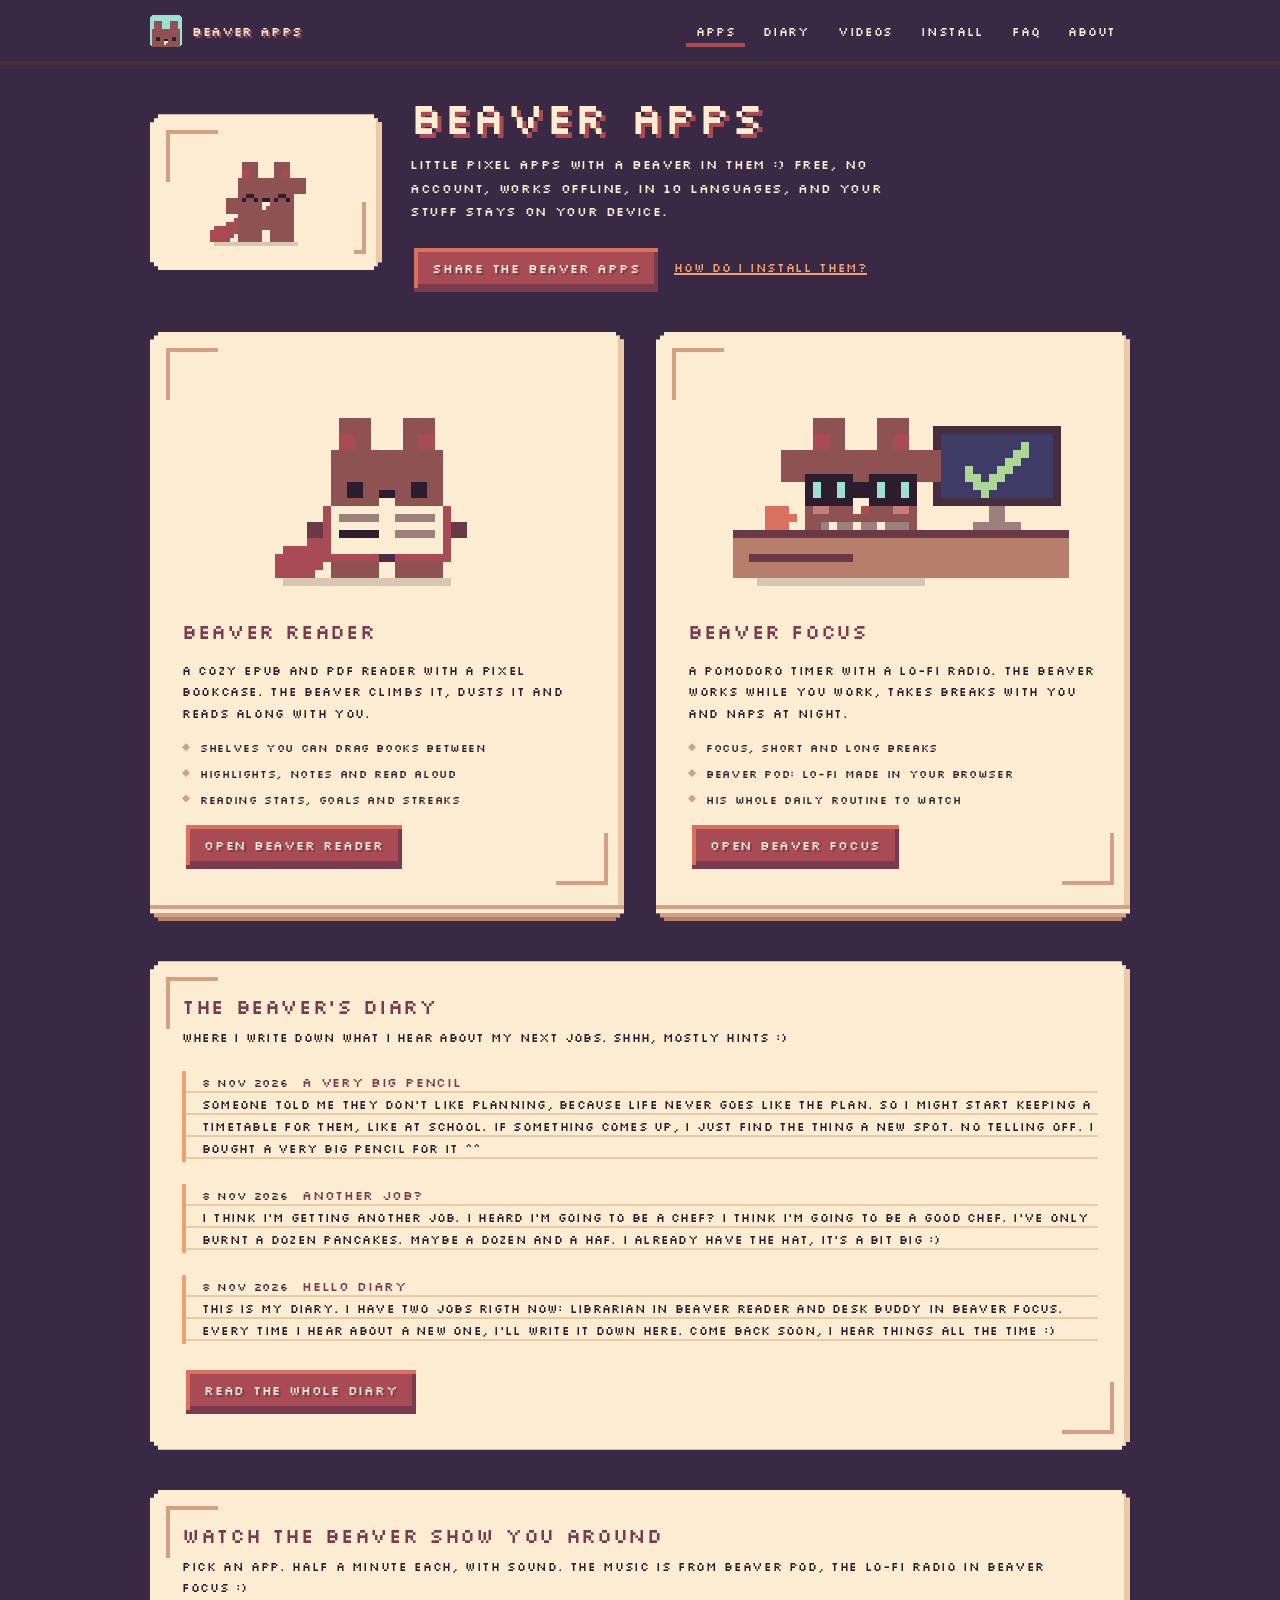
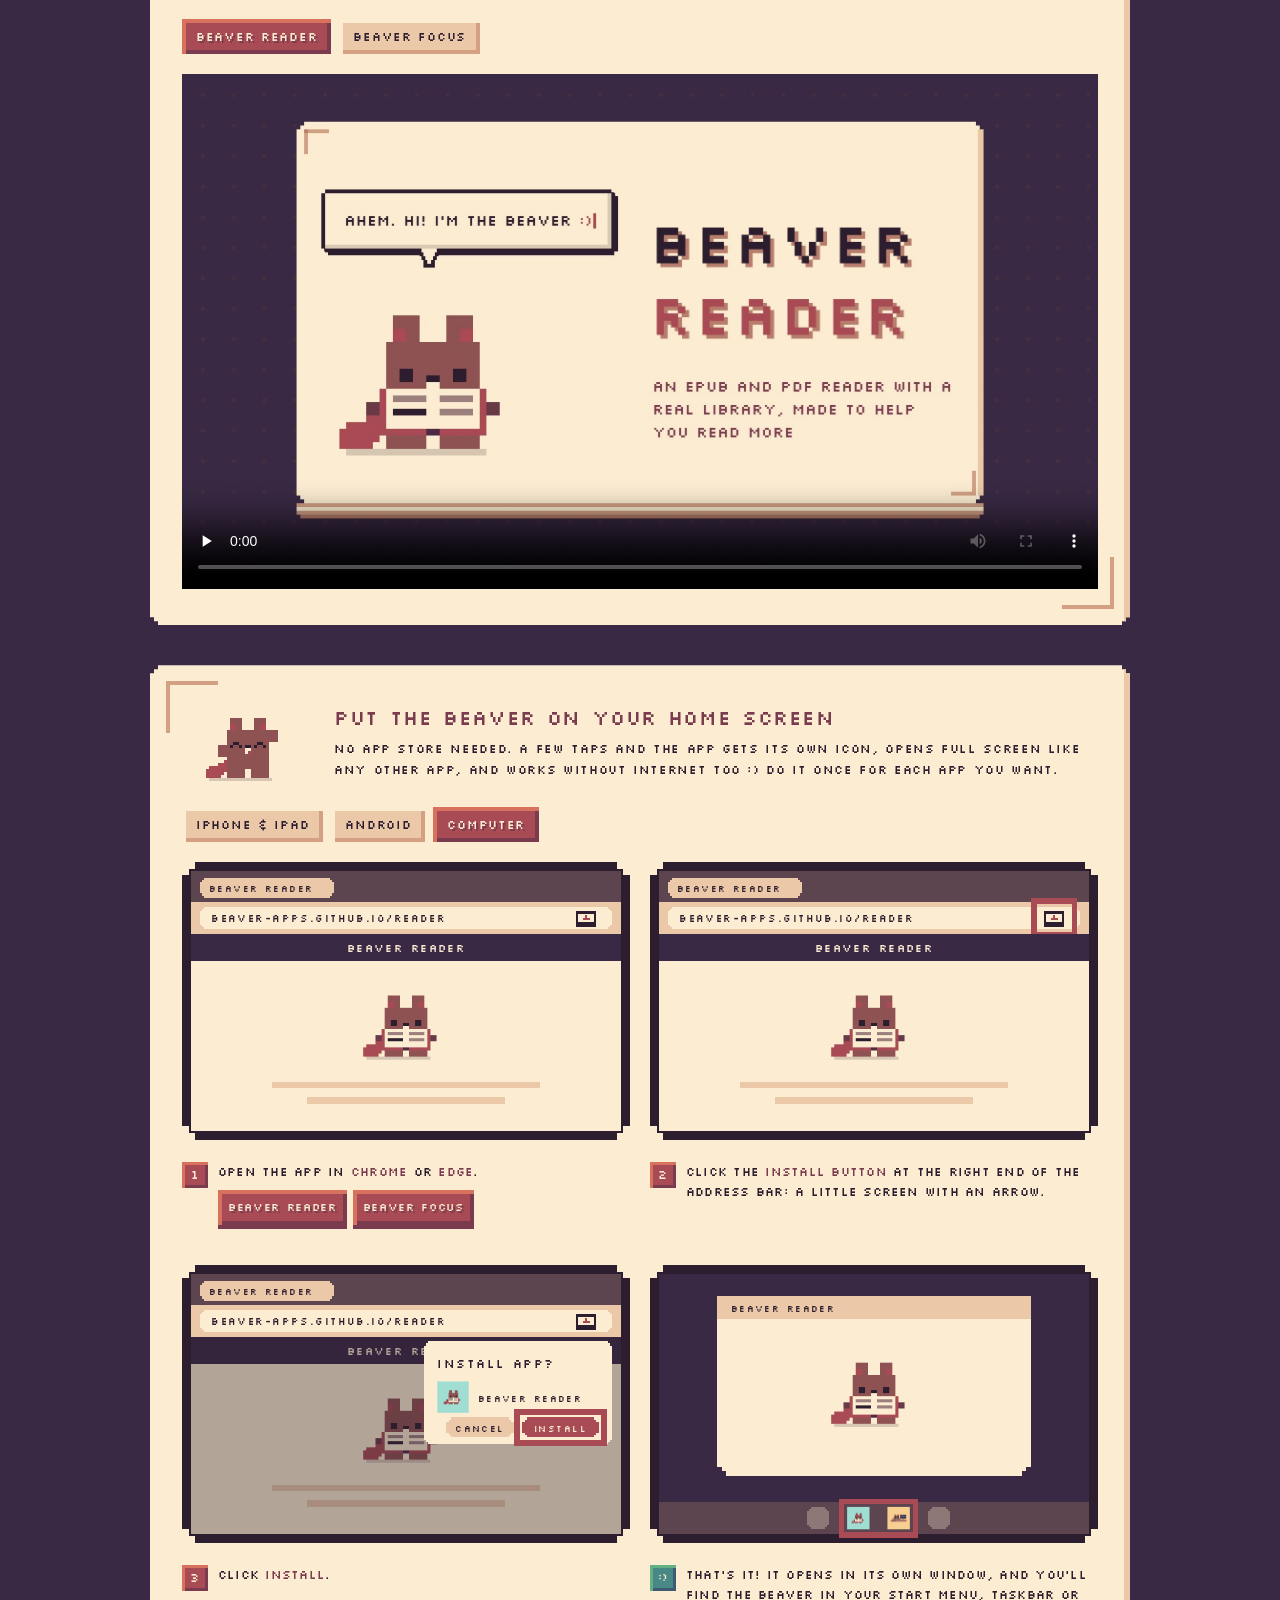
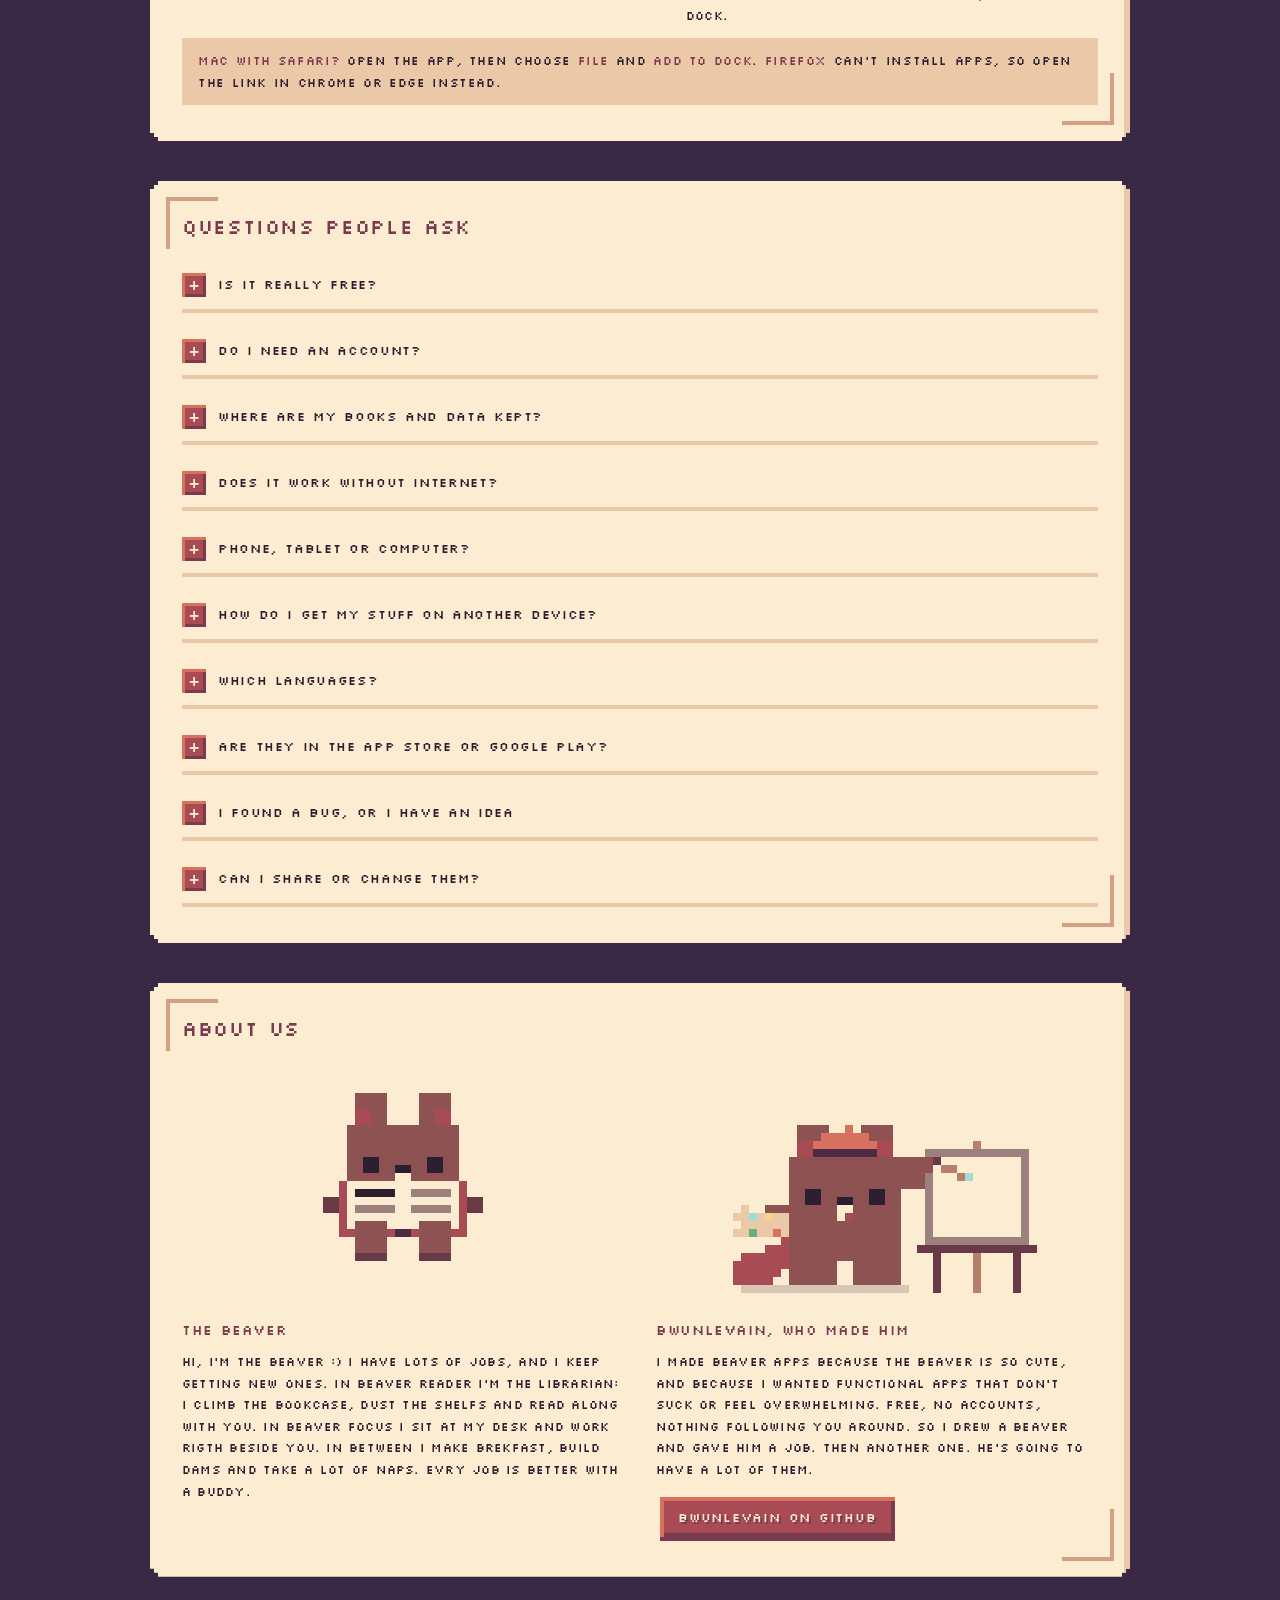
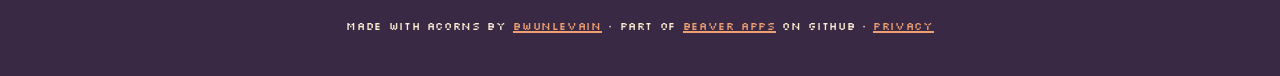
==== index.html @ 4070af56 "The beaver's diary: a Diary section on the front page and diary.html, with his first three entries T" ====
<!doctype html>
<html lang="en">
<head>
  <meta charset="utf-8">
  <meta name="viewport" content="width=device-width, initial-scale=1, viewport-fit=cover">
  <title>Beaver Apps</title>
  <meta name="description" content="Little pixel apps with a beaver in them: Beaver Reader (EPUB and PDF) and Beaver Focus (pomodoro timer and lo-fi radio). Free, no account, works offline.">
  <meta name="theme-color" content="#392945">
  <!-- the preview card when the link is shared -->
  <meta property="og:type" content="website">
  <meta property="og:url" content="https://beaver-apps.github.io/">
  <meta property="og:title" content="Beaver Apps">
  <meta property="og:description" content="Little pixel apps with a beaver in them. A cozy book reader and a focus timer. Free, no account, works offline.">
  <meta property="og:image" content="https://beaver-apps.github.io/assets/og.png">
  <meta property="og:image:width" content="1200">
  <meta property="og:image:height" content="630">
  <meta name="twitter:card" content="summary_large_image">
  <link rel="icon" href="assets/favicon.svg" type="image/svg+xml">
  <!-- installable as its own little launcher; its scope is only this page, so Beaver Reader (/reader/) and
       Beaver Focus (/focus/) stay apps of their own (a site-wide scope would swallow them: "already installed") -->
  <link rel="manifest" href="manifest.webmanifest">
  <link rel="apple-touch-icon" href="assets/apple-touch-icon.png">
  <link rel="preload" href="assets/silkscreen-latin.woff2" as="font" type="font/woff2" crossorigin>
  <link rel="stylesheet" href="assets/site.css">
</head>
<body>
  <nav class="topnav" aria-label="Sections">
    <div class="topnav-in">
      <a class="brand" href="#top"><img src="assets/favicon.svg" width="32" height="32" alt=""><span>Beaver Apps</span></a>
      <div class="navlinks">
        <a href="#apps">Apps</a><a href="#diary">Diary</a><a href="#watch">Videos</a><a href="#install">Install</a><a href="#faq">FAQ</a><a href="#about">About</a>
      </div>
    </div>
  </nav>
  <main>
    <header class="hero" id="top">
      <div class="hero-pic paper"><img src="assets/beaver-wave.gif" width="176" height="120" alt="The pixel beaver waving hello"></div>
      <div>
        <h1>Beaver Apps</h1>
        <p class="tag">Little pixel apps with a beaver in them :) Free, no account, works offline, in 10 languages, and your stuff stays on your device.</p>
        <div class="share-row">
          <button class="btn" id="share" type="button">Share the beaver apps</button>
          <a class="howto" href="#install">How do I install them?</a>
          <span class="note" id="share-note" role="status" aria-live="polite"></span>
        </div>
      </div>
    </header>

    <section class="apps" id="apps" aria-label="The apps">
      <article class="card paper">
        <div class="pic"><img src="assets/beaver-read.gif" width="352" height="240" alt="The beaver reading an open book"></div>
        <h2>Beaver Reader</h2>
        <p>A cozy EPUB and PDF reader with a pixel bookcase. The beaver climbs it, dusts it and reads along with you.</p>
        <ul>
          <li>Shelves you can drag books between</li>
          <li>Highlights, notes and read aloud</li>
          <li>Reading stats, goals and streaks</li>
        </ul>
        <a class="btn" href="https://beaver-apps.github.io/reader/">Open Beaver Reader</a>
      </article>
      <article class="card paper">
        <div class="pic"><img src="assets/beaver-code.gif" width="352" height="240" alt="The beaver typing away at a little computer"></div>
        <h2>Beaver Focus</h2>
        <p>A pomodoro timer with a lo-fi radio. The beaver works while you work, takes breaks with you and naps at night.</p>
        <ul>
          <li>Focus, short and long breaks</li>
          <li>Beaver Pod: lo-fi made in your browser</li>
          <li>His whole daily routine to watch</li>
        </ul>
        <a class="btn" href="https://beaver-apps.github.io/focus/">Open Beaver Focus</a>
      </article>
    </section>

    <section class="diary paper" id="diary" aria-labelledby="diary-title">
      <div class="diary-head">
        <h2 id="diary-title">The beaver's diary</h2>
        <p class="diary-sub">Where I write down what I hear about my next jobs. Shhh, mostly hints :)</p>
      </div>
      <!-- the newest entries, copied in from diary.html (the one place they're written) -->
      <div class="entries" id="diary-latest"></div>
      <a class="btn" href="diary.html">Read the whole diary</a>
    </section>

    <section class="watch paper" id="watch" aria-labelledby="watch-title">
      <div class="watch-head">
        <h2 id="watch-title">Watch the beaver show you around</h2>
        <p>Pick an app. Half a minute each, with sound. The music is from Beaver Pod, the lo-fi radio in Beaver Focus :)</p>
      </div>
      <div class="tabs" role="tablist" aria-label="Which app">
        <button class="tab" role="tab" id="tab-film-reader" aria-controls="film-reader" aria-selected="true" type="button">Beaver Reader</button>
        <button class="tab" role="tab" id="tab-film-focus" aria-controls="film-focus" aria-selected="false" type="button" tabindex="-1">Beaver Focus</button>
      </div>
      <div>
        <figure class="film" id="film-reader" role="tabpanel" aria-labelledby="tab-film-reader">
          <video controls preload="none" playsinline width="1920" height="1080" poster="assets/promo/beaver-reader-16x9.jpg"
            data-tall-poster="assets/promo/beaver-reader-9x16.jpg" aria-label="Beaver Reader promo video">
            <source src="assets/promo/beaver-reader-9x16.mp4" type="video/mp4" media="(max-width:620px)">
            <source src="assets/promo/beaver-reader-16x9.mp4" type="video/mp4">
          </video>
        </figure>
        <figure class="film" id="film-focus" role="tabpanel" aria-labelledby="tab-film-focus" hidden>
          <video controls preload="none" playsinline width="1920" height="1080" poster="assets/promo/beaver-focus-16x9.jpg"
            data-tall-poster="assets/promo/beaver-focus-9x16.jpg" aria-label="Beaver Focus promo video">
            <source src="assets/promo/beaver-focus-9x16.mp4" type="video/mp4" media="(max-width:620px)">
            <source src="assets/promo/beaver-focus-16x9.mp4" type="video/mp4">
          </video>
        </figure>
      </div>
    </section>

    <section class="install paper" id="install" aria-labelledby="install-title">
      <div class="install-head">
        <img src="assets/beaver-wave.gif" width="176" height="120" alt="">
        <div>
          <h2 id="install-title">Put the beaver on your home screen</h2>
          <p>No app store needed. A few taps and the app gets its own icon, opens full screen like any other app, and works without internet too :) Do it once for each app you want.</p>
        </div>
      </div>
      <div class="tabs" role="tablist" aria-label="Your device">
        <button class="tab" role="tab" id="tab-ios" aria-controls="how-ios" aria-selected="true" type="button">iPhone &amp; iPad</button>
        <button class="tab" role="tab" id="tab-android" aria-controls="how-android" aria-selected="false" type="button" tabindex="-1">Android</button>
        <button class="tab" role="tab" id="tab-computer" aria-controls="how-computer" aria-selected="false" type="button" tabindex="-1">Computer</button>
      </div>

      <div class="how" id="how-ios" role="tabpanel" aria-labelledby="tab-ios">
        <ol class="steps">
          <li><div class="shot" data-shot="ios-open"></div><p class="say"><span>Open the app in <b>Safari</b>.<span class="open"><a class="btn" href="https://beaver-apps.github.io/reader/">Beaver Reader</a><a class="btn" href="https://beaver-apps.github.io/focus/">Beaver Focus</a></span></span></p></li>
          <li><div class="shot" data-shot="ios-more"></div><p class="say"><span>Tap <b>&middot;&middot;&middot;</b> at the bottom right.<small>Don't see it? Tap the <b>Share</b> button (a square with an arrow) and skip to step 4. On an iPad it's at the top.</small></span></p></li>
          <li><div class="shot" data-shot="ios-share"></div><p class="say"><span>Tap <b>Share</b>.</span></p></li>
          <li><div class="shot" data-shot="ios-add"></div><p class="say"><span>Scroll down a bit and tap <b>Add to Home Screen</b>.</span></p></li>
          <li><div class="shot" data-shot="ios-confirm"></div><p class="say"><span>Leave <b>Open as Web App</b> on, then tap <b>Add</b>.</span></p></li>
          <li class="done"><div class="shot" data-shot="phone-home"></div><p class="say"><span>That's it! The beaver is on your home screen. Tap him to open the app.</span></p></li>
        </ol>
      </div>

      <div class="how" id="how-android" role="tabpanel" aria-labelledby="tab-android" hidden>
        <ol class="steps">
          <li><div class="shot" data-shot="android-open"></div><p class="say"><span>Open the app in <b>Chrome</b>.<span class="open"><a class="btn" href="https://beaver-apps.github.io/reader/">Beaver Reader</a><a class="btn" href="https://beaver-apps.github.io/focus/">Beaver Focus</a></span></span></p></li>
          <li><div class="shot" data-shot="android-menu"></div><p class="say"><span>Tap <b>&#8942;</b> at the top right.</span></p></li>
          <li><div class="shot" data-shot="android-add"></div><p class="say"><span>Tap <b>Add to home screen</b>.<small>On some phones it says <b>Install app</b>.</small></span></p></li>
          <li><div class="shot" data-shot="android-install"></div><p class="say"><span>Tap <b>Install</b>.</span></p></li>
          <li class="done"><div class="shot" data-shot="android-home"></div><p class="say"><span>That's it! The beaver is on your home screen. Tap him to open the app.</span></p></li>
        </ol>
        <p class="tip"><b>Samsung Internet?</b> Tap the &#9776; menu at the bottom, then <b>Add page to</b>, then <b>Home screen</b>.</p>
      </div>

      <div class="how" id="how-computer" role="tabpanel" aria-labelledby="tab-computer" hidden>
        <ol class="steps">
          <li><div class="shot" data-shot="pc-open"></div><p class="say"><span>Open the app in <b>Chrome</b> or <b>Edge</b>.<span class="open"><a class="btn" href="https://beaver-apps.github.io/reader/">Beaver Reader</a><a class="btn" href="https://beaver-apps.github.io/focus/">Beaver Focus</a></span></span></p></li>
          <li><div class="shot" data-shot="pc-icon"></div><p class="say"><span>Click the <b>install button</b> at the right end of the address bar: a little screen with an arrow.</span></p></li>
          <li><div class="shot" data-shot="pc-install"></div><p class="say"><span>Click <b>Install</b>.</span></p></li>
          <li class="done"><div class="shot" data-shot="pc-done"></div><p class="say"><span>That's it! It opens in its own window, and you'll find the beaver in your Start menu, taskbar or Dock.</span></p></li>
        </ol>
        <p class="tip"><b>Mac with Safari?</b> Open the app, then choose <b>File</b> and <b>Add to Dock</b>. <b>Firefox</b> can't install apps, so open the link in Chrome or Edge instead.</p>
      </div>
    </section>


    <section class="faq paper" id="faq" aria-labelledby="faq-title">
      <h2 id="faq-title">Questions people ask</h2>
      <details>
        <summary>Is it really free?</summary>
        <p>Yes. Every Beaver App is free: no ads, no subscription and nothing to unlock.</p>
      </details>
      <details>
        <summary>Do I need an account?</summary>
        <p>No. Open the app and start. You only sign in if you want to sync between your devices, and that's up to you.</p>
      </details>
      <details>
        <summary>Where are my books and data kept?</summary>
        <p>On your own device, inside your browser. If you turn on sync, a copy goes to your own Google Drive or GitHub, where only you can see it. There's no Beaver Apps server in between, so we never get a copy. Looking up a word in Beaver Reader sends just that word to Wiktionary for its definition. The <a href="privacy.html">privacy page</a> has all the details.</p>
      </details>
      <details>
        <summary>Does it work without internet?</summary>
        <p>Yes. Add it to your home screen or desktop (see <a href="#install">Install</a>) and it works offline. Only sync and looking up a word need a connection.</p>
      </details>
      <details>
        <summary>Phone, tablet or computer?</summary>
        <p>All of them. Each app has a layout for phones and one for computers, and it runs in any modern browser.</p>
      </details>
      <details>
        <summary>How do I get my stuff on another device?</summary>
        <p>Turn on sync in Settings. Beaver Reader keeps your books, your place, highlights, notes and reading stats in your own Google Drive (or a private GitHub repo), and they follow you to every device. Beaver Focus keeps your stats and settings in a private gist on your own GitHub. Either way, it's your account and only you can see it.</p>
      </details>
      <details>
        <summary>Which languages?</summary>
        <p>Both speak English, Svenska, Dansk, Norsk, Suomi, Deutsch, Español, Français, 中文 and 日本語. They start in your device's language, and you can switch in Settings.</p>
      </details>
      <details>
        <summary>Are they in the App Store or Google Play?</summary>
        <p>No, and they don't need to be. You add them straight from your browser in a few taps, and they get their own icon like any other app. The <a href="#install">install guide</a> shows how.</p>
      </details>
      <details>
        <summary>I found a bug, or I have an idea</summary>
        <p>Tell the beaver :) Open an issue on the app's GitHub page: <a href="https://github.com/beaver-apps/reader/issues">Beaver Reader</a> or <a href="https://github.com/beaver-apps/focus/issues">Beaver Focus</a>. You'll need a free GitHub account.</p>
      </details>
      <details>
        <summary>Can I share or change them?</summary>
        <p>Share them all you like: send the links, post screenshots and videos of you using them. But the apps, the beaver and the art belong to BwunLevain, so please don't copy, re-upload, change or sell them. Got an idea for a change? Tell the beaver (see above) :)</p>
      </details>
    </section>

    <section class="about paper" id="about" aria-labelledby="about-title">
      <h2 id="about-title">About us</h2>
      <div class="about-grid">
        <div class="who">
          <img src="assets/beaver-sitread.gif" width="352" height="240" alt="The beaver sitting on a shelf edge, reading a book">
          <h3>The beaver</h3>
          <p>Hi, I'm the beaver :) I have lots of jobs, and I keep getting new ones. In Beaver Reader I'm the librarian: I climb the bookcase, dust the shelfs and read along with you. In Beaver Focus I sit at my desk and work rigth beside you. In between I make brekfast, build dams and take a lot of naps. Evry job is better with a buddy.</p>
        </div>
        <div class="who">
          <img src="assets/beaver-paint.gif" width="352" height="240" alt="The beaver painting a little landscape at an easel">
          <h3>BwunLevain, who made him</h3>
          <p>I made Beaver Apps because the beaver is so cute, and because I wanted functional apps that don't suck or feel overwhelming. Free, no accounts, nothing following you around. So I drew a beaver and gave him a job. Then another one. He's going to have a lot of them.</p>
          <a class="btn" href="https://github.com/BwunLevain">BwunLevain on GitHub</a>
        </div>
      </div>
    </section>

    <footer>Made with acorns by <a href="https://github.com/BwunLevain">BwunLevain</a> · part of <a href="https://github.com/beaver-apps">Beaver Apps</a> on GitHub · <a href="privacy.html">Privacy</a></footer>
  </main>
  <a class="btn totop" href="#top" aria-label="Back to the top"><svg width="14" height="14" viewBox="0 0 7 7" aria-hidden="true" shape-rendering="crispEdges" fill="currentColor"><path d="M3 0h1v1h1v1h1v1h1v1H5v3H2V4H0V3h1V2h1V1h1z"/></svg><span>Top</span></a>
  <script>
    // share the suite: the phone's share sheet where there is one, otherwise copy the link
    document.getElementById('share').addEventListener('click', async () => {
      const note = document.getElementById('share-note'), data = { title: 'Beaver Apps', text: 'Little pixel apps with a beaver in them :)', url: 'https://beaver-apps.github.io/' };
      try {
        if (navigator.share) { await navigator.share(data); return; }
        await navigator.clipboard.writeText(data.url); note.textContent = 'Link copied :)';
      } catch (e) { if (e && e.name !== 'AbortError') note.textContent = data.url; }
    });

    // ---------- the diary: the newest three entries from diary.html (an entry's h2 is an h3 here, under the section's h2) ----------
    fetch('diary.html').then(r => r.ok ? r.text() : '').then(html => {
      const box = document.getElementById('diary-latest');
      const doc = new DOMParser().parseFromString(html, 'text/html');
      [...doc.querySelectorAll('article.entry')].slice(0, 3).forEach(a => {
        const e = document.importNode(a, true), h = e.querySelector('h2');
        if (h) { const h3 = document.createElement('h3'); h3.textContent = h.textContent; h.replaceWith(h3); }
        e.removeAttribute('id'); box.append(e);
      });
    }).catch(() => {});

    // ---------- the section bar: the button for the section on screen is red ----------
    const navLinks = [...document.querySelectorAll('.navlinks a')];
    const mark = id => navLinks.forEach(a => {
      const on = a.getAttribute('href') === '#' + id;
      if (on) a.setAttribute('aria-current', 'true'); else a.removeAttribute('aria-current');
      const bar = a.parentElement;                                          // phones: keep it in view in the bar (only the bar scrolls)
      if (on && (a.offsetLeft < bar.scrollLeft || a.offsetLeft + a.offsetWidth > bar.scrollLeft + bar.clientWidth)) bar.scrollLeft = a.offsetLeft - 8;
    });
    const seen = new IntersectionObserver(es => es.forEach(e => { if (e.isIntersecting) mark(e.target.id); }), { rootMargin: '-35% 0px -60% 0px' });
    ['top', 'apps', 'diary', 'watch', 'install', 'faq', 'about'].forEach(id => seen.observe(document.getElementById(id)));

    // ---------- back to the top: shows once the beaver at the top is off screen ----------
    const toTop = document.querySelector('.totop');
    new IntersectionObserver(([e]) => toTop.classList.toggle('on', !e.isIntersecting)).observe(document.getElementById('top'));
    toTop.addEventListener('click', e => { e.preventDefault(); scrollTo(0, 0); toTop.blur(); });   // all the way up (smooth unless reduced motion); it hides there, so drop the focus

    // ---------- tabs (the videos and the install guide): one panel at a time, arrow keys move between them ----------
    function tablist(list, onPick) {
      const tabs = [...list.querySelectorAll('.tab')];
      const pick = (tab, focus) => {
        tabs.forEach(t => { const on = t === tab; t.setAttribute('aria-selected', on); t.tabIndex = on ? 0 : -1; document.getElementById(t.getAttribute('aria-controls')).hidden = !on; });
        if (focus) tab.focus();
        if (onPick) onPick(tab);
      };
      tabs.forEach((t, i) => {
        t.addEventListener('click', () => pick(t));
        t.addEventListener('keydown', e => { const d = { ArrowRight: 1, ArrowLeft: -1 }[e.key]; if (d) { e.preventDefault(); pick(tabs[(i + d + tabs.length) % tabs.length], true); } });
      });
      return pick;
    }

    // the videos: narrow screens play the 9:16 cut (picked by <source media>), so show its poster too;
    // switching to the other app pauses the one you were watching
    const films = [...document.querySelectorAll('.film video')];
    if (matchMedia('(max-width:620px)').matches) films.forEach(v => { v.poster = v.dataset.tallPoster; });
    tablist(document.querySelector('#watch .tabs'), () => films.forEach(v => { if (v.closest('[hidden]')) v.pause(); }));

    // the install guide, opened on the reader's own kind of device
    const pickDevice = tablist(document.querySelector('#install .tabs'));
    const ua = navigator.userAgent, ipad = /Macintosh/.test(ua) && navigator.maxTouchPoints > 1;
    pickDevice(document.getElementById(/iPhone|iPad|iPod/.test(ua) || ipad ? 'tab-ios' : /Android/.test(ua) ? 'tab-android' : 'tab-computer'));

    // ---------- the drawn screens: pixel pictures in the page's own colours; the thing to press blinks ----------
    const C = { ink:'#2d1e2f', dim:'#5d4550', paper:'#fcecd1', lo:'#ebc8a7', tan:'#d3a084', tlo:'#b87e6c', red:'#a94b54', peach:'#f09f71', plum:'#392945', teal:'#488885', green:'#64b082', grey:'#c3a79c' };
    const rect = (x, y, w, h, c) => `<rect x="${x}" y="${y}" width="${w}" height="${h}" fill="${c}"/>`;
    const text = (x, y, s, size = 5, c = C.ink, anchor = 'start') => `<text x="${x}" y="${y}" font-size="${size}" fill="${c}" text-anchor="${anchor}" font-family="Silkscreen, monospace">${s}</text>`;
    const hit = (x, y, w, h) => `<rect class="hit" x="${x - 2.5}" y="${y - 2.5}" width="${w + 5}" height="${h + 5}" fill="none" stroke="${C.red}" stroke-width="2.5"/>`;
    // a box with stepped pixel corners
    const box = (x, y, w, h, c, s = 2) => `<path fill="${c}" d="M${x + 2 * s} ${y}h${w - 4 * s}v${s}h${s}v${s}h${s}v${h - 4 * s}h${-s}v${s}h${-s}v${s}h${-(w - 4 * s)}v${-s}h${-s}v${-s}h${-s}v${-(h - 4 * s)}h${s}v${-s}h${s}z"/>`;
    const dots3 = (x, y, c, down) => [0, 1, 2].map(i => rect(down ? x : x + i * 3, down ? y + i * 3 : y, 2, 2, c)).join('');
    const icon = (app, x, y, w) => `<image href="assets/icon-${app}.png" x="${x}" y="${y}" width="${w}" height="${w}"/>`;
    const svg = (w, h, body, label) => `<svg viewBox="0 0 ${w} ${h}" shape-rendering="crispEdges" role="img" aria-label="${label}">${body}</svg>`;

    // a phone; inside it, the app's page (or anything else)
    const phone = (inside, label) => svg(100, 180, box(0, 0, 100, 180, C.ink, 3) + rect(6, 12, 88, 156, C.paper) + rect(40, 5, 20, 3, C.dim) + inside, label);
    const page = top => rect(6, top, 88, 14, C.plum) + text(50, top + 9, 'BEAVER READER', 5, C.paper, 'middle')
      + `<image href="assets/beaver-read.gif" x="14" y="${top + 22}" width="72" height="49"/>` + rect(16, top + 78, 68, 3, C.lo) + rect(16, top + 85, 52, 3, C.lo) + rect(16, top + 92, 60, 3, C.lo);
    const urlText = (x, y) => text(x, y, 'beaver-apps.github.io', 3.3, C.ink);

    // Safari on iPhone: the page, and the address bar at the bottom with ··· beside it
    const iosBar = more => rect(6, 146, 88, 22, C.lo) + box(10, 150, 62, 12, C.paper, 1) + urlText(14, 157.5)
      + box(76, 150, 13, 12, C.paper, 1) + dots3(78.5, 155, C.ink) + (more ? hit(76, 150, 13, 12) : '');
    const iosPage = more => page(12) + iosBar(more);
    const sheet = (y, rows, pick) => box(8, y, 84, 168 - y, C.paper, 1) + rect(8, y, 84, 1, C.tan)
      + rows.map((r, i) => rect(14, y + 8 + i * 13, 8, 8, i === pick ? C.red : C.grey) + text(26, y + 14.5 + i * 13, r, 3.8) + (i === pick ? hit(12, y + 6 + i * 13, 76, 12) : '')).join('');
    const dim = rect(6, 12, 88, 156, 'rgba(45,30,47,.35)');
    const homeScreen = (bg, bar) => rect(6, 12, 88, 156, bg) + [[16, 30], [42, 30], [68, 30], [16, 62], [42, 62]].map(([x, y], i) =>
      i === 3 ? icon('reader', x, y, 16) + text(x + 8, y + 23, 'READER', 3.6, C.paper, 'middle')
      : i === 4 ? icon('focus', x, y, 16) + text(x + 8, y + 23, 'FOCUS', 3.6, C.paper, 'middle')
      : box(x, y, 16, 16, 'rgba(252,236,209,.25)', 1)).join('') + hit(16, 62, 42, 16) + bar;

    // a computer: a browser window with the address bar and, at its right end, the install button
    const win = (inside, label, glow) => svg(200, 124, box(0, 0, 200, 124, C.ink, 3) + rect(4, 4, 192, 14, C.dim) + box(8, 7, 60, 9, C.lo, 1) + text(12, 13.5, 'BEAVER READER', 4, C.ink)
      + rect(4, 18, 192, 14, C.lo) + box(8, 20, 184, 10, C.paper, 1) + text(13, 27, 'beaver-apps.github.io/reader', 4.5, C.ink)
      + rect(176, 22, 9, 6, C.ink) + rect(177, 23, 7, 4, C.paper) + rect(180, 23.5, 1, 2.5, C.red) + rect(178.8, 25, 3.4, 1, C.red) + rect(176, 28, 9, 1, C.ink) + (glow ? hit(174, 20, 13, 10) : '')
      + rect(4, 32, 192, 88, C.paper) + inside, label);
    const pcPage = rect(4, 32, 192, 12, C.plum) + text(100, 40, 'BEAVER READER', 5, C.paper, 'middle') + `<image href="assets/beaver-read.gif" x="70" y="50" width="60" height="41"/>`
      + rect(40, 98, 120, 3, C.lo) + rect(56, 105, 88, 3, C.lo);

    const SHOTS = {
      'ios-open': () => phone(iosPage(false), 'Beaver Reader open in Safari on an iPhone'),
      'ios-more': () => phone(iosPage(true), 'The three-dot button at the bottom right of Safari, highlighted'),
      'ios-share': () => phone(page(12) + dim + iosBar(false) + box(36, 92, 54, 52, C.paper, 1)
        + ['New Tab', 'Share', 'Bookmarks'].map((r, i) => text(42, 104 + i * 14, r, 4.5) + (i < 2 ? rect(40, 109 + i * 14, 46, 1, C.lo) : '')).join('') + hit(38, 112, 50, 12), 'The menu with Share highlighted'),
      'ios-add': () => phone(page(12) + dim + sheet(70, ['Copy', 'Add to Favourites', 'Add to Home Screen', 'Find on Page'], 2), 'The share list with Add to Home Screen highlighted'),
      'ios-confirm': () => phone(rect(6, 12, 88, 156, C.lo) + text(12, 26, 'Cancel', 4.5, C.ink) + text(88, 26, 'Add', 5, C.red, 'end') + hit(77, 20, 13, 9)
        + box(10, 36, 80, 30, C.paper, 1) + icon('reader', 14, 41, 20) + text(40, 53, 'Beaver Reader', 4.5) + rect(40, 56, 44, 1, C.lo)
        + box(10, 72, 80, 16, C.paper, 1) + text(14, 82, 'Open as Web App', 4.2) + box(73, 76, 13, 7, C.green, 1) + rect(80, 77, 5, 5, C.paper), 'The Add to Home Screen screen, with Open as Web App on and Add highlighted'),
      'phone-home': () => phone(homeScreen(C.plum, rect(6, 150, 88, 18, 'rgba(252,236,209,.15)')), 'A home screen with the Beaver Reader and Beaver Focus icons'),
      'android-open': () => phone(rect(6, 12, 88, 16, C.lo) + box(9, 15, 70, 10, C.paper, 1) + urlText(13, 21.5) + dots3(85, 15.5, C.ink, true) + page(28), 'Beaver Reader open in Chrome on an Android phone'),
      'android-menu': () => phone(rect(6, 12, 88, 16, C.lo) + box(9, 15, 70, 10, C.paper, 1) + urlText(13, 21.5) + dots3(85, 15.5, C.ink, true) + hit(82, 14, 8, 11) + page(28), 'The three-dot menu at the top right of Chrome, highlighted'),
      'android-add': () => phone(rect(6, 12, 88, 16, C.lo) + box(9, 15, 70, 10, C.paper, 1) + urlText(13, 21.5) + page(28) + dim + box(34, 16, 58, 66, C.paper, 1)
        + ['New tab', 'History', 'Bookmarks', 'Add to home', 'Settings'].map((r, i) => text(39, 27 + i * 12, r, 4.4)).join('') + hit(36, 54, 54, 11), 'The Chrome menu with Add to home screen highlighted'),
      'android-install': () => phone(page(12) + dim + box(12, 64, 76, 52, C.paper, 1) + text(18, 76, 'Install app', 5.2) + icon('reader', 18, 82, 16) + text(38, 92, 'Beaver Reader', 4.2)
        + text(52, 110, 'Cancel', 4, C.ink, 'end') + text(83, 110, 'Install', 4, C.red, 'end') + hit(58, 104, 27, 8), 'The Install app box with Install highlighted'),
      'android-home': () => phone(homeScreen(C.teal, rect(6, 150, 88, 18, 'rgba(45,30,47,.25)')), 'A home screen with the Beaver Reader and Beaver Focus icons'),
      'pc-open': () => win(pcPage, 'Beaver Reader open in Chrome on a computer', false),
      'pc-icon': () => win(pcPage, 'The install button at the right end of the address bar, highlighted', true),
      'pc-install': () => win(pcPage + rect(4, 32, 192, 88, 'rgba(45,30,47,.35)') + box(108, 34, 84, 46, C.paper, 1) + text(114, 46, 'Install app?', 5.2) + icon('reader', 114, 52, 14)
        + text(132, 61, 'Beaver Reader', 4.2) + box(118, 68, 30, 9, C.lo, 1) + text(133, 74.5, 'Cancel', 4, C.ink, 'middle') + box(152, 68, 34, 9, C.red, 1) + text(169, 74.5, 'Install', 4.2, C.paper, 'middle') + hit(152, 68, 34, 9),
        'The Install app box with Install highlighted'),
      'pc-done': () => svg(200, 124, box(0, 0, 200, 124, C.ink, 3) + rect(4, 4, 192, 102, C.plum) + box(30, 14, 140, 80, C.paper, 2) + rect(30, 14, 140, 10, C.lo) + text(36, 21, 'BEAVER READER', 4, C.ink)
        + `<image href="assets/beaver-read.gif" x="70" y="34" width="60" height="41"/>` + rect(4, 106, 192, 14, C.dim) + [70, 88, 106, 124].map((x, i) =>
          i === 1 ? icon('reader', x, 108, 10) : i === 2 ? icon('focus', x, 108, 10) : box(x, 108, 10, 10, 'rgba(252,236,209,.3)', 1)).join('') + hit(88, 108, 28, 10),
        'The app in its own window, with the beaver icons in the taskbar'),
    };
    document.querySelectorAll('[data-shot]').forEach(el => {
      const make = SHOTS[el.dataset.shot]; if (!make) return;
      el.innerHTML = make();
      if (el.dataset.shot.startsWith('pc-')) { el.classList.add('wide'); el.closest('li').classList.add('wide'); }
    });
  </script>
</body>
</html>
---- assets/site.css ----
/* Beaver Apps site: the look shared by the front page and the diary (Beaver Pixel, see beaver-reader/DESIGN.md) */
@font-face { font-family:Silkscreen; src:url(silkscreen-latin.woff2) format('woff2'); font-display:swap; unicode-range:U+0000-00FF, U+2013-2026; }
@font-face { font-family:Silkscreen; src:url(silkscreen-latin-ext.woff2) format('woff2'); font-display:swap; unicode-range:U+0100-024F, U+1E00-1EFF; }
/* parchment on a deep plum desk: no outlines, stepped pixel corners, tan corner brackets, a stack of page edges */
:root { --desk:#392945; --paper:#fcecd1; --paper-lo:#ebc8a7; --tan:#d3a084; --tan-lo:#b87e6c; --ink:#2d1e2f; --accent:#7a3b4f;
  --cream:#fcecd1; --peach:#f09f71; --red:#a94b54; --red-hi:#d8725e; --red-lo:#7a3b4f; }
* { box-sizing:border-box; }
html { -webkit-text-size-adjust:100%; }
body { margin:0; min-height:100vh; background:var(--desk); color:var(--cream); font-family:Silkscreen, monospace; text-transform:uppercase;
  letter-spacing:.04em; padding:0 16px max(40px, env(safe-area-inset-bottom)); }
main { width:min(980px, 100%); margin:32px auto 0; display:flex; flex-direction:column; gap:40px; }
@media (prefers-reduced-motion:no-preference) { html { scroll-behavior:smooth; } }
main > header, main > section { scroll-margin-top:84px; }      /* clear of the sticky bar */

/* ---------- the section bar: quiet cream words stuck to the top; the section you're reading is underlined in red ---------- */
.topnav { position:sticky; top:0; z-index:10; margin:0 -16px; padding:calc(10px + env(safe-area-inset-top)) 16px 10px;
  background:var(--desk); box-shadow:0 4px 0 0 #452e3f; }
.topnav-in { width:min(980px, 100%); margin:0 auto; display:flex; align-items:center; gap:16px; }
.brand { display:flex; align-items:center; gap:10px; flex:none; font-size:13px; color:var(--cream); text-decoration:none; text-shadow:2px 2px 0 var(--red); }
.brand img { width:32px; height:32px; }
.brand:focus-visible { outline:4px solid var(--peach); outline-offset:4px; }
.navlinks { display:flex; gap:8px; margin-left:auto; overflow-x:auto; scrollbar-width:none; padding:4px; }
.navlinks::-webkit-scrollbar { display:none; }
.navlinks a { flex:none; font-size:12px; letter-spacing:.06em; color:var(--cream); text-decoration:none; padding:10px 10px 8px; }
.navlinks a[aria-current="true"] { box-shadow:inset 0 -4px 0 0 var(--red); }
.navlinks a:focus-visible { outline:4px solid var(--peach); outline-offset:2px; }
@media (hover:hover) { .navlinks a:not([aria-current]):hover { color:var(--peach); box-shadow:inset 0 -4px 0 0 #5d4550; } }
img { image-rendering:pixelated; display:block; }
a { color:inherit; }

/* a sheet of paper: pixel-stepped corners (two 4px steps), brackets in two corners */
.paper { --cut:polygon(8px 0, calc(100% - 8px) 0, calc(100% - 8px) 4px, calc(100% - 4px) 4px, calc(100% - 4px) 8px, 100% 8px,
    100% calc(100% - 8px), calc(100% - 4px) calc(100% - 8px), calc(100% - 4px) calc(100% - 4px), calc(100% - 8px) calc(100% - 4px),
    calc(100% - 8px) 100%, 8px 100%, 8px calc(100% - 4px), 4px calc(100% - 4px), 4px calc(100% - 8px), 0 calc(100% - 8px),
    0 8px, 4px 8px, 4px 4px, 8px 4px);
  position:relative; color:var(--ink); clip-path:var(--cut);
  background:
    linear-gradient(var(--tan), var(--tan)) 16px 16px / 52px 4px no-repeat, linear-gradient(var(--tan), var(--tan)) 16px 16px / 4px 52px no-repeat,
    linear-gradient(var(--tan-lo), var(--tan-lo)) 16px 16px / 8px 4px no-repeat,
    linear-gradient(var(--tan), var(--tan)) right 16px bottom var(--brk, 16px) / 52px 4px no-repeat,
    linear-gradient(var(--tan), var(--tan)) right 16px bottom var(--brk, 16px) / 4px 52px no-repeat,
    var(--paper);
  box-shadow:inset -6px 0 0 var(--paper-lo); }

.hero { display:grid; grid-template-columns:auto 1fr; gap:28px; align-items:center; }
.hero-pic { padding:20px 28px 16px; }
.hero-pic img { width:176px; height:auto; }   /* the GIFs are drawn on the same cream as the paper */
h1 { margin:0 0 12px; font-weight:400; font-size:clamp(28px, 6vw, 44px); line-height:1.1; color:var(--cream); text-shadow:4px 4px 0 var(--red); }
.tag { margin:0 0 20px; font-size:13px; line-height:1.8; max-width:52ch; }
.btn { font:inherit; font-size:13px; letter-spacing:.06em; color:var(--cream); text-shadow:2px 2px 0 var(--red-lo); text-decoration:none;
  display:inline-flex; align-items:center; gap:10px; padding:12px 18px; margin:4px; border:0; cursor:pointer; background:var(--red);
  box-shadow:inset 4px 4px 0 0 var(--red-hi), inset -4px -4px 0 0 var(--red-lo), 0 4px 0 0 var(--red-lo); }
.btn:active { transform:translateY(4px); box-shadow:inset 4px 4px 0 0 var(--red-lo), inset -4px -4px 0 0 var(--red-hi); }
.btn:focus-visible { outline:4px solid var(--peach); outline-offset:4px; }
.share-row { display:flex; flex-wrap:wrap; gap:12px; align-items:center; }
.note { font-size:11px; color:var(--peach); min-height:1em; }

.apps { display:grid; grid-template-columns:repeat(auto-fit, minmax(300px, 1fr)); gap:32px; }
/* an app card: a page with a stack of page edges underneath, like a closed book seen from the front */
.card { --brk:36px; padding:30px 32px 52px; display:flex; flex-direction:column; gap:16px; }
.card::after { content:""; position:absolute; left:0; right:0; bottom:0; height:16px;
  background:linear-gradient(var(--tan) 0 4px, var(--paper) 4px 8px, var(--tan) 8px 12px, var(--tan-lo) 12px 16px); }
.card .pic { display:grid; place-items:center; }
.card .pic img { width:352px; max-width:100%; height:auto; }   /* whole-number scales only */
.card h2 { margin:0; font-weight:400; font-size:20px; color:var(--accent); }
.card p { margin:0; font-size:12px; line-height:1.8; text-transform:none; }
.card ul { margin:0; padding:0; list-style:none; display:flex; flex-direction:column; gap:8px; font-size:11px; line-height:1.6; }
.card li::before { content:""; display:inline-block; width:8px; height:8px; margin-right:10px; vertical-align:1px; background:var(--tan);
  clip-path:polygon(50% 0, 100% 50%, 50% 100%, 0 50%); }   /* a little pixel diamond */
.card .btn { align-self:flex-start; margin-top:auto; }

footer { text-align:center; font-size:11px; line-height:1.8; }
footer a { color:var(--peach); text-decoration:none; box-shadow:inset 0 -2px 0 currentColor; }
footer a:hover, footer a:focus-visible { background:var(--red); color:var(--cream); box-shadow:none; outline:none; }

.howto { font-size:12px; color:var(--peach); text-decoration:none; box-shadow:inset 0 -2px 0 currentColor; }
.howto:hover, .howto:focus-visible { background:var(--red); color:var(--cream); box-shadow:none; outline:none; }

/* ---------- how to install: a tab per kind of device, and a drawn picture of the screen for every step ---------- */
.install { --brk:16px; padding:32px 32px 36px; display:flex; flex-direction:column; gap:20px; }
.install-head { display:grid; grid-template-columns:auto 1fr; gap:20px; align-items:center; }
.install-head img { width:132px; height:auto; }
.install h2 { margin:0 0 8px; font-weight:400; font-size:20px; color:var(--accent); }
.install-head p { margin:0; font-size:12px; line-height:1.8; text-transform:none; }
.tabs { display:flex; flex-wrap:wrap; gap:8px; }
.tab { font:inherit; font-size:12px; letter-spacing:.06em; text-transform:uppercase; color:var(--ink); padding:10px 14px; border:0; cursor:pointer;
  background:var(--paper-lo); box-shadow:inset 4px 4px 0 0 var(--paper), inset -4px -4px 0 0 var(--tan); }
.tab[aria-selected="true"] { color:var(--cream); text-shadow:2px 2px 0 var(--red-lo); background:var(--red);
  box-shadow:inset 4px 4px 0 0 var(--red-hi), inset -4px -4px 0 0 var(--red-lo); }
.tab:focus-visible { outline:4px solid var(--peach); outline-offset:2px; }
.steps { list-style:none; margin:0; padding:0; display:grid; grid-template-columns:repeat(auto-fill, minmax(176px, 1fr)); gap:24px 20px; counter-reset:step; }
.steps li { display:flex; flex-direction:column; gap:10px; counter-increment:step; }
.shot { display:grid; place-items:center; min-height:120px; }
.shot svg { width:100%; max-width:176px; height:auto; display:block; }
.shot.wide svg { max-width:100%; }
.steps li.wide { grid-column:span 2; }
.say { display:flex; gap:10px; align-items:flex-start; font-size:12px; line-height:1.7; text-transform:none; letter-spacing:.02em; }
.say::before { content:counter(step); flex:none; display:grid; place-items:center; width:26px; height:26px; font-size:12px; color:var(--cream);
  background:var(--red); box-shadow:inset 3px 3px 0 0 var(--red-hi), inset -3px -3px 0 0 var(--red-lo); text-transform:uppercase; }
.steps li.done .say::before { content:":)"; background:#488885; box-shadow:inset 3px 3px 0 0 #64b082, inset -3px -3px 0 0 #3f5b74; font-size:11px; }
.say b { font-weight:400; color:var(--accent); }
.say small { display:block; margin-top:6px; font-size:12px; }
.say .open { display:flex; flex-wrap:wrap; gap:6px; margin-top:8px; }
.say .open .btn { font-size:11px; padding:8px 10px; margin:0 0 4px; }
.tip { margin:0; font-size:12px; line-height:1.8; text-transform:none; padding:12px 16px; background:var(--paper-lo); }
.tip b { font-weight:400; color:var(--accent); }
.hit { animation:hit 1.2s steps(2) infinite; }                   /* the button to press blinks between red and peach */
@keyframes hit { 50% { stroke:var(--peach); } }

/* ---------- the promo videos: 16:9 on computers, the 9:16 cut on phones ---------- */
.watch { --brk:16px; padding:32px 32px 36px; display:flex; flex-direction:column; gap:20px; }
.watch h2 { margin:0 0 8px; font-weight:400; font-size:20px; color:var(--accent); }
.watch-head p { margin:0; font-size:12px; line-height:1.8; text-transform:none; }
.film { margin:0; }
.film video { display:block; width:100%; height:auto; aspect-ratio:16 / 9; background:var(--desk); }

/* ---------- questions: each one opens when you tap it ---------- */
.faq { --brk:16px; padding:32px 32px 36px; display:flex; flex-direction:column; gap:12px; }
.faq h2, .about h2 { margin:0 0 8px; font-weight:400; font-size:20px; color:var(--accent); }
.faq details { box-shadow:inset 0 -4px 0 0 var(--paper-lo); }
.faq summary { list-style:none; cursor:pointer; display:flex; align-items:center; gap:12px; padding:14px 0 16px; font-size:13px; line-height:1.5; }
.faq summary::-webkit-details-marker { display:none; }
.faq summary::before { content:"+"; flex:none; display:grid; place-items:center; width:24px; height:24px; font-size:14px; color:var(--cream);
  background:var(--red); box-shadow:inset 3px 3px 0 0 var(--red-hi), inset -3px -3px 0 0 var(--red-lo); }
.faq details[open] summary::before { content:"-"; }
.faq summary:focus-visible { outline:4px solid var(--peach); outline-offset:2px; }
.faq details p { margin:0 0 18px 36px; font-size:12px; line-height:1.8; text-transform:none; letter-spacing:.02em; }
.faq details p a { color:var(--accent); }

/* ---------- about: the beaver and the person who made him ---------- */
.about { --brk:16px; padding:32px 32px 36px; display:flex; flex-direction:column; gap:20px; }
.about-grid { display:grid; grid-template-columns:repeat(2, minmax(0, 1fr)); gap:32px; }
.who { display:flex; flex-direction:column; gap:12px; }
.who img { width:352px; max-width:100%; height:auto; align-self:center; }
.who h3 { margin:0; font-weight:400; font-size:14px; color:var(--accent); }
.who p { margin:0; font-size:12px; line-height:1.8; text-transform:none; letter-spacing:.02em; }
.who .btn { align-self:flex-start; }

@media (max-width:620px) {
  .install { padding:26px 20px 30px; }
  .faq, .about { padding:26px 20px 30px; }
  .about-grid { grid-template-columns:1fr; }
  .brand { display:none; }                                    /* phones: all six buttons fit across, no icon */
  .navlinks { margin:0; width:100%; justify-content:space-between; gap:4px; padding:4px 2px; }
  .navlinks a { font-size:11px; letter-spacing:.02em; padding:10px 5px; }        /* (the site keeps text at 11px or more) */
  .watch { padding:26px 20px 30px; }
  .film video { aspect-ratio:9 / 16; }
  .install-head { grid-template-columns:1fr; justify-items:center; text-align:center; }
  .steps { grid-template-columns:1fr; gap:22px; }
  .steps li, .steps li.wide { grid-column:auto; display:grid; grid-template-columns:118px 1fr; gap:14px; align-items:start; }
  .steps li.wide { grid-template-columns:1fr; }
  .shot svg { max-width:118px; }
  .shot.wide svg { max-width:100%; }
}
@media (max-width:620px) {
  .hero { grid-template-columns:1fr; justify-items:center; text-align:center; }
  .hero-pic img { width:132px; }
  .share-row { justify-content:center; }
  .card { padding:26px 22px 48px; }
}
/* ---------- back to the top: a little red button in the corner, there once you've scrolled past the beaver ---------- */
.totop { position:fixed; z-index:10; right:max(16px, env(safe-area-inset-right)); bottom:max(16px, env(safe-area-inset-bottom));
  margin:0; padding:10px 12px 8px; flex-direction:column; gap:6px; font-size:11px;
  opacity:0; visibility:hidden; transform:translateY(8px); transition:opacity .2s, transform .2s, visibility 0s .2s; }
.totop.on { opacity:1; visibility:visible; transform:none; transition:opacity .2s, transform .2s; }
.totop svg { display:block; filter:drop-shadow(2px 2px 0 var(--red-lo)); }
@media (prefers-reduced-motion:reduce) { .btn:active { transform:none; } .hit { animation:none; } .totop, .totop.on { transition:none; transform:none; } }

/* ---------- the beaver's diary: notebook pages, ruled every 22px, with a peach margin line ---------- */
.diary { --brk:16px; padding:32px 32px 36px; display:flex; flex-direction:column; gap:22px; }
.diary-head h1, .diary-head h2 { margin:0; font-weight:400; font-size:20px; line-height:1.3; color:var(--accent); }
.diary-sub { margin:8px 0 0; font-size:12px; line-height:1.8; text-transform:none; letter-spacing:.02em; }
.entries { display:flex; flex-direction:column; gap:22px; }
.entry { padding:0 0 2px 20px; box-shadow:inset 4px 0 0 0 var(--peach);
  background:repeating-linear-gradient(to bottom, transparent 0 20px, var(--paper-lo) 20px 22px); }
.entry header { display:flex; flex-wrap:wrap; align-items:baseline; gap:0 14px; }
.entry time { font-size:11px; line-height:22px; }
.entry h2, .entry h3 { margin:0; font-weight:400; font-size:13px; line-height:22px; color:var(--accent); }
.entry p { margin:0; font-size:12px; line-height:22px; text-transform:none; letter-spacing:.02em; }
.entry p + p { margin-top:22px; }
.diary > .btn { align-self:flex-start; }
.diary-top { display:grid; grid-template-columns:auto 1fr; gap:28px; align-items:center; }
.diary-top .hero-pic img { width:176px; height:auto; }
@media (max-width:620px) {
  .diary { padding:26px 28px 30px 20px; }                  /* room on the right for the corner bracket */
  .entry { padding-left:16px; }
  .diary-top { grid-template-columns:1fr; justify-items:center; text-align:center; }
  .diary-top .hero-pic img { width:132px; }
}
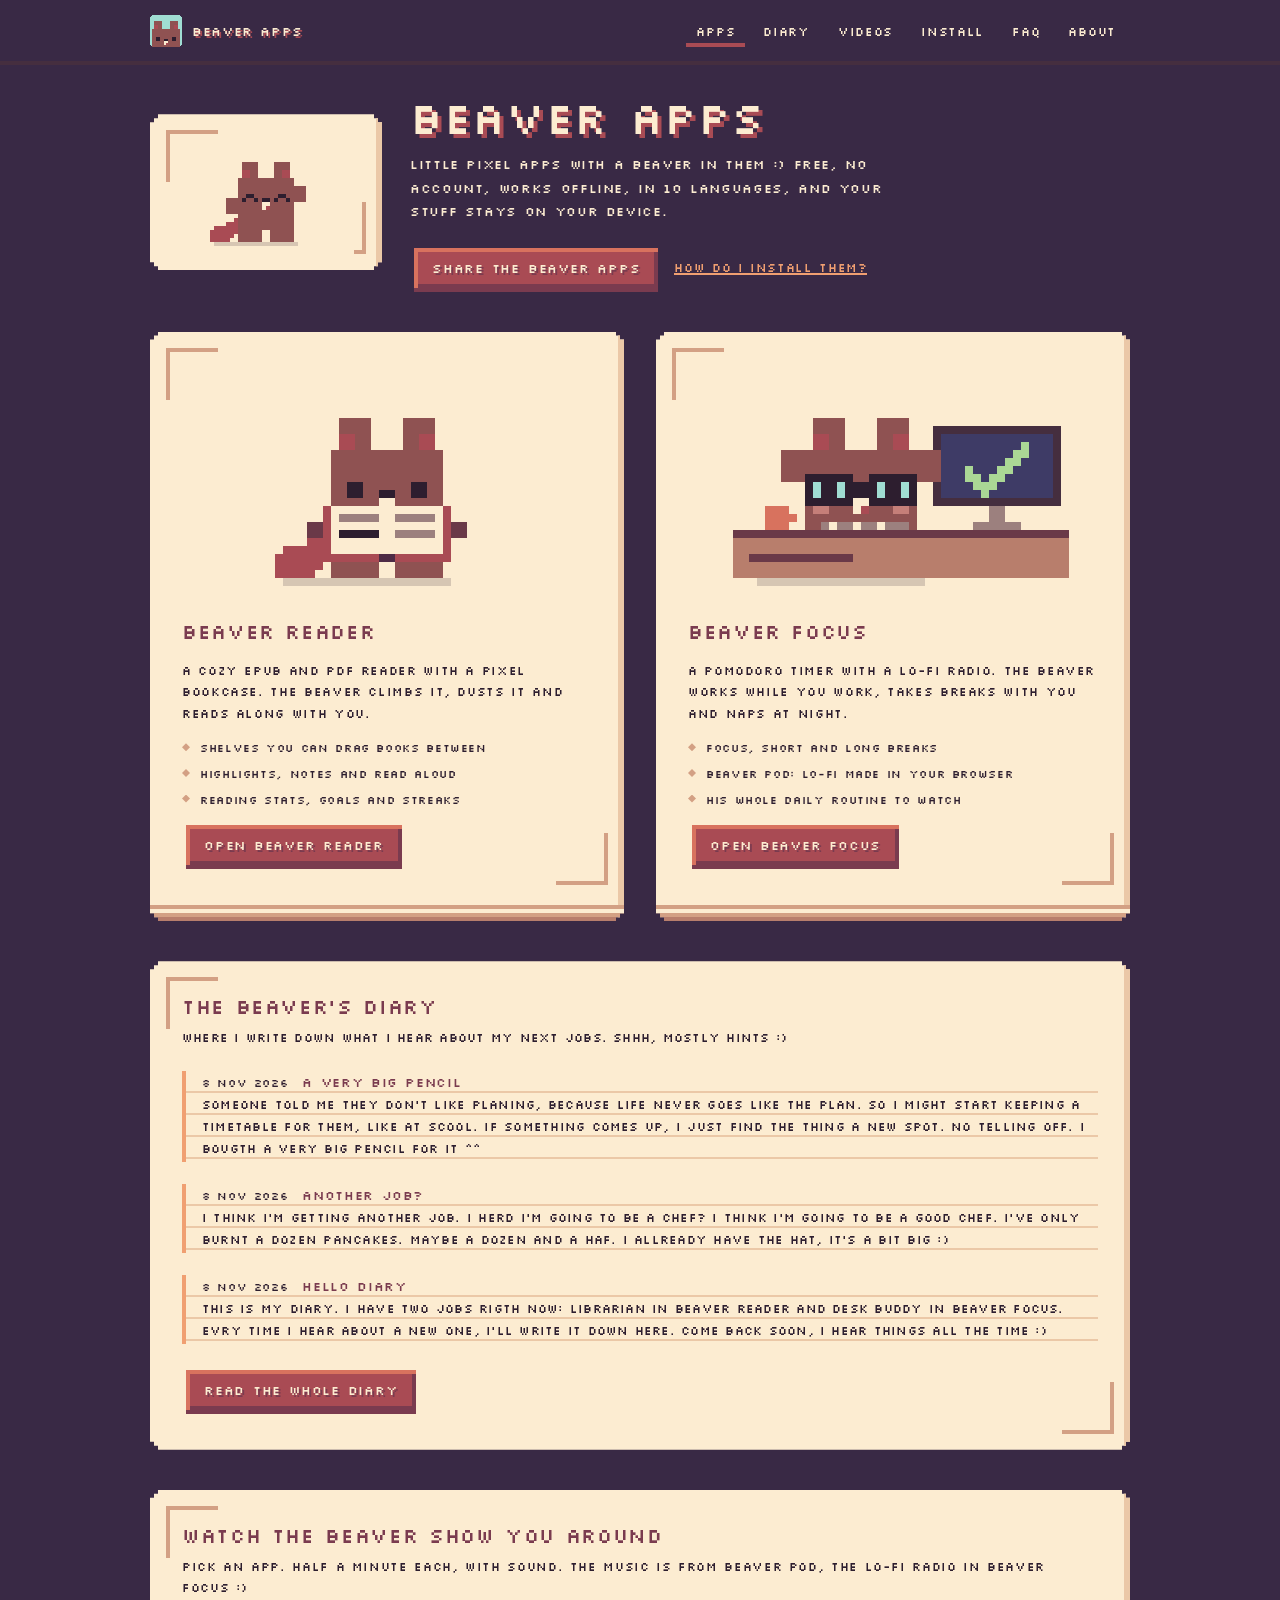
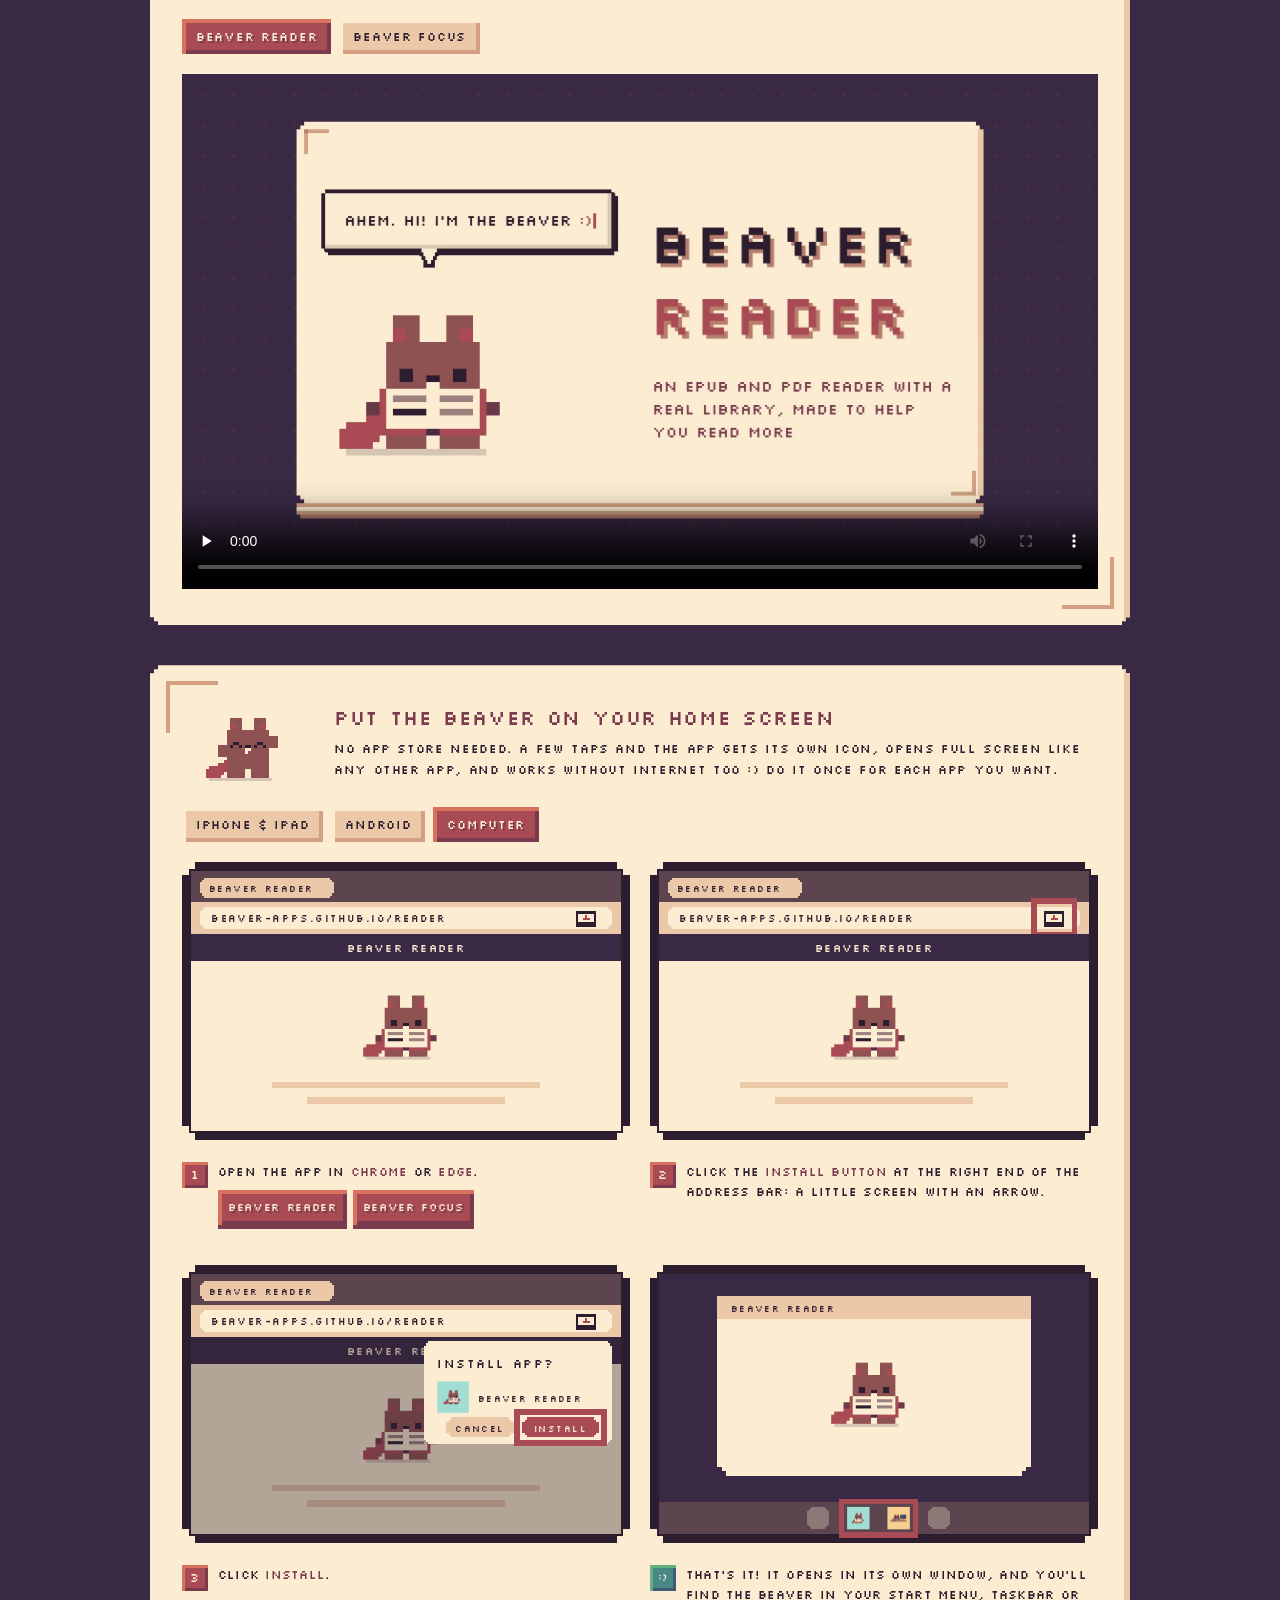
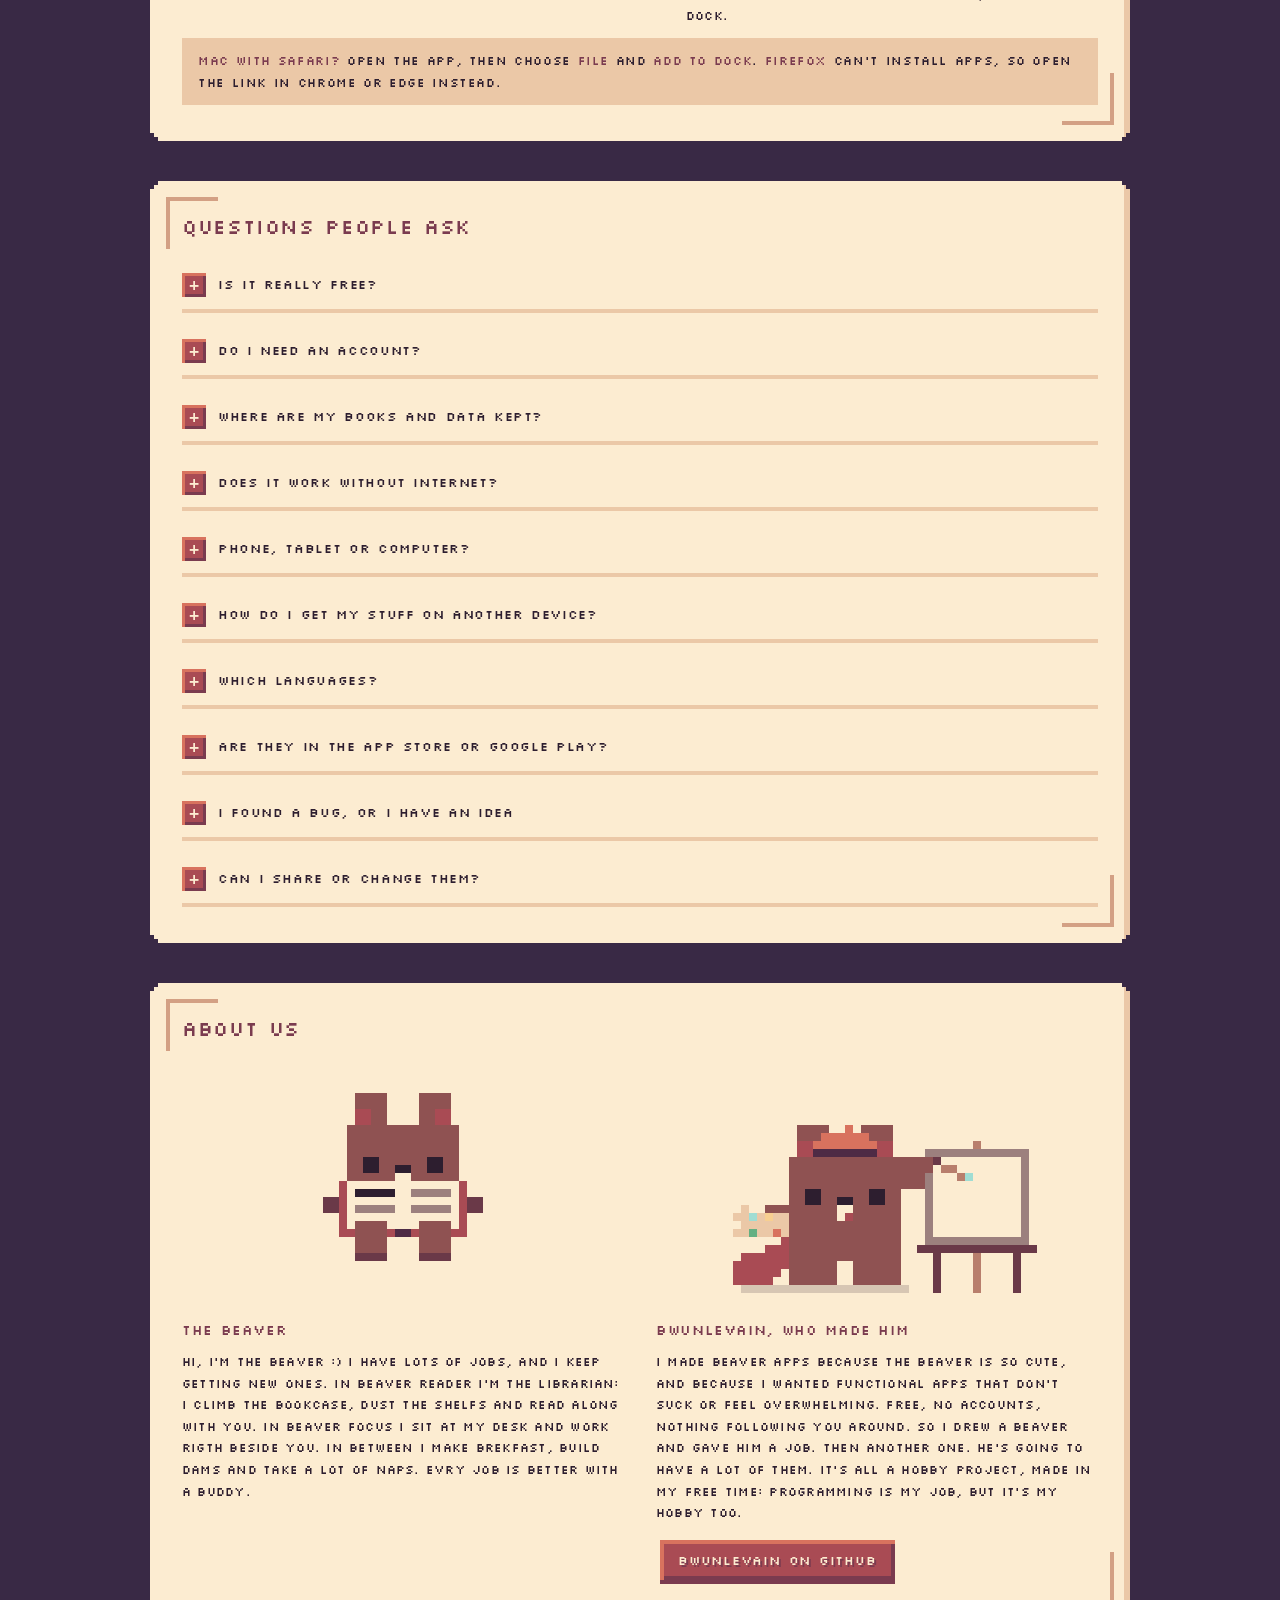
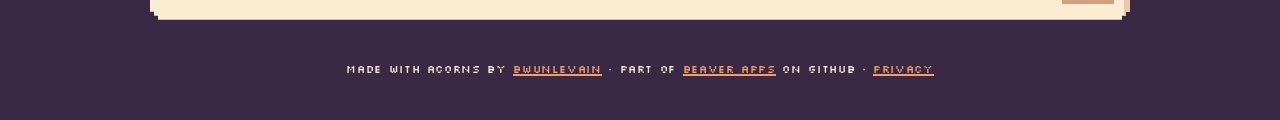
==== commit 01a8ca41: "About: Beaver Apps is a hobby project, made in BwunLevain's free time Co-Authored-By: Claude Opus 5." ====
--- a/index.html
+++ b/index.html
@@ -211,7 +211,7 @@
         <div class="who">
           <img src="assets/beaver-paint.gif" width="352" height="240" alt="The beaver painting a little landscape at an easel">
           <h3>BwunLevain, who made him</h3>
-          <p>I made Beaver Apps because the beaver is so cute, and because I wanted functional apps that don't suck or feel overwhelming. Free, no accounts, nothing following you around. So I drew a beaver and gave him a job. Then another one. He's going to have a lot of them.</p>
+          <p>I made Beaver Apps because the beaver is so cute, and because I wanted functional apps that don't suck or feel overwhelming. Free, no accounts, nothing following you around. So I drew a beaver and gave him a job. Then another one. He's going to have a lot of them. It's all a hobby project, made in my free time: programming is my job, but it's my hobby too.</p>
           <a class="btn" href="https://github.com/BwunLevain">BwunLevain on GitHub</a>
         </div>
       </div>
--- a/assets/site.css
+++ b/assets/site.css
@@ -117,13 +117,14 @@
 /* ---------- questions: each one opens when you tap it ---------- */
 .faq { --brk:16px; padding:32px 32px 36px; display:flex; flex-direction:column; gap:12px; }
 .faq h2, .about h2 { margin:0 0 8px; font-weight:400; font-size:20px; color:var(--accent); }
-.faq details { box-shadow:inset 0 -4px 0 0 var(--paper-lo); }
-.faq summary { list-style:none; cursor:pointer; display:flex; align-items:center; gap:12px; padding:14px 0 16px; font-size:13px; line-height:1.5; }
-.faq summary::-webkit-details-marker { display:none; }
-.faq summary::before { content:"+"; flex:none; display:grid; place-items:center; width:24px; height:24px; font-size:14px; color:var(--cream);
+/* folds: the FAQ's questions and the diary's older months open and close the same way */
+.faq details, .month { box-shadow:inset 0 -4px 0 0 var(--paper-lo); }
+.faq summary, .month summary { list-style:none; cursor:pointer; display:flex; align-items:center; gap:12px; padding:14px 0 16px; font-size:13px; line-height:1.5; }
+.faq summary::-webkit-details-marker, .month summary::-webkit-details-marker { display:none; }
+.faq summary::before, .month summary::before { content:"+"; flex:none; display:grid; place-items:center; width:24px; height:24px; font-size:14px; color:var(--cream);
   background:var(--red); box-shadow:inset 3px 3px 0 0 var(--red-hi), inset -3px -3px 0 0 var(--red-lo); }
-.faq details[open] summary::before { content:"-"; }
-.faq summary:focus-visible { outline:4px solid var(--peach); outline-offset:2px; }
+.faq details[open] summary::before, .month[open] summary::before { content:"-"; }
+.faq summary:focus-visible, .month summary:focus-visible { outline:4px solid var(--peach); outline-offset:2px; }
 .faq details p { margin:0 0 18px 36px; font-size:12px; line-height:1.8; text-transform:none; letter-spacing:.02em; }
 .faq details p a { color:var(--accent); }
 
@@ -179,6 +180,10 @@
 .entry p { margin:0; font-size:12px; line-height:22px; text-transform:none; letter-spacing:.02em; }
 .entry p + p { margin-top:22px; }
 .diary > .btn { align-self:flex-start; }
+.months { display:flex; flex-direction:column; }
+.month summary { color:var(--accent); }
+.month summary small { font-size:11px; color:var(--ink); }
+.month > .entries { padding:6px 0 26px; }
 .diary-top { display:grid; grid-template-columns:auto 1fr; gap:28px; align-items:center; }
 .diary-top .hero-pic img { width:176px; height:auto; }
 @media (max-width:620px) {
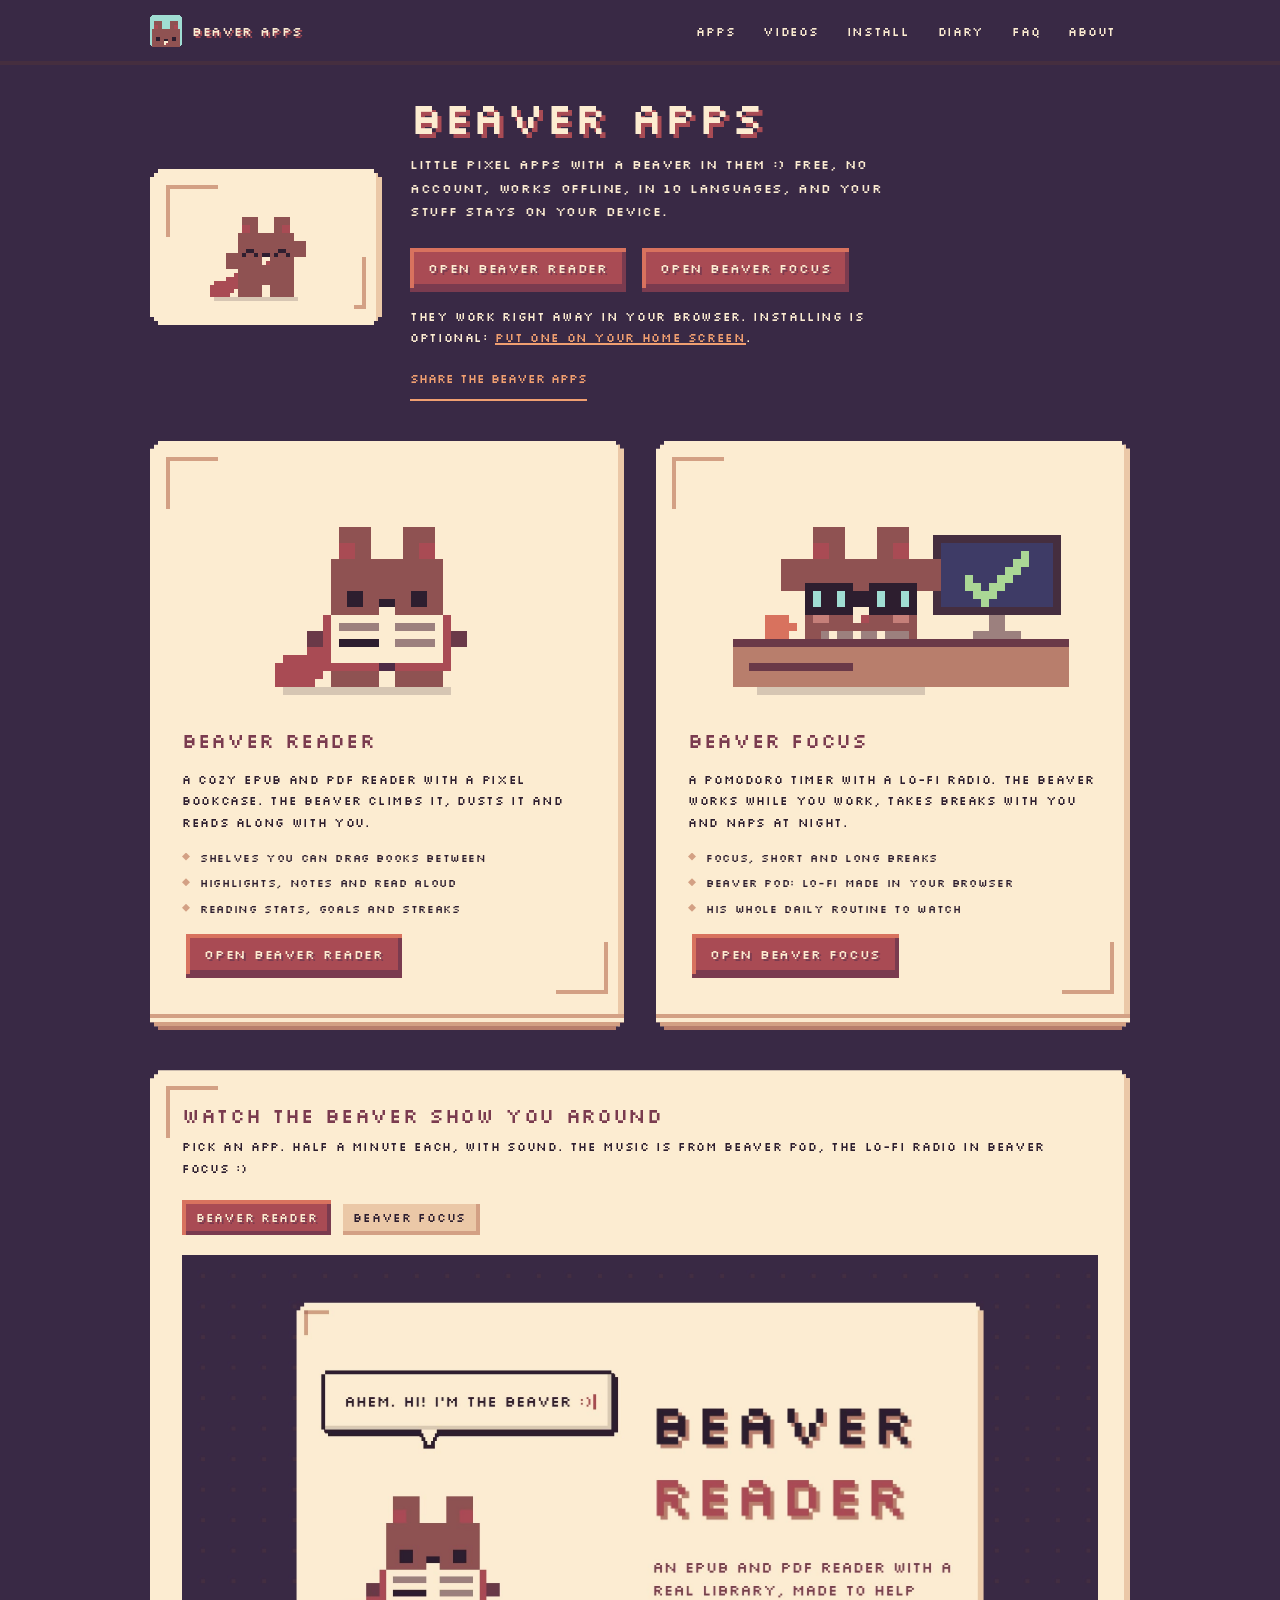
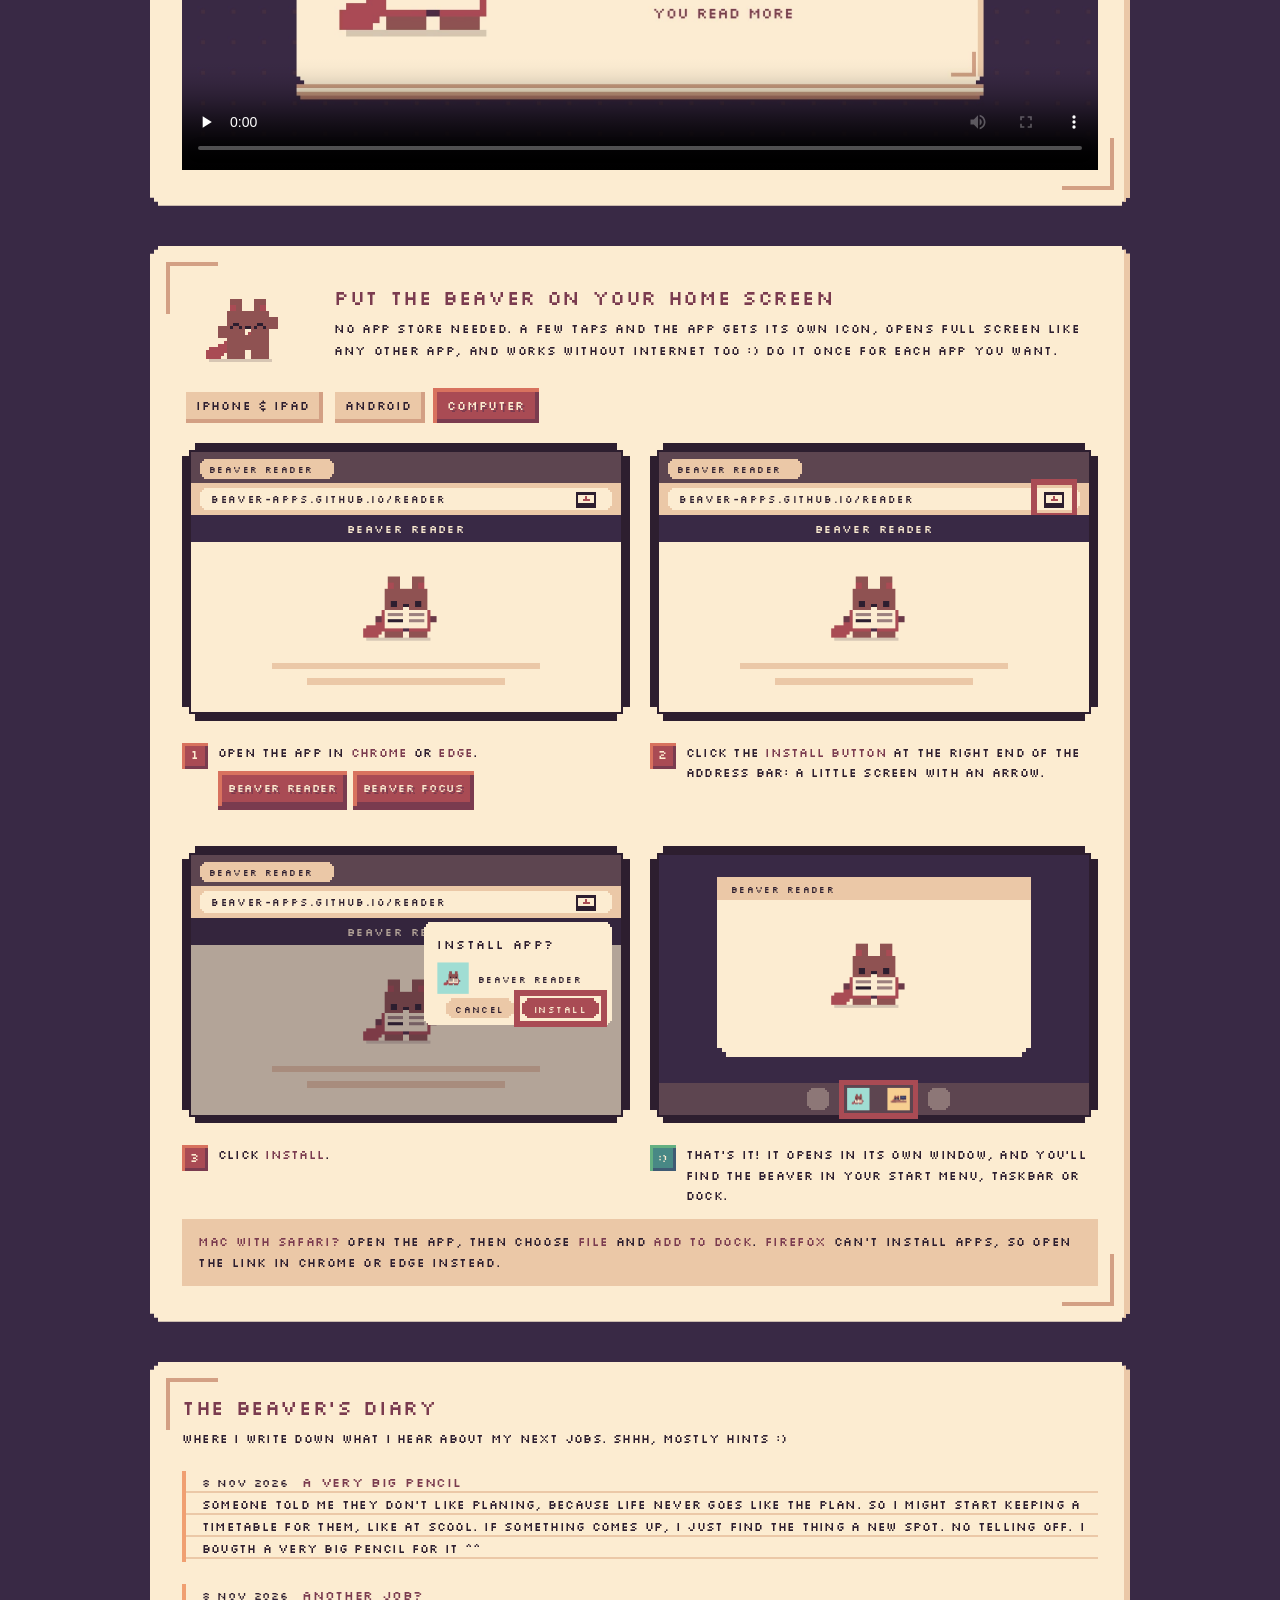
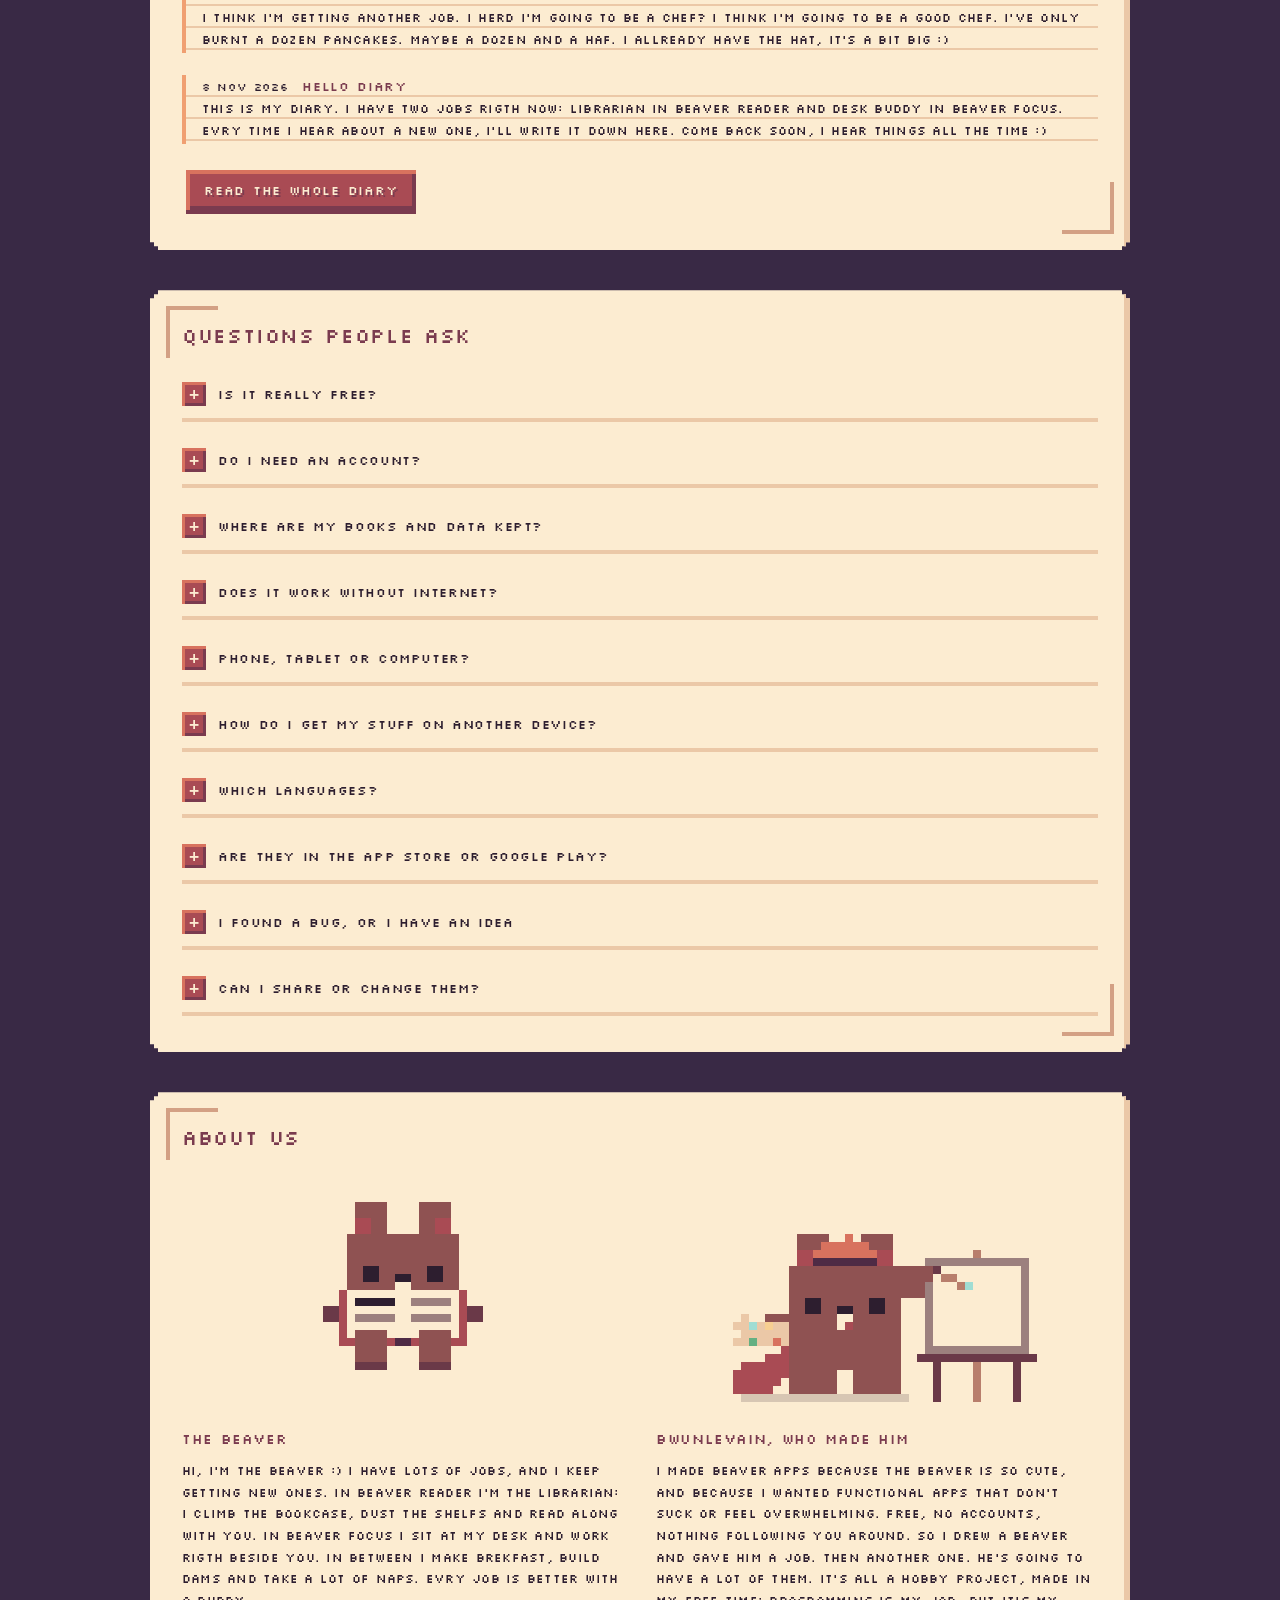
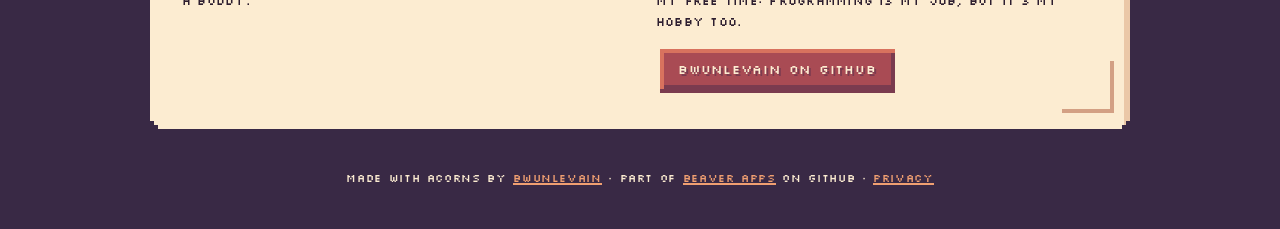
==== commit 0410b294: "Open the apps from the hero, and reorder the page The hero's buttons open Beaver Reader and Beaver F" ====
--- a/index.html
+++ b/index.html
@@ -28,7 +28,7 @@
     <div class="topnav-in">
       <a class="brand" href="#top"><img src="assets/favicon.svg" width="32" height="32" alt=""><span>Beaver Apps</span></a>
       <div class="navlinks">
-        <a href="#apps">Apps</a><a href="#diary">Diary</a><a href="#watch">Videos</a><a href="#install">Install</a><a href="#faq">FAQ</a><a href="#about">About</a>
+        <a href="#apps">Apps</a><a href="#watch">Videos</a><a href="#install">Install</a><a href="#diary">Diary</a><a href="#faq">FAQ</a><a href="#about">About</a>
       </div>
     </div>
   </nav>
@@ -38,11 +38,15 @@
       <div>
         <h1>Beaver Apps</h1>
         <p class="tag">Little pixel apps with a beaver in them :) Free, no account, works offline, in 10 languages, and your stuff stays on your device.</p>
-        <div class="share-row">
-          <button class="btn" id="share" type="button">Share the beaver apps</button>
-          <a class="howto" href="#install">How do I install them?</a>
+        <div class="hero-open">
+          <a class="btn" href="https://beaver-apps.github.io/reader/">Open Beaver Reader</a>
+          <a class="btn" href="https://beaver-apps.github.io/focus/">Open Beaver Focus</a>
+        </div>
+        <p class="share-row">
+          <span>They work right away in your browser. Installing is optional: <a class="howto" href="#install">put one on your home screen</a>.</span>
+          <button class="howto quiet" id="share" type="button">Share the beaver apps</button>
           <span class="note" id="share-note" role="status" aria-live="polite"></span>
-        </div>
+        </p>
       </div>
     </header>
 
@@ -71,16 +75,6 @@
       </article>
     </section>
 
-    <section class="diary paper" id="diary" aria-labelledby="diary-title">
-      <div class="diary-head">
-        <h2 id="diary-title">The beaver's diary</h2>
-        <p class="diary-sub">Where I write down what I hear about my next jobs. Shhh, mostly hints :)</p>
-      </div>
-      <!-- the newest entries, copied in from diary.html (the one place they're written) -->
-      <div class="entries" id="diary-latest"></div>
-      <a class="btn" href="diary.html">Read the whole diary</a>
-    </section>
-
     <section class="watch paper" id="watch" aria-labelledby="watch-title">
       <div class="watch-head">
         <h2 id="watch-title">Watch the beaver show you around</h2>
@@ -156,6 +150,16 @@
     </section>
 
 
+    <section class="diary paper" id="diary" aria-labelledby="diary-title">
+      <div class="diary-head">
+        <h2 id="diary-title">The beaver's diary</h2>
+        <p class="diary-sub">Where I write down what I hear about my next jobs. Shhh, mostly hints :)</p>
+      </div>
+      <!-- the newest entries, copied in from diary.html (the one place they're written) -->
+      <div class="entries" id="diary-latest"><p class="diary-fallback">My newest notes are in the diary. Come have a look :)</p></div>
+      <a class="btn" href="diary.html">Read the whole diary</a>
+    </section>
+
     <section class="faq paper" id="faq" aria-labelledby="faq-title">
       <h2 id="faq-title">Questions people ask</h2>
       <details>
@@ -233,6 +237,7 @@
     // ---------- the diary: the newest three entries from diary.html (an entry's h2 is an h3 here, under the section's h2) ----------
     fetch('diary.html').then(r => r.ok ? r.text() : '').then(html => {
       const box = document.getElementById('diary-latest');
+      if (html) box.querySelector('.diary-fallback')?.remove();
       const doc = new DOMParser().parseFromString(html, 'text/html');
       [...doc.querySelectorAll('article.entry')].slice(0, 3).forEach(a => {
         const e = document.importNode(a, true), h = e.querySelector('h2');
@@ -250,7 +255,7 @@
       if (on && (a.offsetLeft < bar.scrollLeft || a.offsetLeft + a.offsetWidth > bar.scrollLeft + bar.clientWidth)) bar.scrollLeft = a.offsetLeft - 8;
     });
     const seen = new IntersectionObserver(es => es.forEach(e => { if (e.isIntersecting) mark(e.target.id); }), { rootMargin: '-35% 0px -60% 0px' });
-    ['top', 'apps', 'diary', 'watch', 'install', 'faq', 'about'].forEach(id => seen.observe(document.getElementById(id)));
+    ['top', 'apps', 'watch', 'install', 'diary', 'faq', 'about'].forEach(id => seen.observe(document.getElementById(id)));
 
     // ---------- back to the top: shows once the beaver at the top is off screen ----------
     const toTop = document.querySelector('.totop');
--- a/assets/site.css
+++ b/assets/site.css
@@ -52,8 +52,11 @@
   box-shadow:inset 4px 4px 0 0 var(--red-hi), inset -4px -4px 0 0 var(--red-lo), 0 4px 0 0 var(--red-lo); }
 .btn:active { transform:translateY(4px); box-shadow:inset 4px 4px 0 0 var(--red-lo), inset -4px -4px 0 0 var(--red-hi); }
 .btn:focus-visible { outline:4px solid var(--peach); outline-offset:4px; }
-.share-row { display:flex; flex-wrap:wrap; gap:12px; align-items:center; }
+.hero-open { display:flex; flex-wrap:wrap; gap:8px; margin:0 0 14px -4px; }      /* the two apps are the first thing to press */
+.share-row { display:flex; flex-wrap:wrap; gap:8px 16px; align-items:center; margin:0; font-size:12px; line-height:1.8; max-width:56ch; }
+.howto.quiet { font:inherit; font-size:12px; background:none; border:0; padding:0; cursor:pointer; min-height:44px; }   /* Share: a quiet link, not a button */
 .note { font-size:11px; color:var(--peach); min-height:1em; }
+.diary-fallback { margin:0 0 8px; font-size:13px; line-height:22px; }
 
 .apps { display:grid; grid-template-columns:repeat(auto-fit, minmax(300px, 1fr)); gap:32px; }
 /* an app card: a page with a stack of page edges underneath, like a closed book seen from the front */
@@ -143,7 +146,8 @@
   .about-grid { grid-template-columns:1fr; }
   .brand { display:none; }                                    /* phones: all six buttons fit across, no icon */
   .navlinks { margin:0; width:100%; justify-content:space-between; gap:4px; padding:4px 2px; }
-  .navlinks a { font-size:11px; letter-spacing:.02em; padding:10px 5px; }        /* (the site keeps text at 11px or more) */
+  .navlinks a { font-size:11px; letter-spacing:.02em; padding:0 5px; min-height:44px; display:inline-flex; align-items:center; }   /* 44px to tap; text 11px or more */
+  .tab { min-height:44px; }
   .watch { padding:26px 20px 30px; }
   .film video { aspect-ratio:9 / 16; }
   .install-head { grid-template-columns:1fr; justify-items:center; text-align:center; }
@@ -155,7 +159,11 @@
 }
 @media (max-width:620px) {
   .hero { grid-template-columns:1fr; justify-items:center; text-align:center; }
-  .hero-pic img { width:132px; }
+  .hero { gap:14px; }
+  .hero-pic { padding:12px 18px 10px; }
+  .hero-pic img { width:96px; }                                 /* small enough that the first app shows without scrolling */
+  .hero .tag { margin-bottom:14px; }
+  .hero-open { justify-content:center; margin:0 0 10px; }
   .share-row { justify-content:center; }
   .card { padding:26px 22px 48px; }
 }
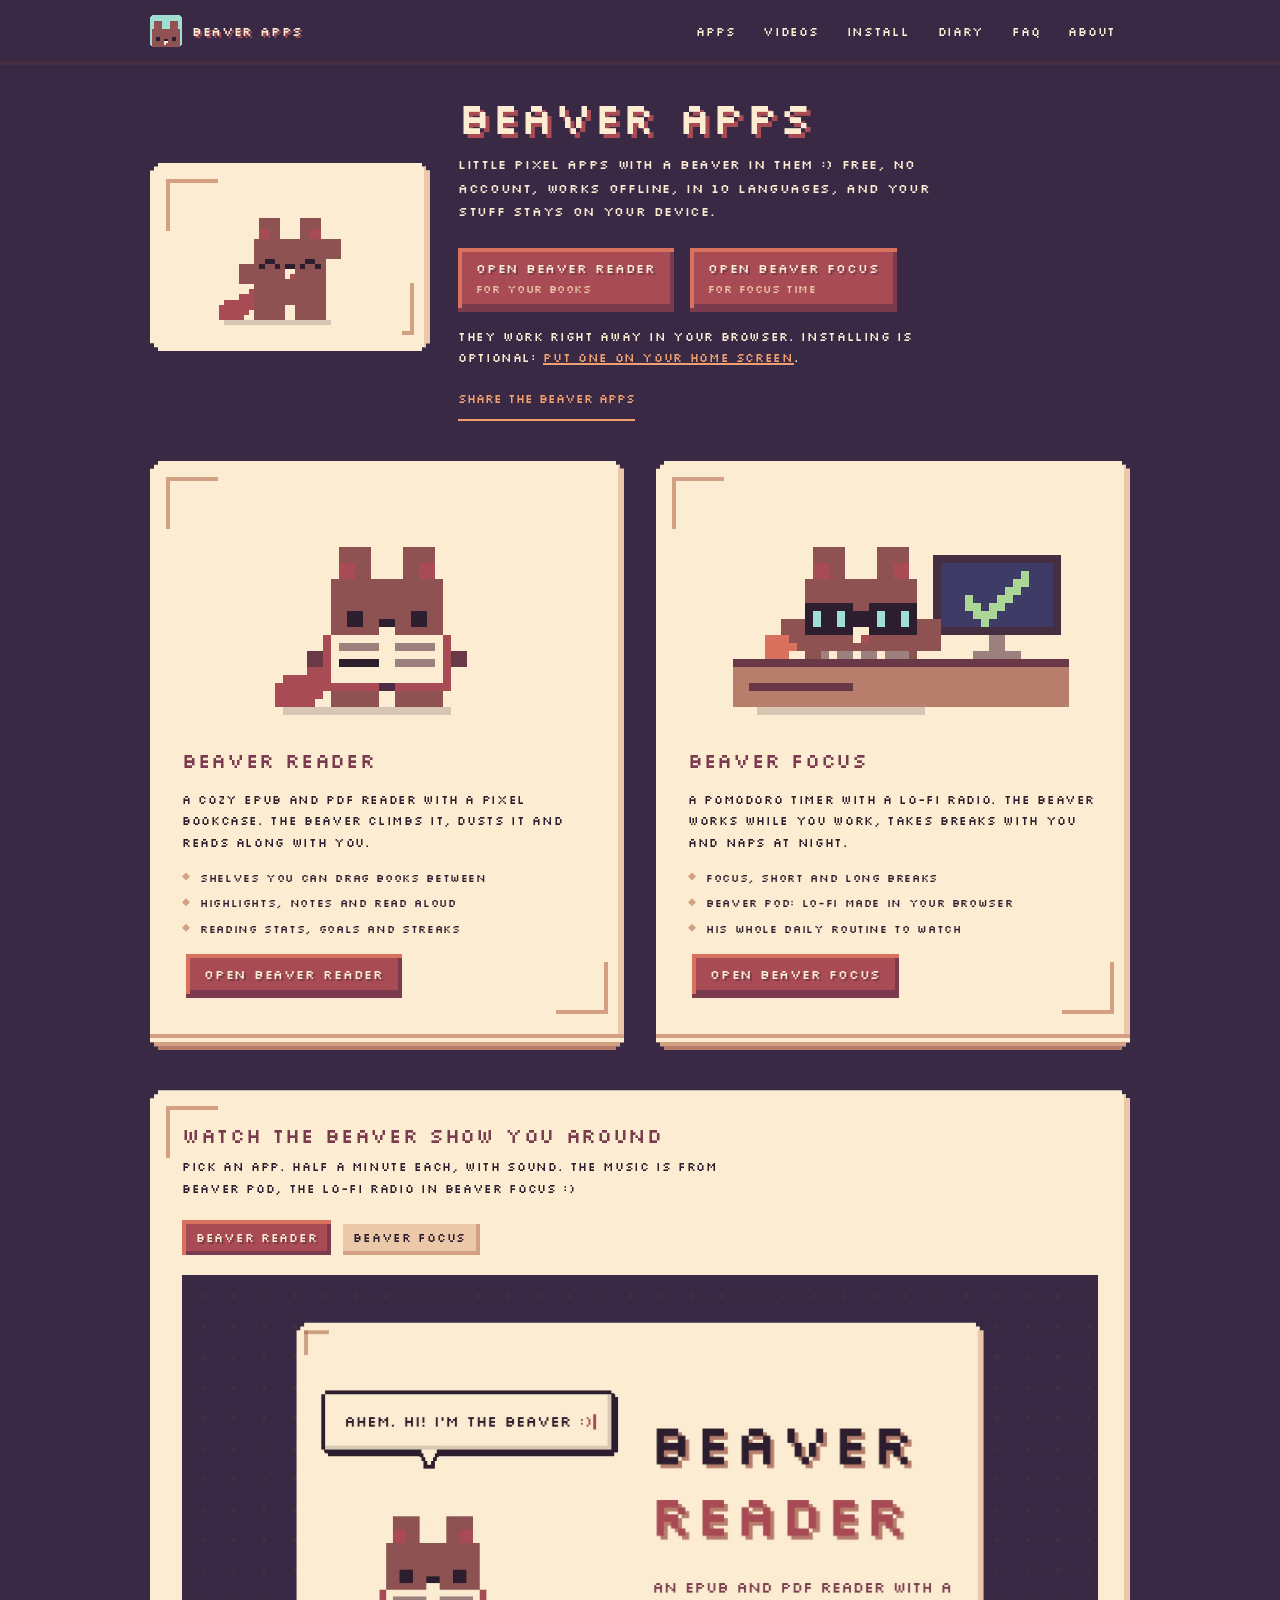
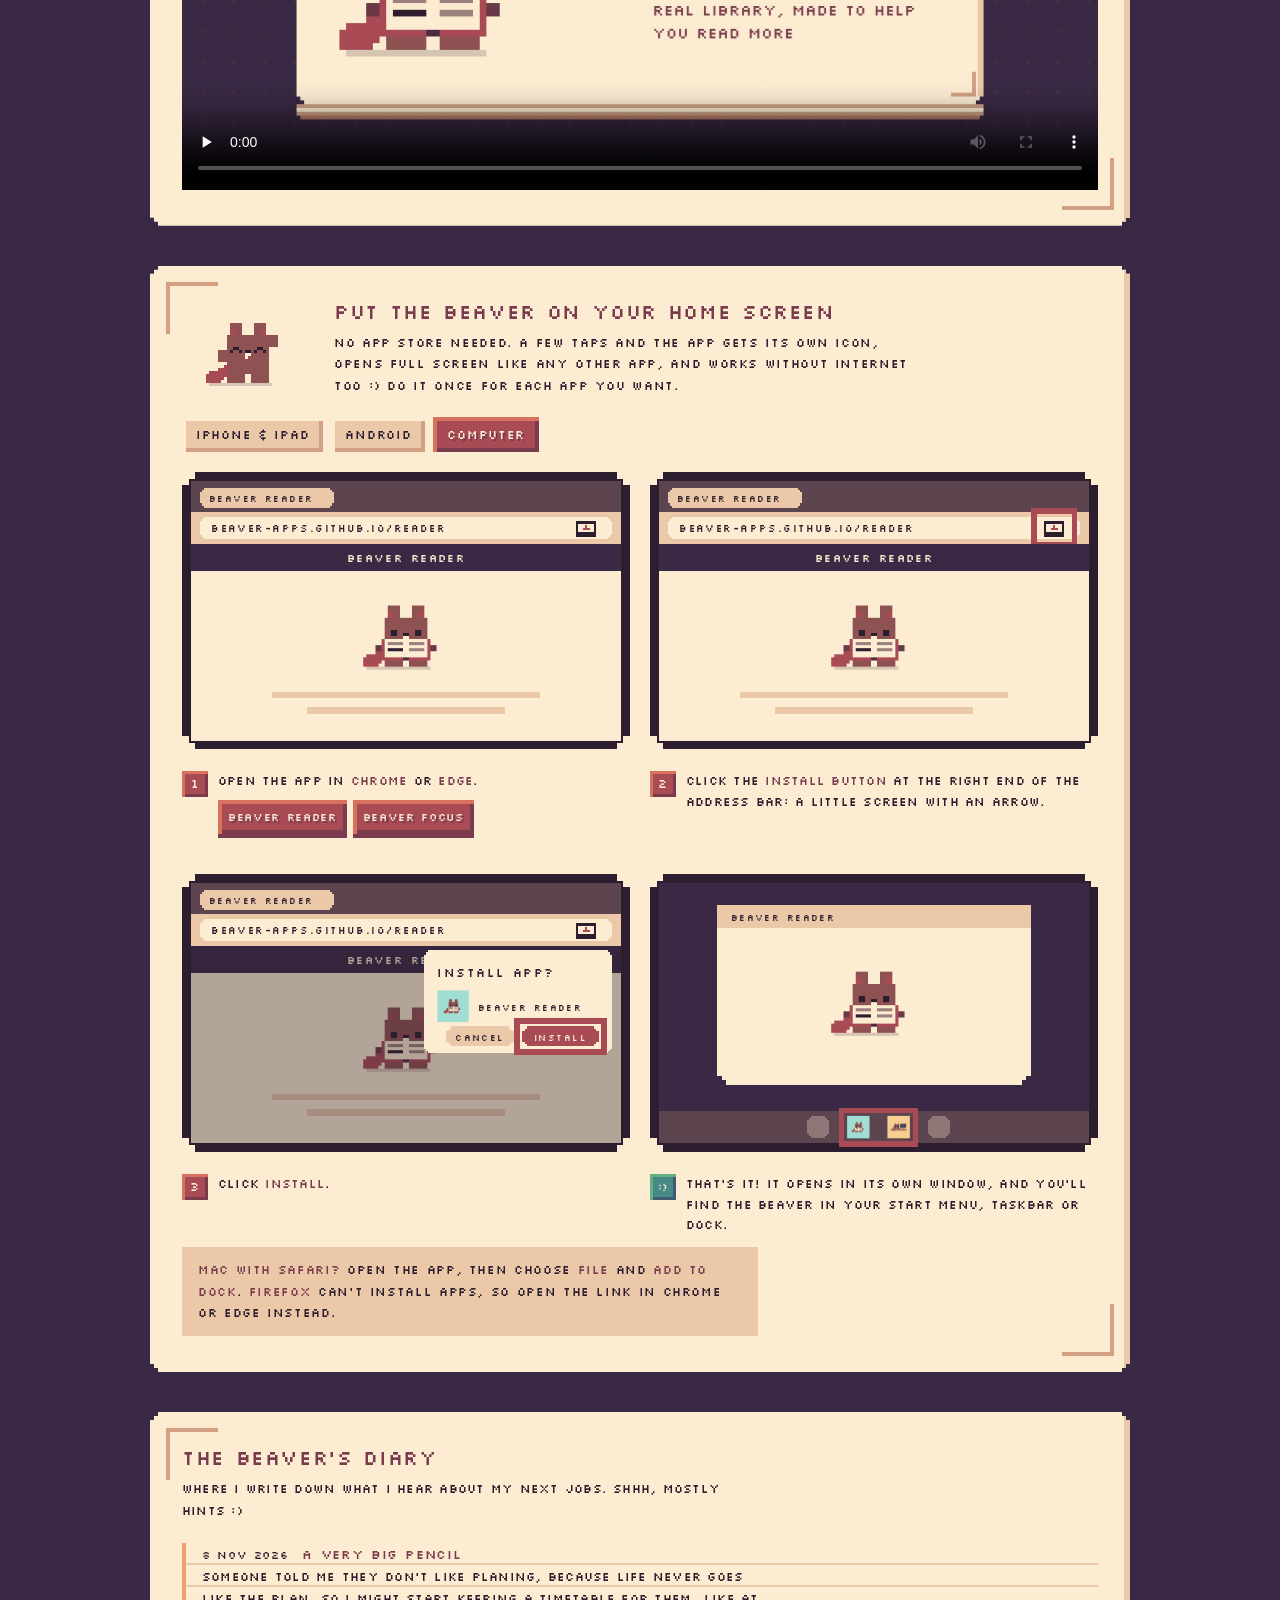
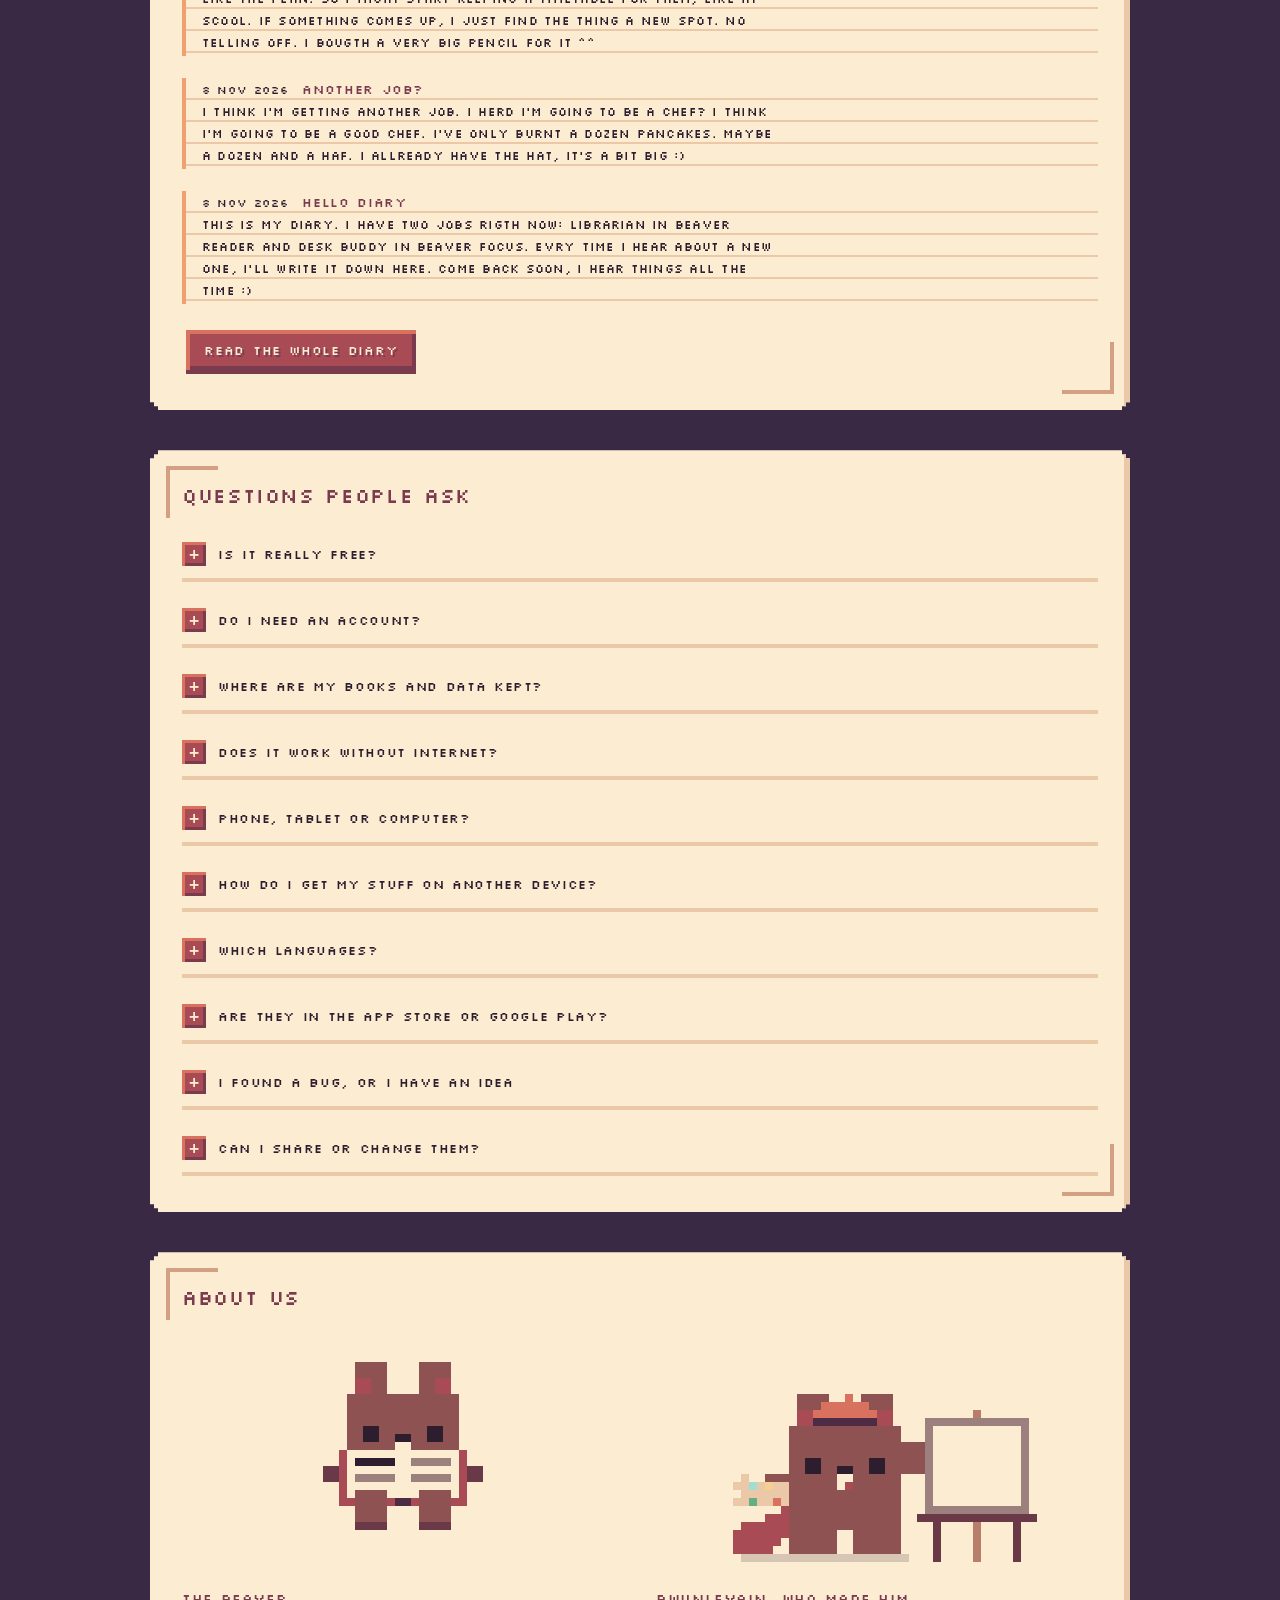
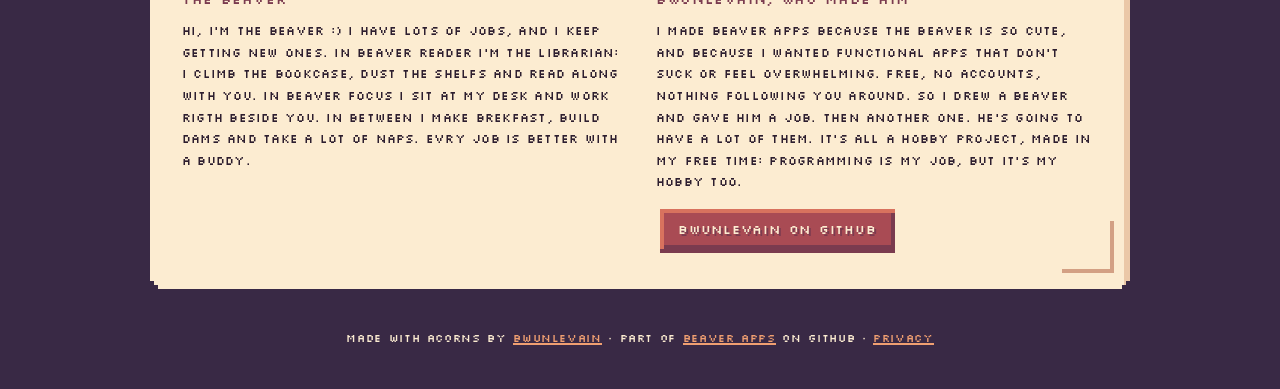
==== commit 172cdd7c: "Say what each app is for, cap line length, bigger hero beaver The hero buttons say what each app is " ====
--- a/index.html
+++ b/index.html
@@ -39,8 +39,8 @@
         <h1>Beaver Apps</h1>
         <p class="tag">Little pixel apps with a beaver in them :) Free, no account, works offline, in 10 languages, and your stuff stays on your device.</p>
         <div class="hero-open">
-          <a class="btn" href="https://beaver-apps.github.io/reader/">Open Beaver Reader</a>
-          <a class="btn" href="https://beaver-apps.github.io/focus/">Open Beaver Focus</a>
+          <a class="btn" href="https://beaver-apps.github.io/reader/"><span>Open Beaver Reader</span><small>for your books</small></a>
+          <a class="btn" href="https://beaver-apps.github.io/focus/"><span>Open Beaver Focus</span><small>for focus time</small></a>
         </div>
         <p class="share-row">
           <span>They work right away in your browser. Installing is optional: <a class="howto" href="#install">put one on your home screen</a>.</span>
--- a/assets/site.css
+++ b/assets/site.css
@@ -44,7 +44,7 @@
 
 .hero { display:grid; grid-template-columns:auto 1fr; gap:28px; align-items:center; }
 .hero-pic { padding:20px 28px 16px; }
-.hero-pic img { width:176px; height:auto; }   /* the GIFs are drawn on the same cream as the paper */
+.hero-pic img { width:224px; height:auto; }   /* the GIFs are drawn on the same cream as the paper */
 h1 { margin:0 0 12px; font-weight:400; font-size:clamp(28px, 6vw, 44px); line-height:1.1; color:var(--cream); text-shadow:4px 4px 0 var(--red); }
 .tag { margin:0 0 20px; font-size:13px; line-height:1.8; max-width:52ch; }
 .btn { font:inherit; font-size:13px; letter-spacing:.06em; color:var(--cream); text-shadow:2px 2px 0 var(--red-lo); text-decoration:none;
@@ -53,6 +53,9 @@
 .btn:active { transform:translateY(4px); box-shadow:inset 4px 4px 0 0 var(--red-lo), inset -4px -4px 0 0 var(--red-hi); }
 .btn:focus-visible { outline:4px solid var(--peach); outline-offset:4px; }
 .hero-open { display:flex; flex-wrap:wrap; gap:8px; margin:0 0 14px -4px; }      /* the two apps are the first thing to press */
+.hero-open .btn { flex-direction:column; align-items:flex-start; gap:6px; }
+.hero-open .btn small { font-size:11px; letter-spacing:.04em; color:var(--paper-lo); text-shadow:none; }   /* what each one is for */
+main section p { max-width:64ch; }                               /* reading lines stay a comfortable length */
 .share-row { display:flex; flex-wrap:wrap; gap:8px 16px; align-items:center; margin:0; font-size:12px; line-height:1.8; max-width:56ch; }
 .howto.quiet { font:inherit; font-size:12px; background:none; border:0; padding:0; cursor:pointer; min-height:44px; }   /* Share: a quiet link, not a button */
 .note { font-size:11px; color:var(--peach); min-height:1em; }
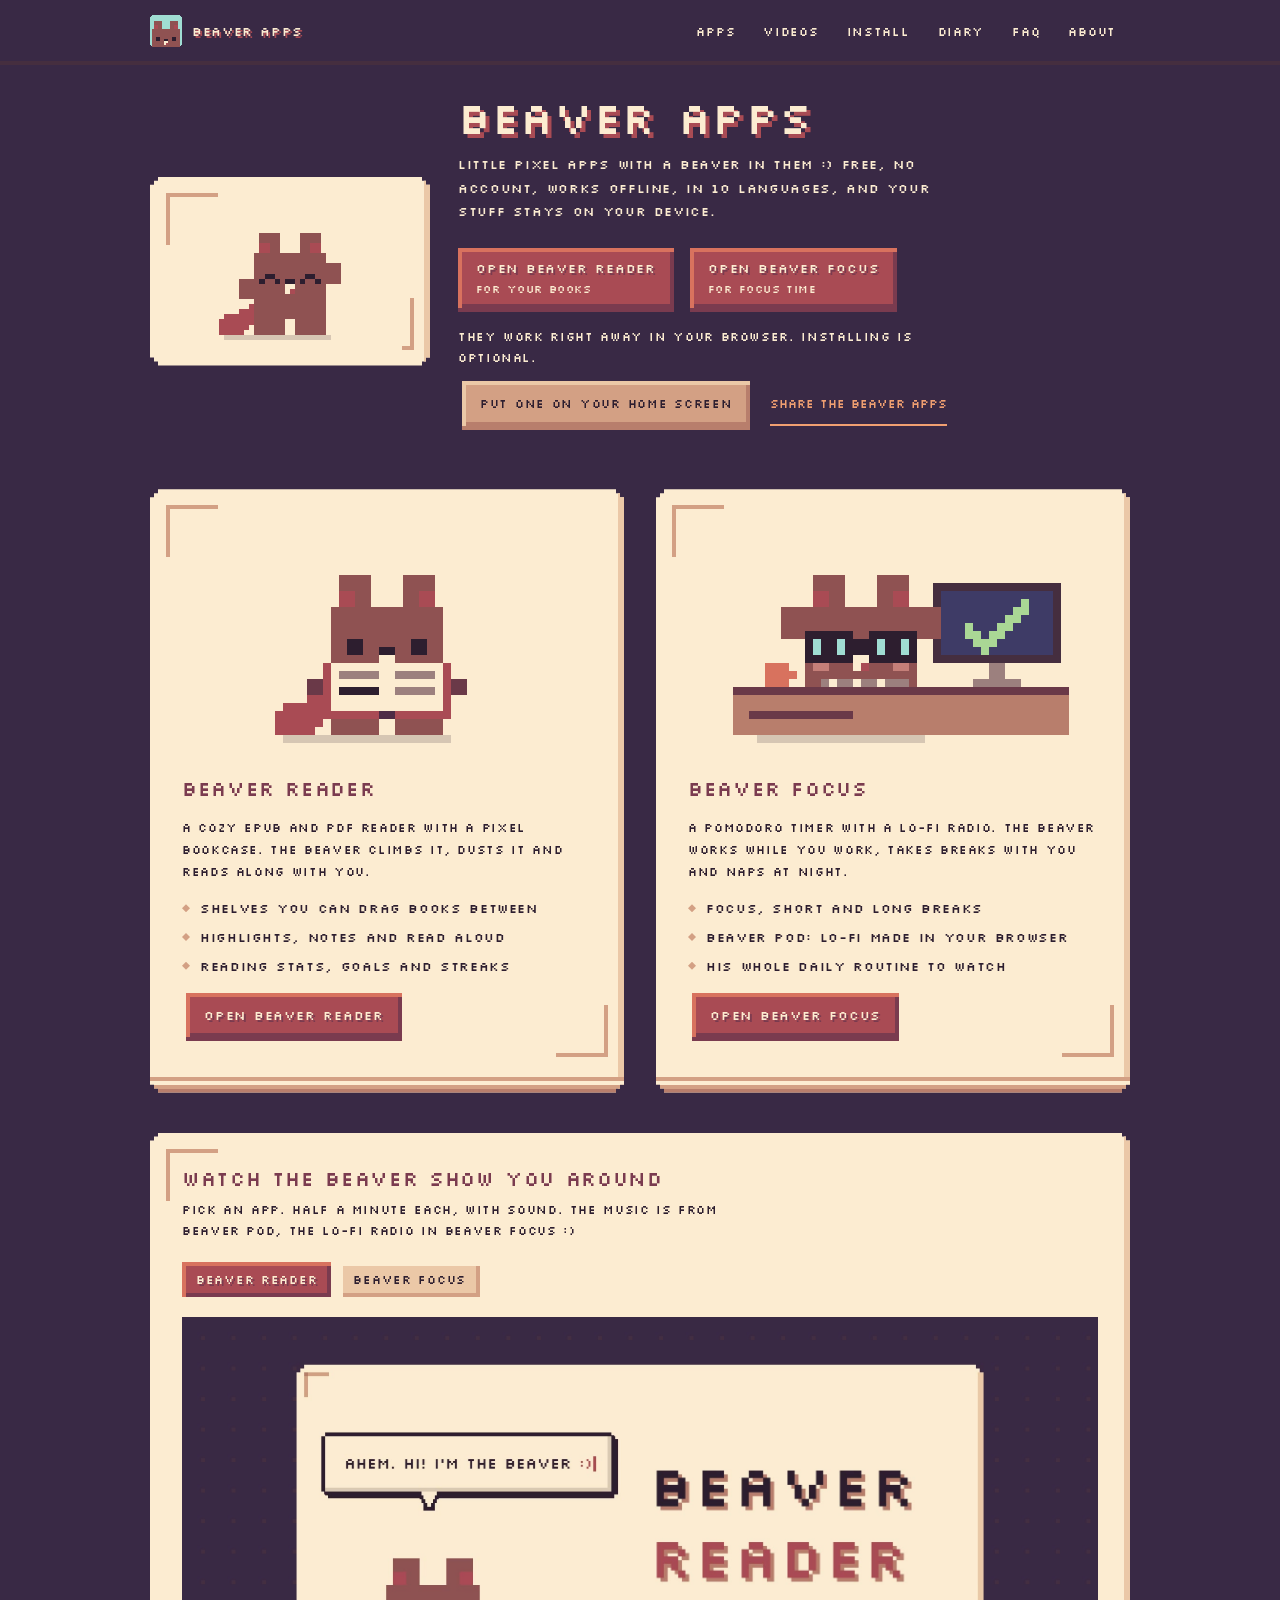
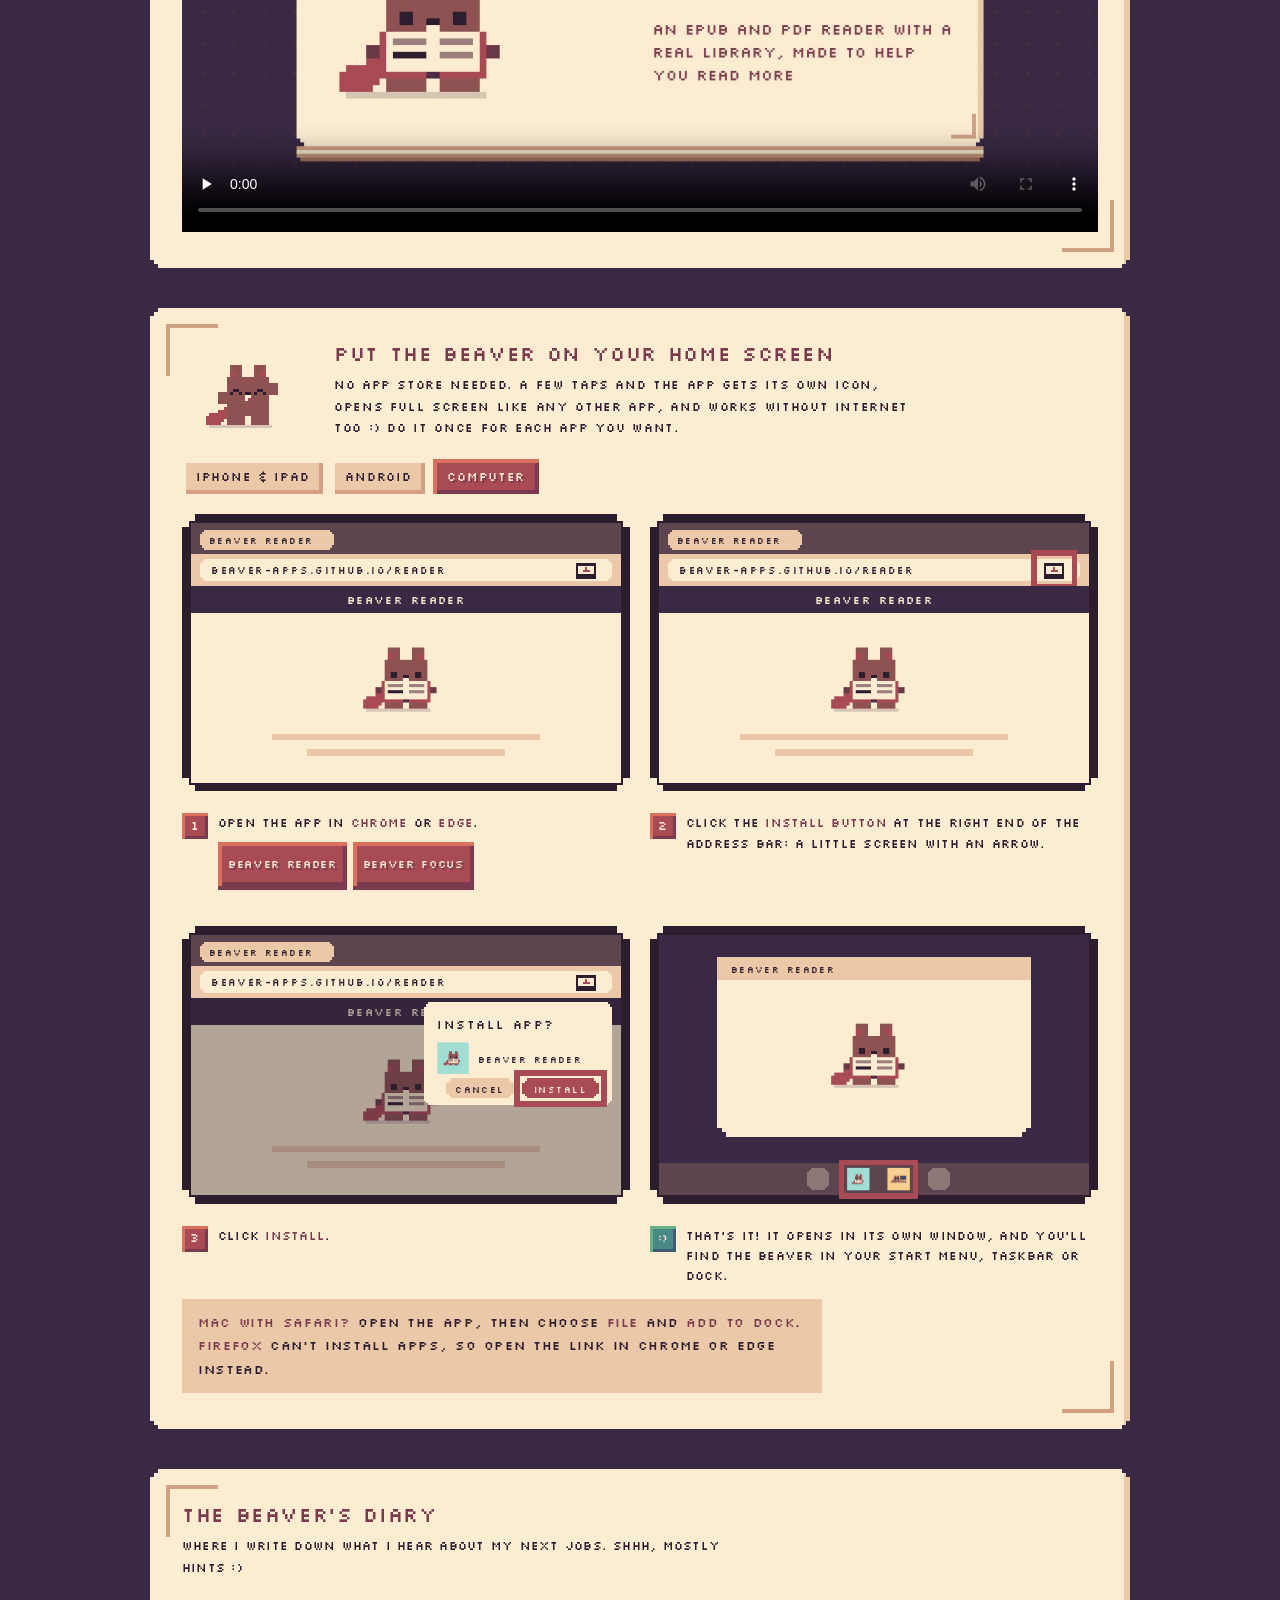
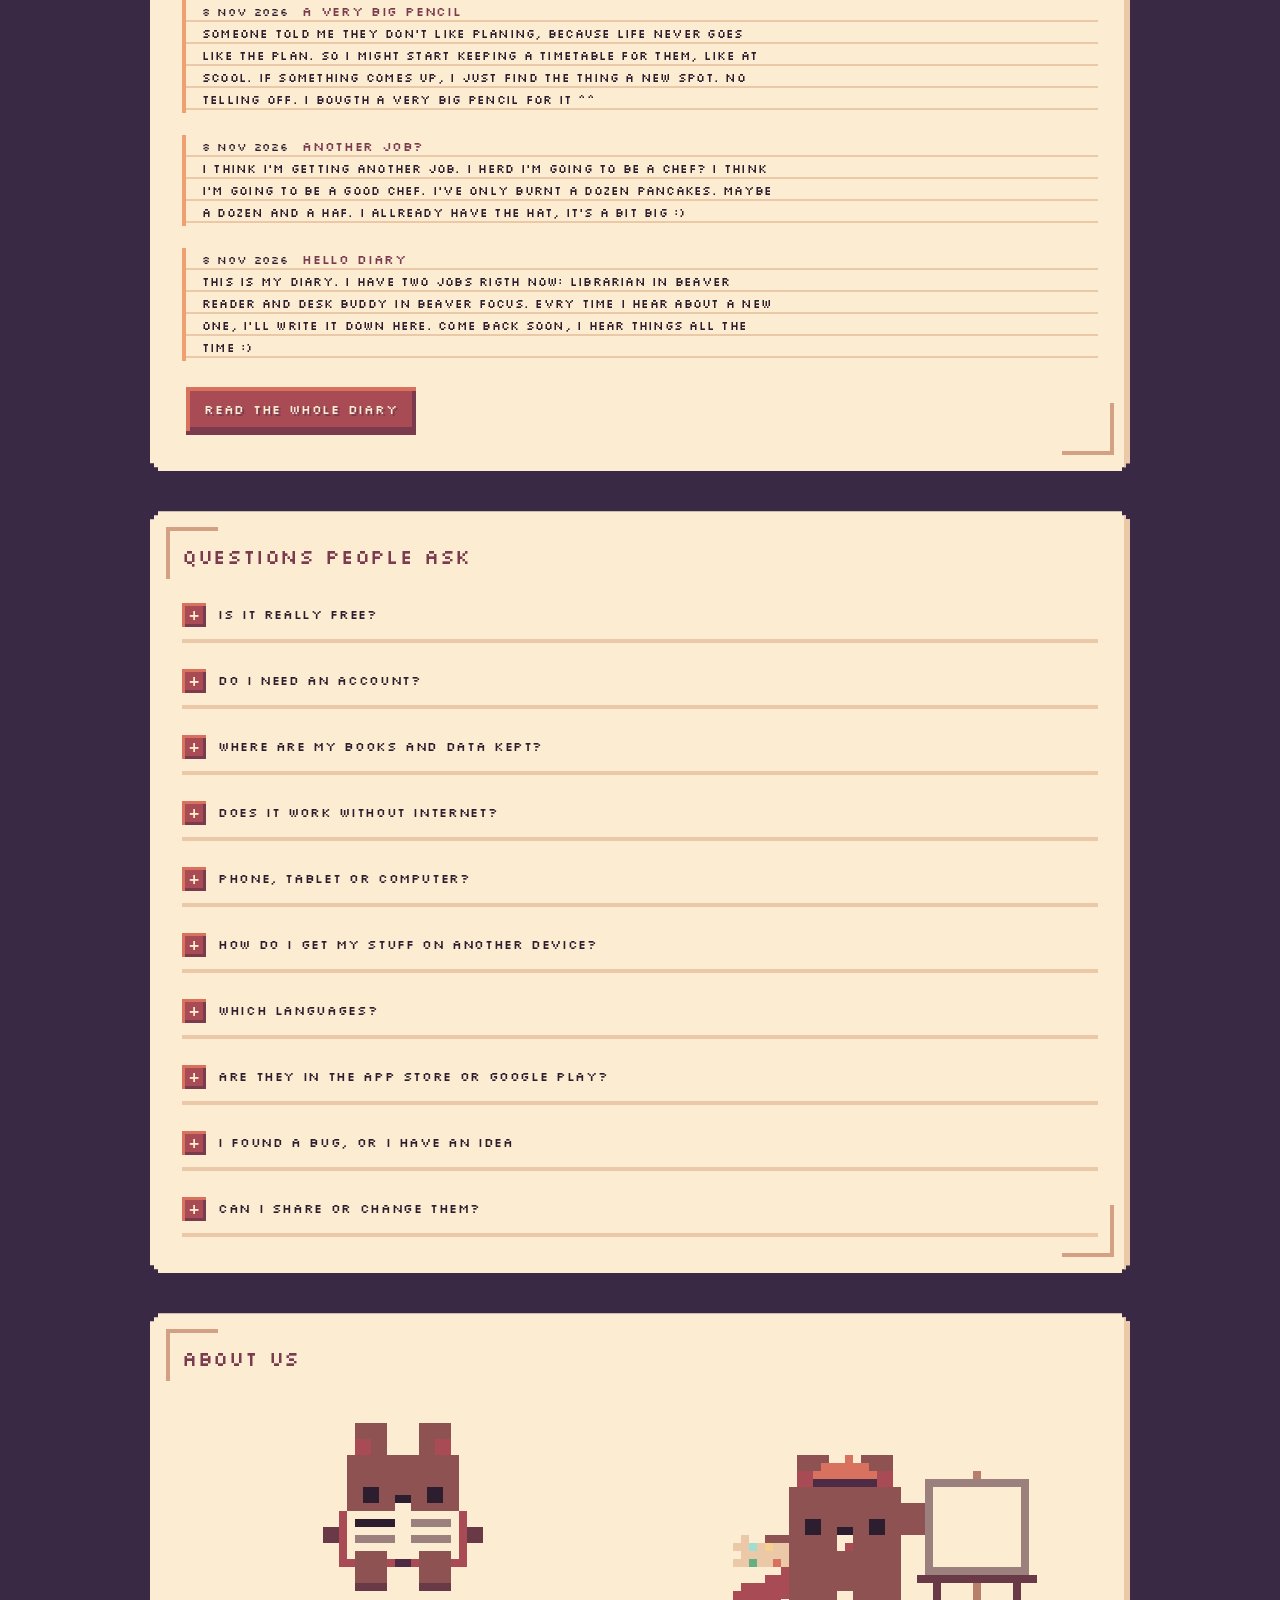
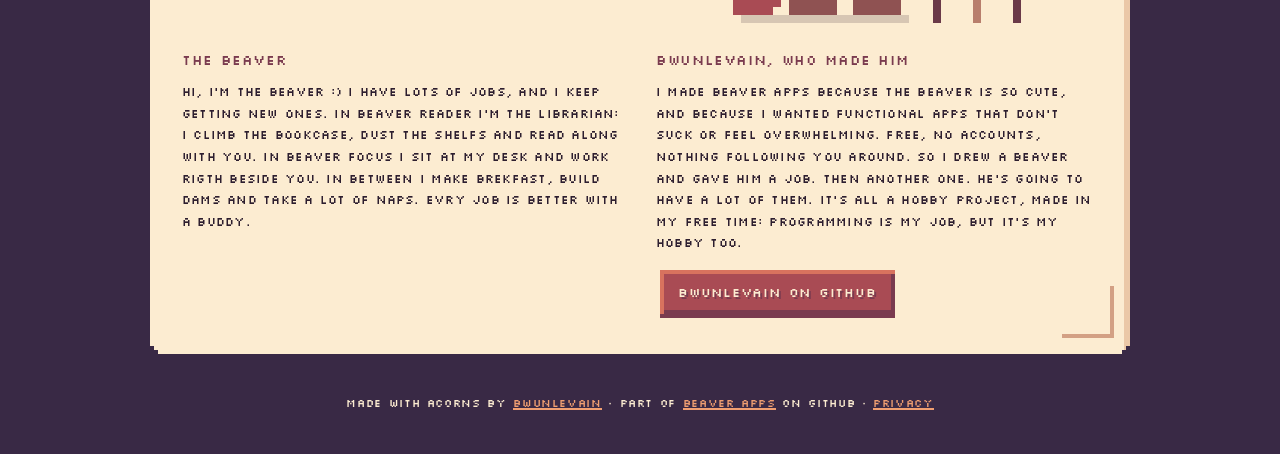
==== commit 75e87918: "Readable button labels, an install button, 44px buttons, 13px lists The hero sublabels are cream (4." ====
--- a/index.html
+++ b/index.html
@@ -43,7 +43,8 @@
           <a class="btn" href="https://beaver-apps.github.io/focus/"><span>Open Beaver Focus</span><small>for focus time</small></a>
         </div>
         <p class="share-row">
-          <span>They work right away in your browser. Installing is optional: <a class="howto" href="#install">put one on your home screen</a>.</span>
+          <span>They work right away in your browser. Installing is optional.</span>
+          <a class="btn btn-quiet" href="#install">Put one on your home screen</a>
           <button class="howto quiet" id="share" type="button">Share the beaver apps</button>
           <span class="note" id="share-note" role="status" aria-live="polite"></span>
         </p>
--- a/assets/site.css
+++ b/assets/site.css
@@ -52,9 +52,13 @@
   box-shadow:inset 4px 4px 0 0 var(--red-hi), inset -4px -4px 0 0 var(--red-lo), 0 4px 0 0 var(--red-lo); }
 .btn:active { transform:translateY(4px); box-shadow:inset 4px 4px 0 0 var(--red-lo), inset -4px -4px 0 0 var(--red-hi); }
 .btn:focus-visible { outline:4px solid var(--peach); outline-offset:4px; }
+.btn { min-height:44px; box-sizing:border-box; }
+/* a second, quieter button (install): tan paper instead of red */
+.btn-quiet { font-size:12px; color:var(--ink); text-shadow:none; background:var(--tan); box-shadow:inset 4px 4px 0 0 var(--paper-lo), inset -4px -4px 0 0 var(--tan-lo), 0 4px 0 0 var(--tan-lo); }
+.btn-quiet:active { box-shadow:inset 4px 4px 0 0 var(--tan-lo), inset -4px -4px 0 0 var(--paper-lo); }
 .hero-open { display:flex; flex-wrap:wrap; gap:8px; margin:0 0 14px -4px; }      /* the two apps are the first thing to press */
 .hero-open .btn { flex-direction:column; align-items:flex-start; gap:6px; }
-.hero-open .btn small { font-size:11px; letter-spacing:.04em; color:var(--paper-lo); text-shadow:none; }   /* what each one is for */
+.hero-open .btn small { font-size:11px; letter-spacing:.04em; color:var(--cream); text-shadow:none; }   /* what each one is for */
 main section p { max-width:64ch; }                               /* reading lines stay a comfortable length */
 .share-row { display:flex; flex-wrap:wrap; gap:8px 16px; align-items:center; margin:0; font-size:12px; line-height:1.8; max-width:56ch; }
 .howto.quiet { font:inherit; font-size:12px; background:none; border:0; padding:0; cursor:pointer; min-height:44px; }   /* Share: a quiet link, not a button */
@@ -70,7 +74,7 @@
 .card .pic img { width:352px; max-width:100%; height:auto; }   /* whole-number scales only */
 .card h2 { margin:0; font-weight:400; font-size:20px; color:var(--accent); }
 .card p { margin:0; font-size:12px; line-height:1.8; text-transform:none; }
-.card ul { margin:0; padding:0; list-style:none; display:flex; flex-direction:column; gap:8px; font-size:11px; line-height:1.6; }
+.card ul { margin:0; padding:0; list-style:none; display:flex; flex-direction:column; gap:8px; font-size:13px; line-height:1.6; }
 .card li::before { content:""; display:inline-block; width:8px; height:8px; margin-right:10px; vertical-align:1px; background:var(--tan);
   clip-path:polygon(50% 0, 100% 50%, 50% 100%, 0 50%); }   /* a little pixel diamond */
 .card .btn { align-self:flex-start; margin-top:auto; }
@@ -105,10 +109,10 @@
   background:var(--red); box-shadow:inset 3px 3px 0 0 var(--red-hi), inset -3px -3px 0 0 var(--red-lo); text-transform:uppercase; }
 .steps li.done .say::before { content:":)"; background:#488885; box-shadow:inset 3px 3px 0 0 #64b082, inset -3px -3px 0 0 #3f5b74; font-size:11px; }
 .say b { font-weight:400; color:var(--accent); }
-.say small { display:block; margin-top:6px; font-size:12px; }
+.say small { display:block; margin-top:6px; font-size:13px; }
 .say .open { display:flex; flex-wrap:wrap; gap:6px; margin-top:8px; }
 .say .open .btn { font-size:11px; padding:8px 10px; margin:0 0 4px; }
-.tip { margin:0; font-size:12px; line-height:1.8; text-transform:none; padding:12px 16px; background:var(--paper-lo); }
+.tip { margin:0; font-size:13px; line-height:1.8; text-transform:none; padding:12px 16px; background:var(--paper-lo); }
 .tip b { font-weight:400; color:var(--accent); }
 .hit { animation:hit 1.2s steps(2) infinite; }                   /* the button to press blinks between red and peach */
 @keyframes hit { 50% { stroke:var(--peach); } }
@@ -166,7 +170,9 @@
   .hero-pic { padding:12px 18px 10px; }
   .hero-pic img { width:96px; }                                 /* small enough that the first app shows without scrolling */
   .hero .tag { margin-bottom:14px; }
-  .hero-open { justify-content:center; margin:0 0 10px; }
+  .hero-open { flex-direction:column; align-items:stretch; margin:0 0 10px; width:100%; }   /* two buttons of one width */
+  .hero-open .btn { align-items:center; margin:0; }
+  .hero .tag { font-size:12px; line-height:1.7; }
   .share-row { justify-content:center; }
   .card { padding:26px 22px 48px; }
 }
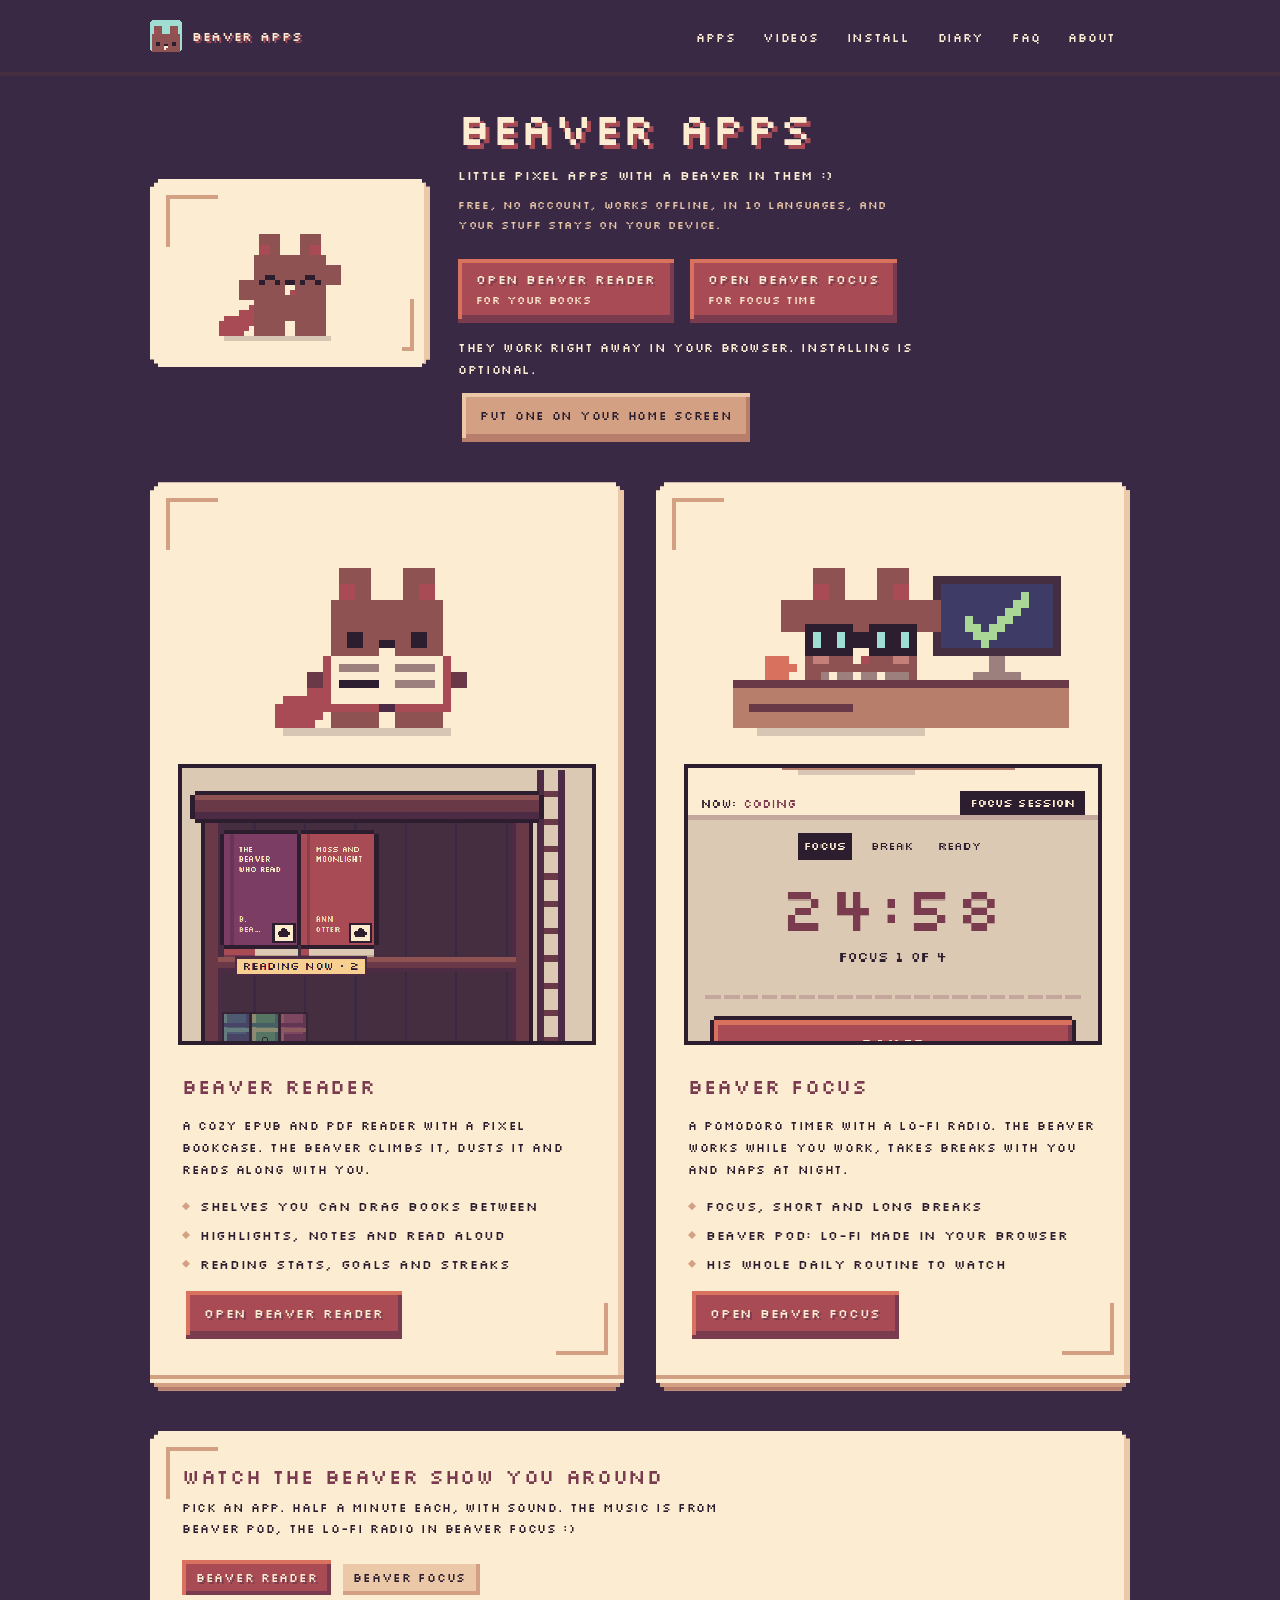
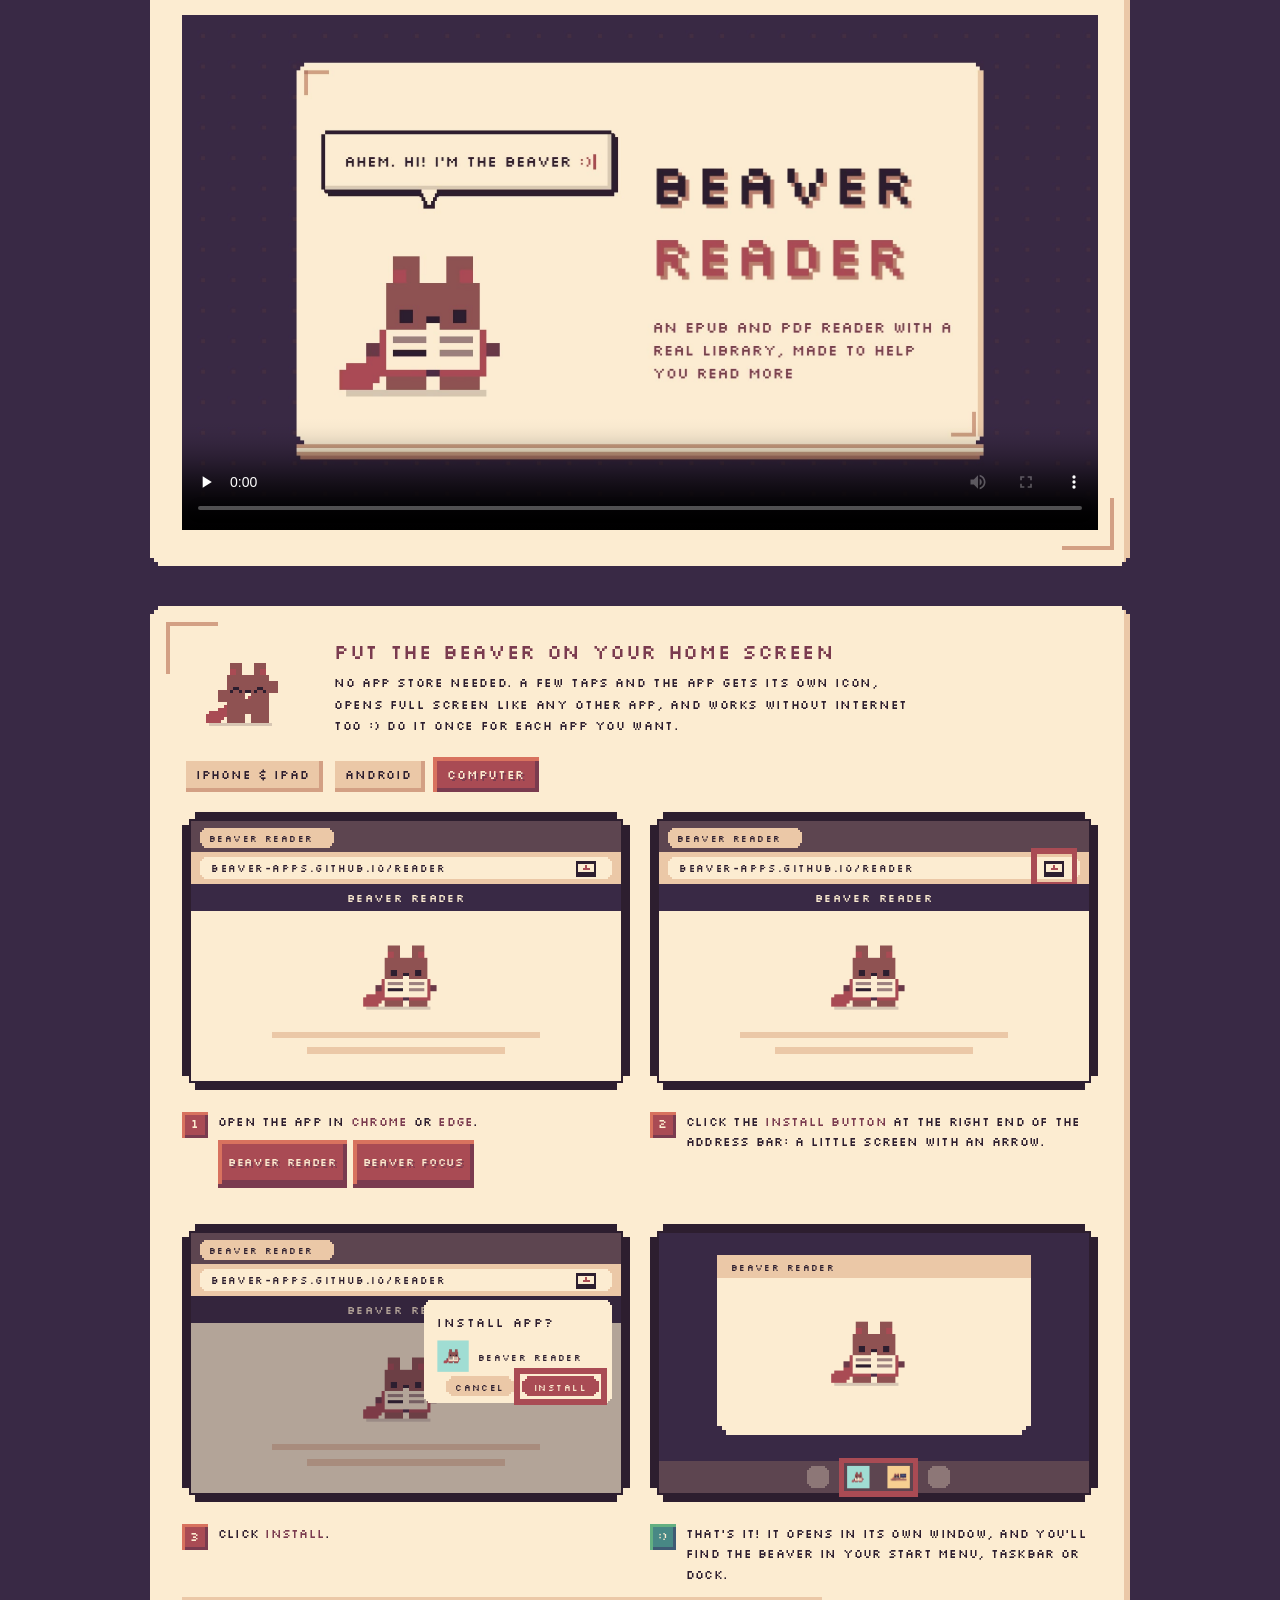
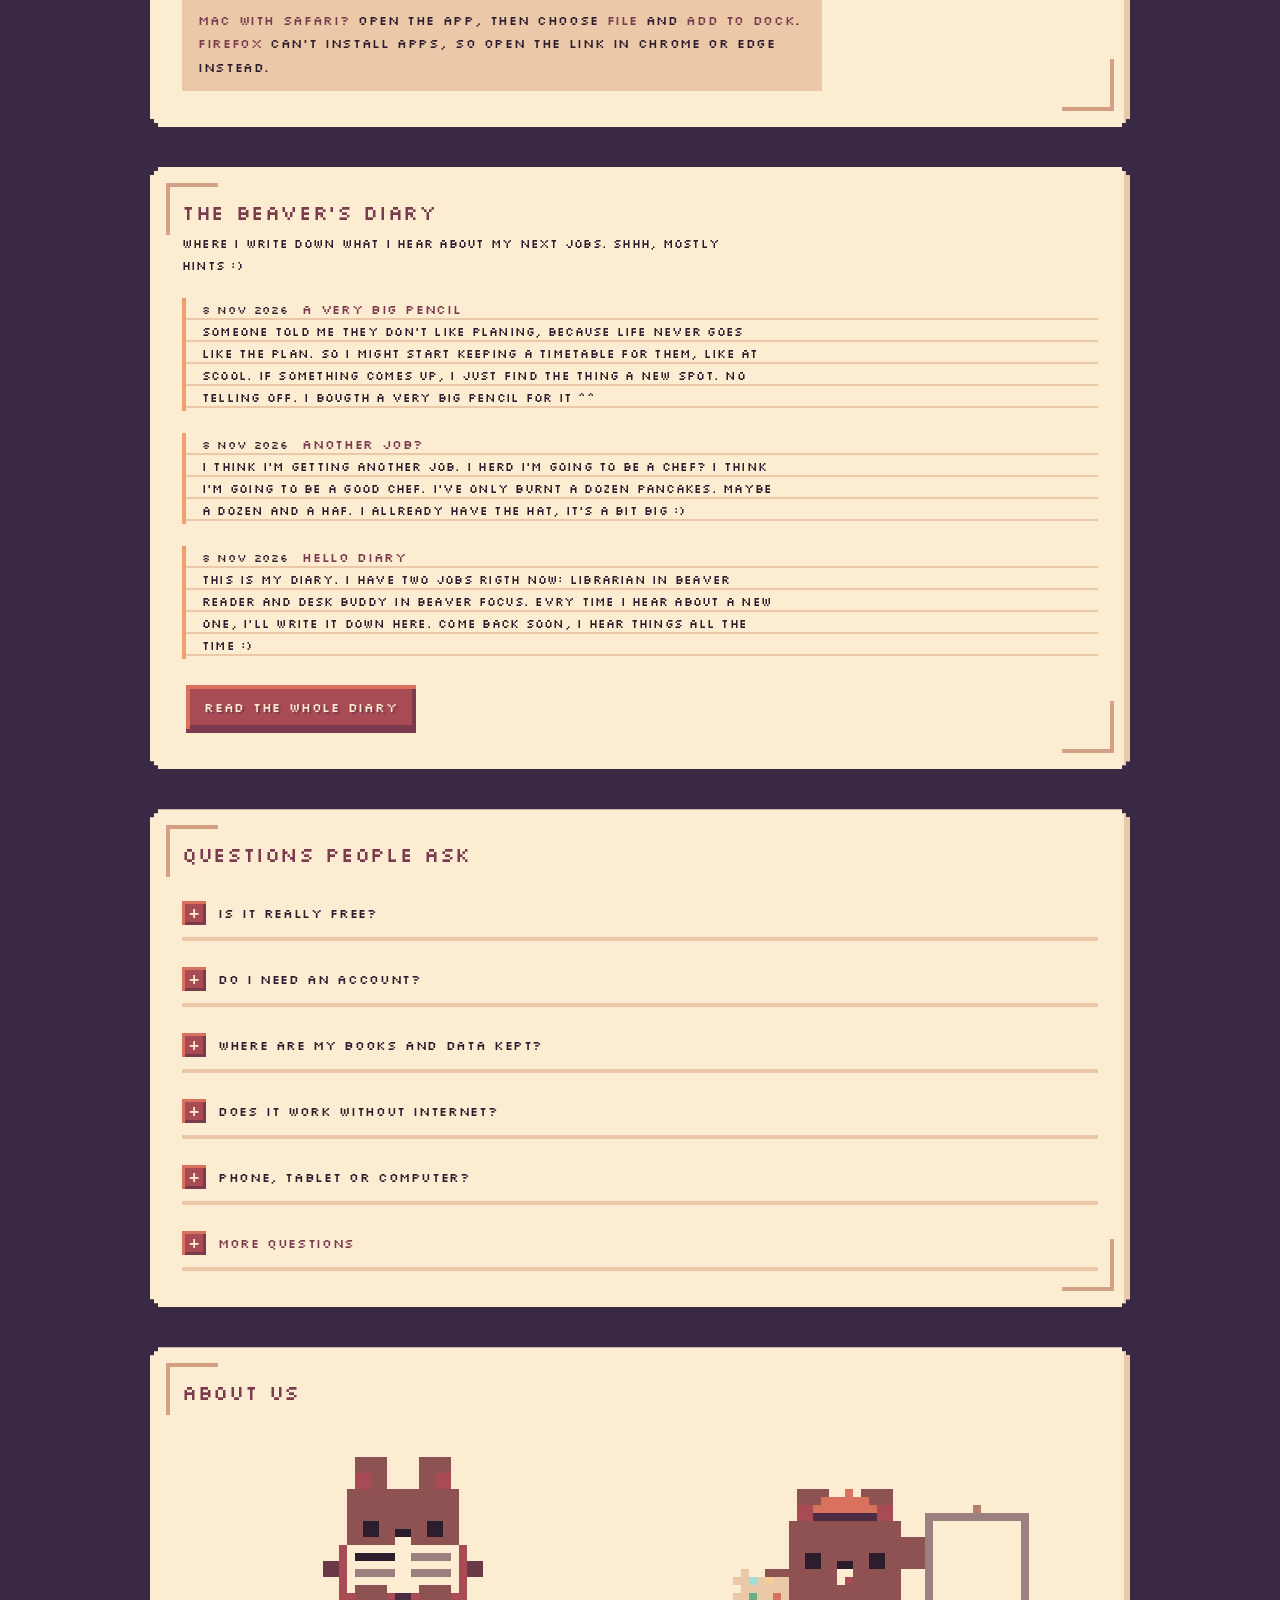
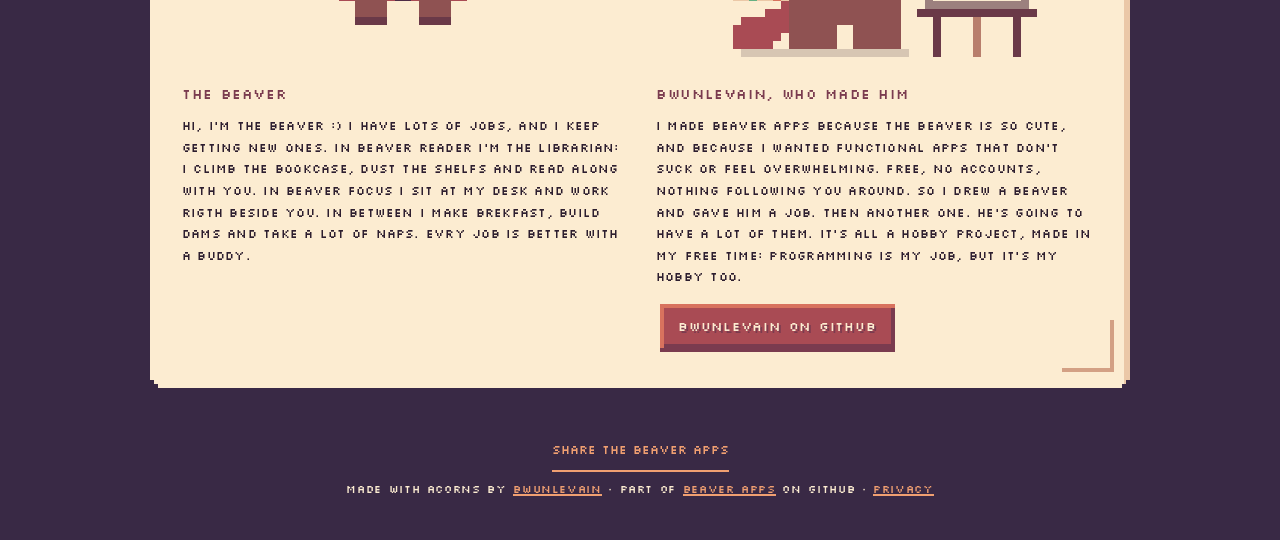
==== commit 6685b82f: "Real app screens in the cards, a two-line hero, Share in the footer, shorter FAQ Each app card shows" ====
--- a/index.html
+++ b/index.html
@@ -37,7 +37,8 @@
       <div class="hero-pic paper"><img src="assets/beaver-wave.gif" width="176" height="120" alt="The pixel beaver waving hello"></div>
       <div>
         <h1>Beaver Apps</h1>
-        <p class="tag">Little pixel apps with a beaver in them :) Free, no account, works offline, in 10 languages, and your stuff stays on your device.</p>
+        <p class="tag">Little pixel apps with a beaver in them :)</p>
+        <p class="tag-sub">Free, no account, works offline, in 10 languages, and your stuff stays on your device.</p>
         <div class="hero-open">
           <a class="btn" href="https://beaver-apps.github.io/reader/"><span>Open Beaver Reader</span><small>for your books</small></a>
           <a class="btn" href="https://beaver-apps.github.io/focus/"><span>Open Beaver Focus</span><small>for focus time</small></a>
@@ -45,8 +46,6 @@
         <p class="share-row">
           <span>They work right away in your browser. Installing is optional.</span>
           <a class="btn btn-quiet" href="#install">Put one on your home screen</a>
-          <button class="howto quiet" id="share" type="button">Share the beaver apps</button>
-          <span class="note" id="share-note" role="status" aria-live="polite"></span>
         </p>
       </div>
     </header>
@@ -54,6 +53,7 @@
     <section class="apps" id="apps" aria-label="The apps">
       <article class="card paper">
         <div class="pic"><img src="assets/beaver-read.gif" width="352" height="240" alt="The beaver reading an open book"></div>
+        <img class="ui-shot" src="assets/ui-reader.png" width="390" height="400" loading="lazy" alt="Beaver Reader on a phone: a pixel bookcase with two books facing out on the Reading now shelf and three spines on To read">
         <h2>Beaver Reader</h2>
         <p>A cozy EPUB and PDF reader with a pixel bookcase. The beaver climbs it, dusts it and reads along with you.</p>
         <ul>
@@ -65,6 +65,7 @@
       </article>
       <article class="card paper">
         <div class="pic"><img src="assets/beaver-code.gif" width="352" height="240" alt="The beaver typing away at a little computer"></div>
+        <img class="ui-shot" src="assets/ui-focus.png" width="390" height="270" loading="lazy" alt="Beaver Focus on a phone: the beaver coding with headphones at his desk above a 24:58 focus timer">
         <h2>Beaver Focus</h2>
         <p>A pomodoro timer with a lo-fi radio. The beaver works while you work, takes breaks with you and naps at night.</p>
         <ul>
@@ -183,25 +184,28 @@
         <summary>Phone, tablet or computer?</summary>
         <p>All of them. Each app has a layout for phones and one for computers, and it runs in any modern browser.</p>
       </details>
-      <details>
+      <details class="faq-more">
+        <summary>More questions</summary>
+        <details>
         <summary>How do I get my stuff on another device?</summary>
         <p>Turn on sync in Settings. Beaver Reader keeps your books, your place, highlights, notes and reading stats in your own Google Drive (or a private GitHub repo), and they follow you to every device. Beaver Focus keeps your stats and settings in a private gist on your own GitHub. Either way, it's your account and only you can see it.</p>
       </details>
-      <details>
+        <details>
         <summary>Which languages?</summary>
         <p>Both speak English, Svenska, Dansk, Norsk, Suomi, Deutsch, Español, Français, 中文 and 日本語. They start in your device's language, and you can switch in Settings.</p>
       </details>
-      <details>
+        <details>
         <summary>Are they in the App Store or Google Play?</summary>
         <p>No, and they don't need to be. You add them straight from your browser in a few taps, and they get their own icon like any other app. The <a href="#install">install guide</a> shows how.</p>
       </details>
-      <details>
+        <details>
         <summary>I found a bug, or I have an idea</summary>
         <p>Tell the beaver :) Open an issue on the app's GitHub page: <a href="https://github.com/beaver-apps/reader/issues">Beaver Reader</a> or <a href="https://github.com/beaver-apps/focus/issues">Beaver Focus</a>. You'll need a free GitHub account.</p>
       </details>
-      <details>
+        <details>
         <summary>Can I share or change them?</summary>
         <p>Share them all you like: send the links, post screenshots and videos of you using them. But the apps, the beaver and the art belong to BwunLevain, so please don't copy, re-upload, change or sell them. Got an idea for a change? Tell the beaver (see above) :)</p>
+      </details>
       </details>
     </section>
 
@@ -222,7 +226,7 @@
       </div>
     </section>
 
-    <footer>Made with acorns by <a href="https://github.com/BwunLevain">BwunLevain</a> · part of <a href="https://github.com/beaver-apps">Beaver Apps</a> on GitHub · <a href="privacy.html">Privacy</a></footer>
+    <footer><p class="share-foot"><button class="howto quiet" id="share" type="button">Share the beaver apps</button> <span class="note" id="share-note" role="status" aria-live="polite"></span></p>Made with acorns by <a href="https://github.com/BwunLevain">BwunLevain</a> · part of <a href="https://github.com/beaver-apps">Beaver Apps</a> on GitHub · <a href="privacy.html">Privacy</a></footer>
   </main>
   <a class="btn totop" href="#top" aria-label="Back to the top"><svg width="14" height="14" viewBox="0 0 7 7" aria-hidden="true" shape-rendering="crispEdges" fill="currentColor"><path d="M3 0h1v1h1v1h1v1h1v1H5v3H2V4H0V3h1V2h1V1h1z"/></svg><span>Top</span></a>
   <script>
--- a/assets/site.css
+++ b/assets/site.css
@@ -46,7 +46,8 @@
 .hero-pic { padding:20px 28px 16px; }
 .hero-pic img { width:224px; height:auto; }   /* the GIFs are drawn on the same cream as the paper */
 h1 { margin:0 0 12px; font-weight:400; font-size:clamp(28px, 6vw, 44px); line-height:1.1; color:var(--cream); text-shadow:4px 4px 0 var(--red); }
-.tag { margin:0 0 20px; font-size:13px; line-height:1.8; max-width:52ch; }
+.tag { margin:0 0 8px; font-size:13px; line-height:1.8; max-width:52ch; }
+.tag-sub { margin:0 0 20px; font-size:11px; line-height:1.8; max-width:56ch; color:var(--paper-lo); }
 .btn { font:inherit; font-size:13px; letter-spacing:.06em; color:var(--cream); text-shadow:2px 2px 0 var(--red-lo); text-decoration:none;
   display:inline-flex; align-items:center; gap:10px; padding:12px 18px; margin:4px; border:0; cursor:pointer; background:var(--red);
   box-shadow:inset 4px 4px 0 0 var(--red-hi), inset -4px -4px 0 0 var(--red-lo), 0 4px 0 0 var(--red-lo); }
@@ -80,6 +81,10 @@
 .card .btn { align-self:flex-start; margin-top:auto; }
 
 footer { text-align:center; font-size:11px; line-height:1.8; }
+.share-foot { margin:0 0 8px; }
+.ui-shot { display:block; width:100%; height:auto; aspect-ratio:3 / 2; object-fit:cover; object-position:top; image-rendering:pixelated; margin:0 0 16px; box-shadow:0 0 0 4px var(--ink); }   /* the real app, next to the beaver */
+.faq-more > summary { color:var(--accent); }
+.navlinks a { min-height:44px; display:inline-flex; align-items:center; }
 footer a { color:var(--peach); text-decoration:none; box-shadow:inset 0 -2px 0 currentColor; }
 footer a:hover, footer a:focus-visible { background:var(--red); color:var(--cream); box-shadow:none; outline:none; }
 
@@ -151,9 +156,10 @@
   .install { padding:26px 20px 30px; }
   .faq, .about { padding:26px 20px 30px; }
   .about-grid { grid-template-columns:1fr; }
-  .brand { display:none; }                                    /* phones: all six buttons fit across, no icon */
+  .brand span { display:none; }                               /* phones: just the beaver icon, so all six buttons still fit */
+  .brand img { width:24px; height:24px; }
   .navlinks { margin:0; width:100%; justify-content:space-between; gap:4px; padding:4px 2px; }
-  .navlinks a { font-size:11px; letter-spacing:.02em; padding:0 5px; min-height:44px; display:inline-flex; align-items:center; }   /* 44px to tap; text 11px or more */
+  .navlinks a { font-size:11px; letter-spacing:.02em; padding:0 4px; min-height:44px; display:inline-flex; align-items:center; }   /* 44px to tap; text 11px or more */
   .tab { min-height:44px; }
   .watch { padding:26px 20px 30px; }
   .film video { aspect-ratio:9 / 16; }
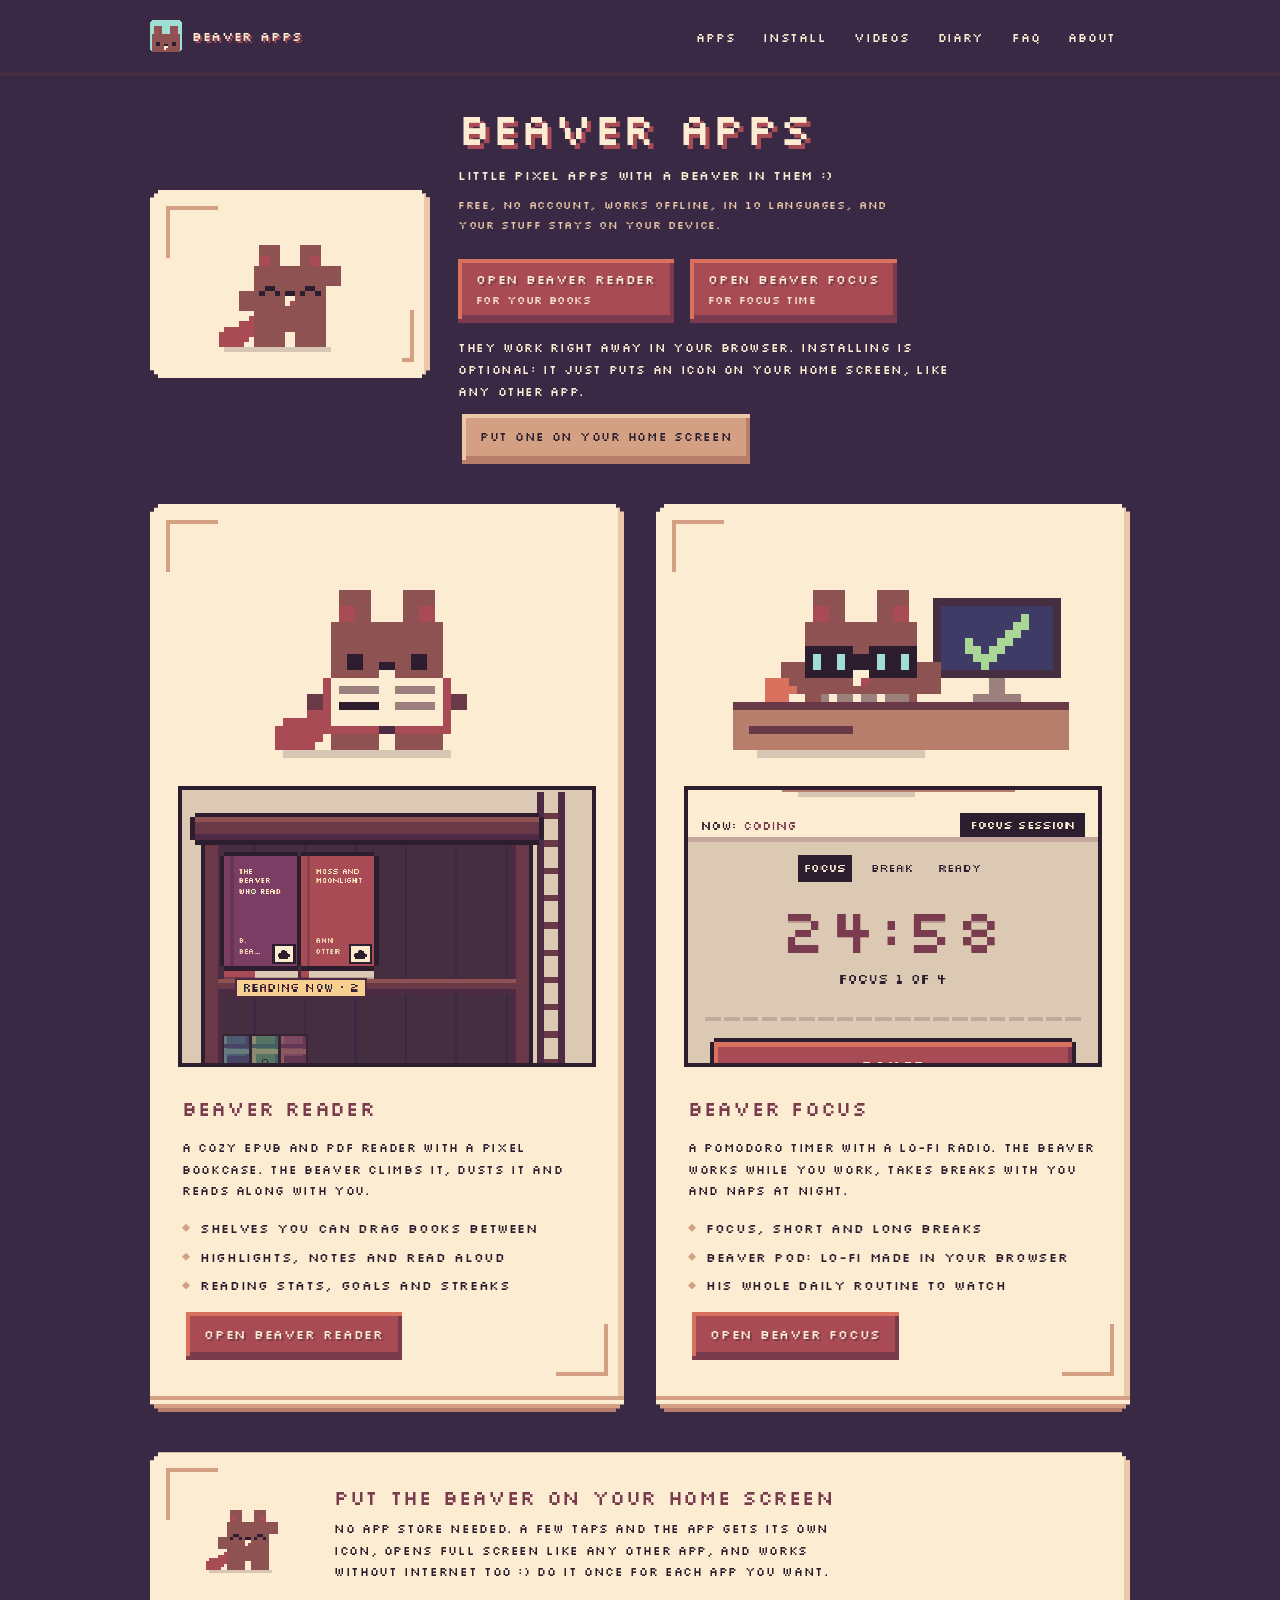
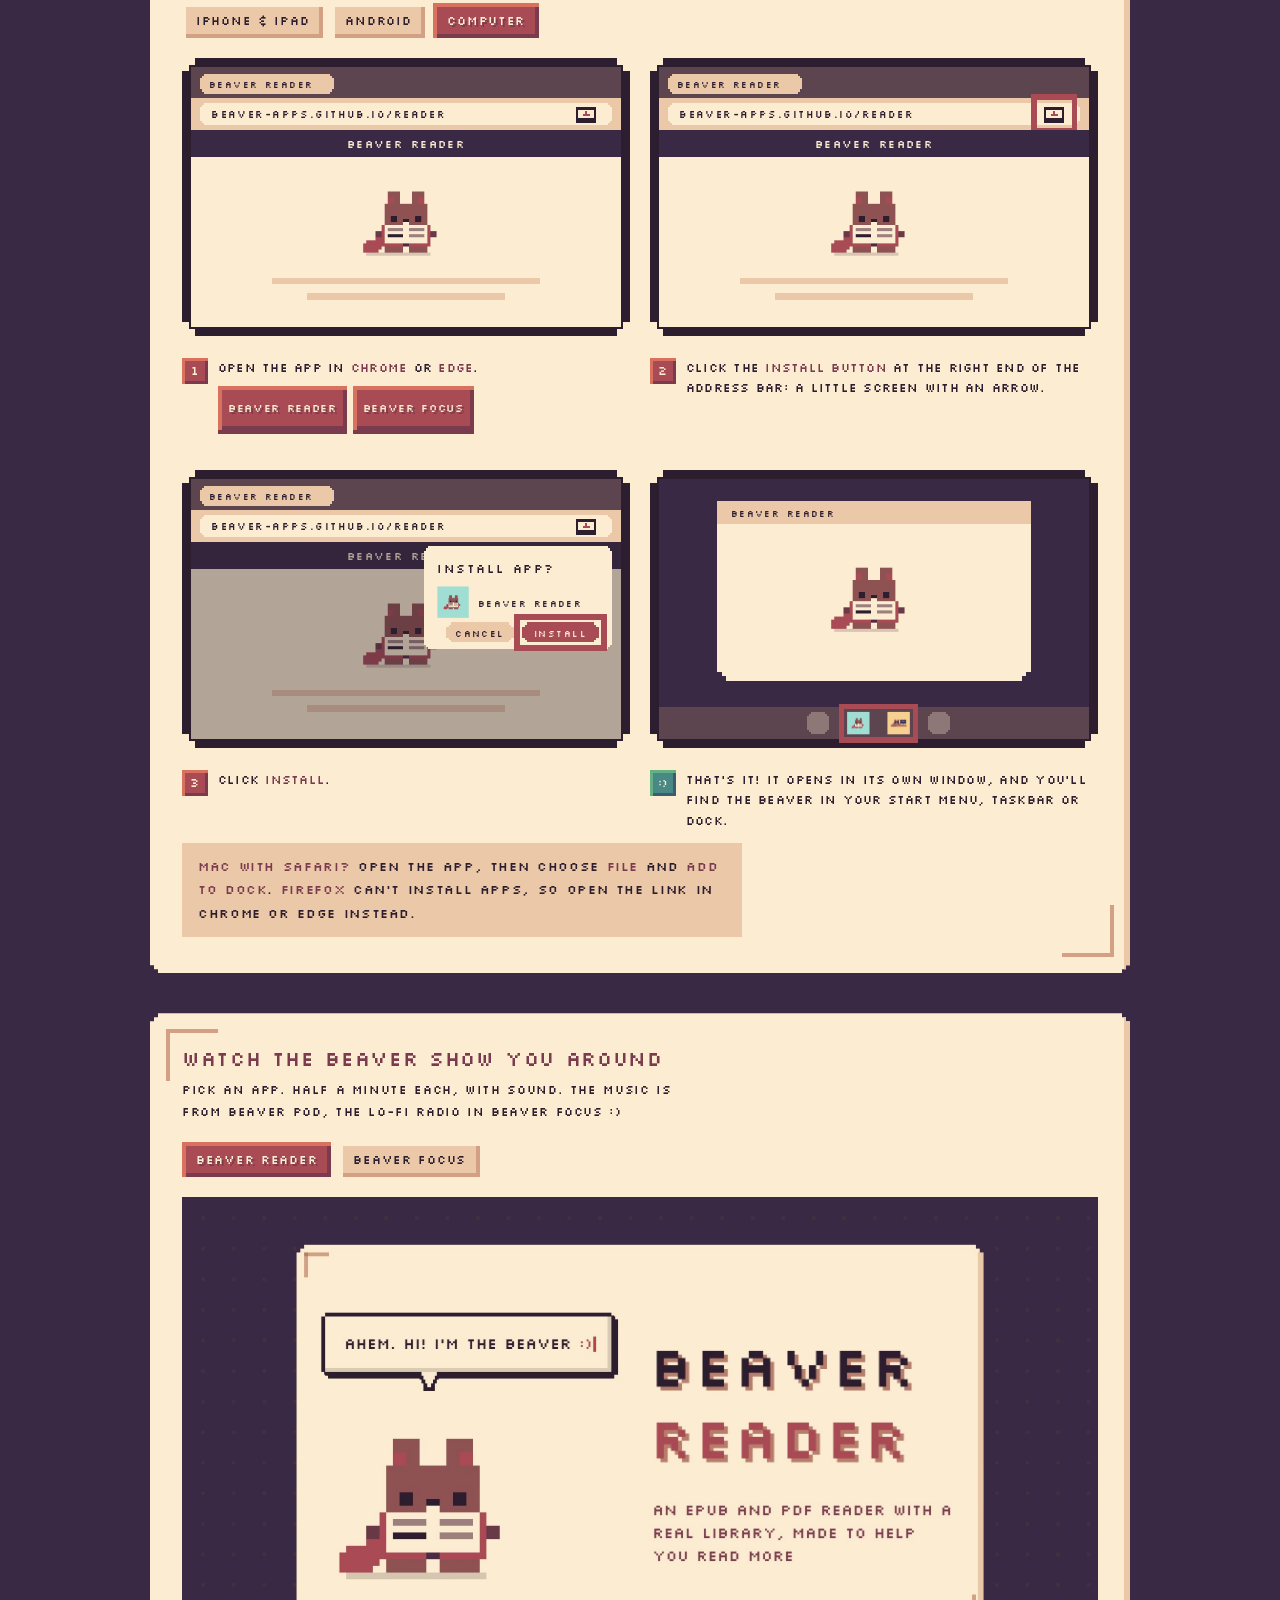
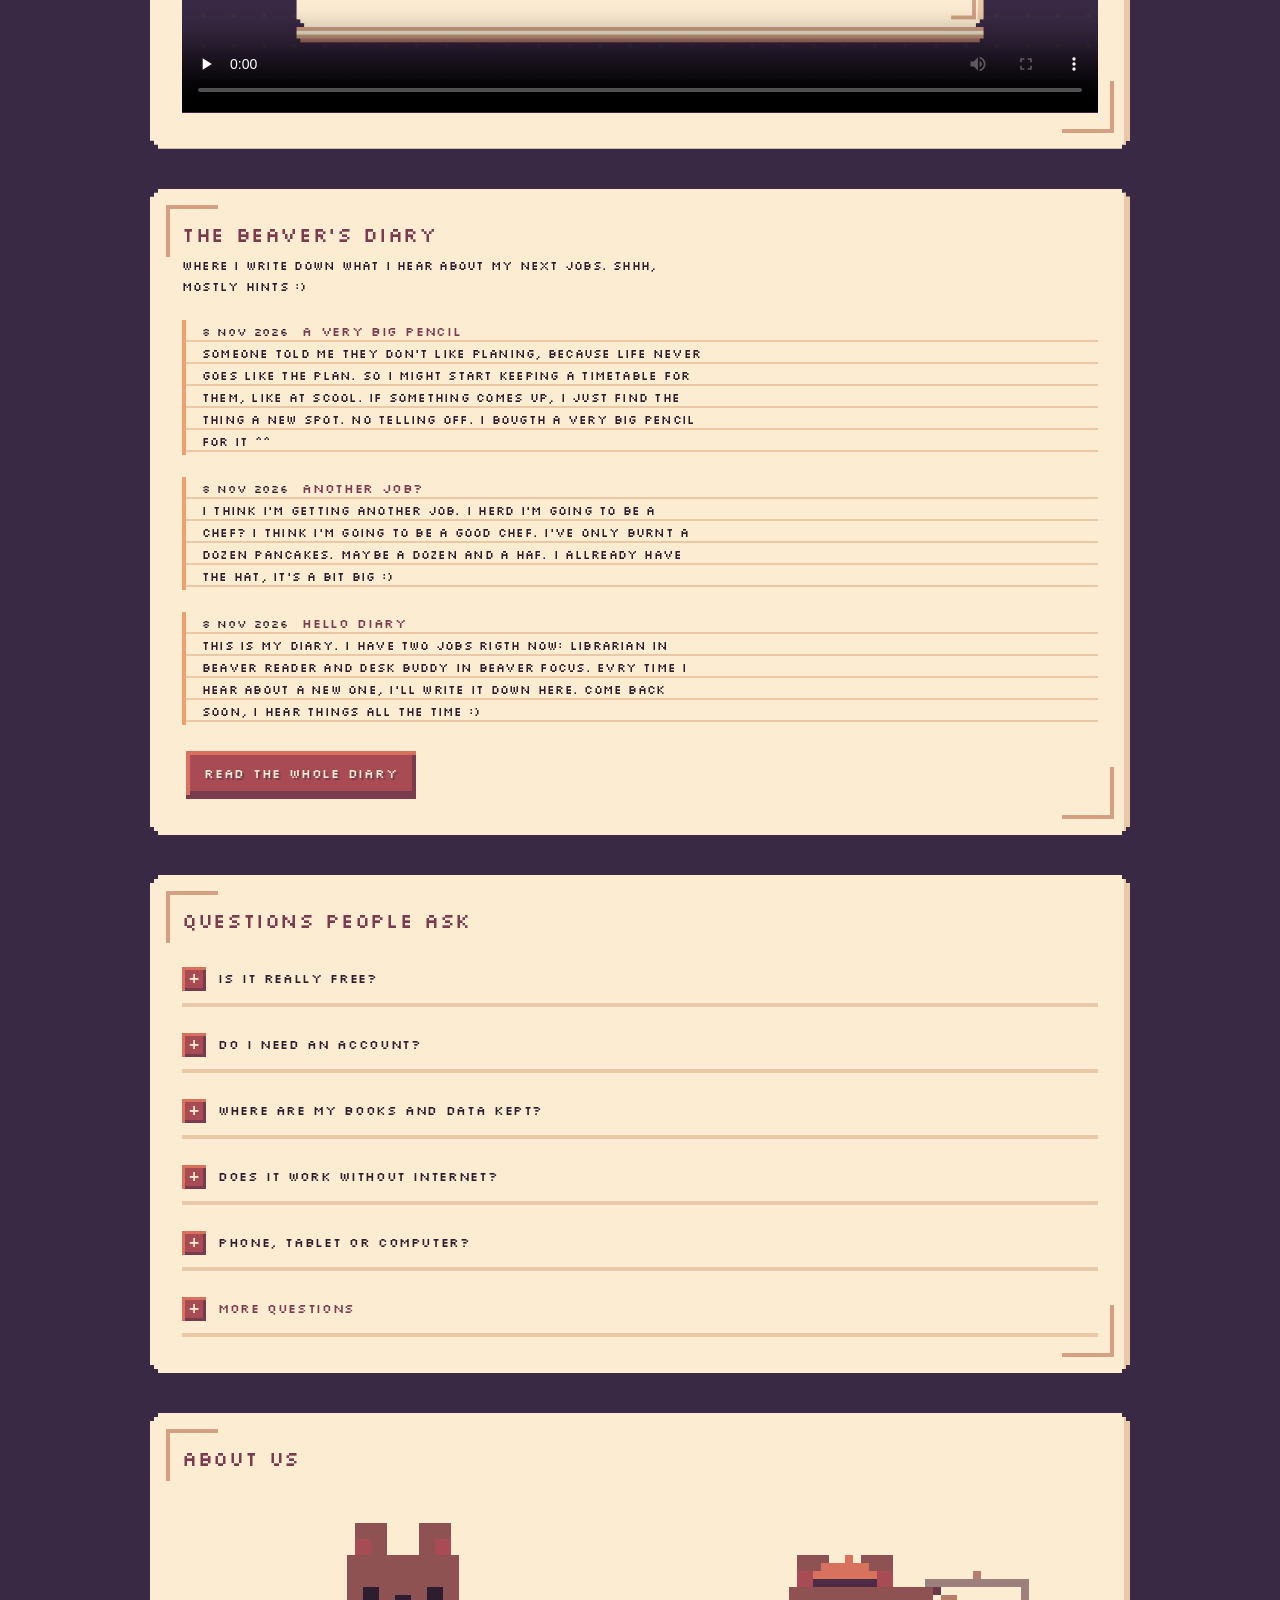
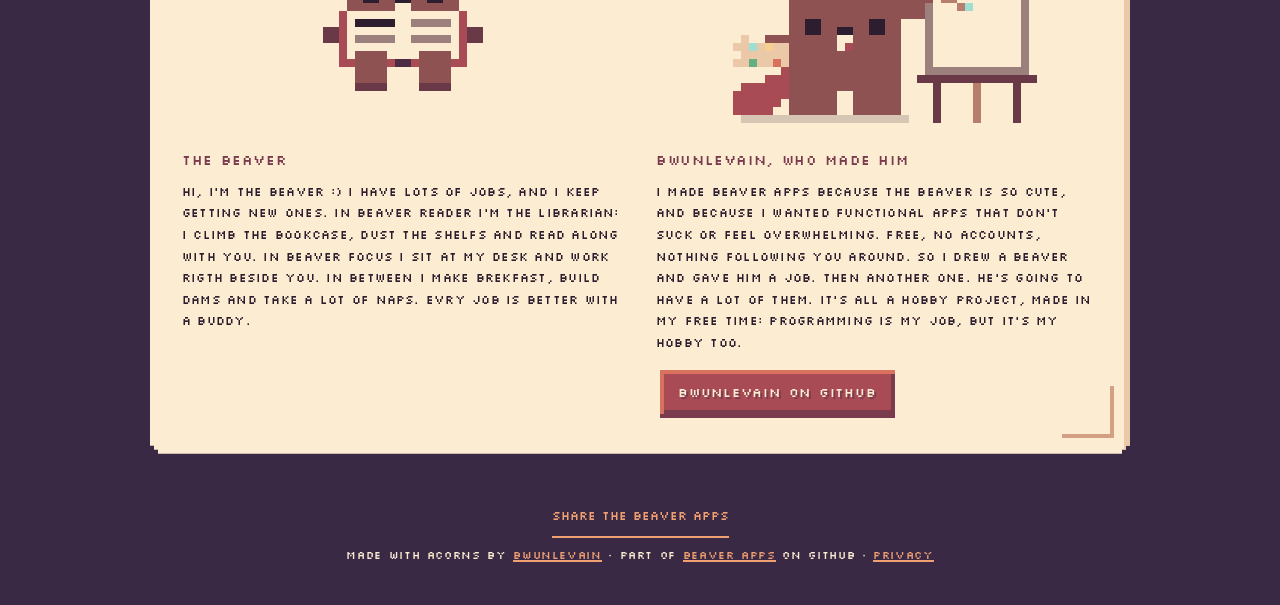
==== commit 20afdc30: "Install before videos, say what installing does, a link in the diary fallback The install guide now " ====
--- a/index.html
+++ b/index.html
@@ -28,7 +28,7 @@
     <div class="topnav-in">
       <a class="brand" href="#top"><img src="assets/favicon.svg" width="32" height="32" alt=""><span>Beaver Apps</span></a>
       <div class="navlinks">
-        <a href="#apps">Apps</a><a href="#watch">Videos</a><a href="#install">Install</a><a href="#diary">Diary</a><a href="#faq">FAQ</a><a href="#about">About</a>
+        <a href="#apps">Apps</a><a href="#install">Install</a><a href="#watch">Videos</a><a href="#diary">Diary</a><a href="#faq">FAQ</a><a href="#about">About</a>
       </div>
     </div>
   </nav>
@@ -44,7 +44,7 @@
           <a class="btn" href="https://beaver-apps.github.io/focus/"><span>Open Beaver Focus</span><small>for focus time</small></a>
         </div>
         <p class="share-row">
-          <span>They work right away in your browser. Installing is optional.</span>
+          <span>They work right away in your browser. Installing is optional: it just puts an icon on your home screen, like any other app.</span>
           <a class="btn btn-quiet" href="#install">Put one on your home screen</a>
         </p>
       </div>
@@ -77,6 +77,53 @@
       </article>
     </section>
 
+    <section class="install paper" id="install" aria-labelledby="install-title">
+      <div class="install-head">
+        <img src="assets/beaver-wave.gif" width="176" height="120" alt="">
+        <div>
+          <h2 id="install-title">Put the beaver on your home screen</h2>
+          <p>No app store needed. A few taps and the app gets its own icon, opens full screen like any other app, and works without internet too :) Do it once for each app you want.</p>
+        </div>
+      </div>
+      <div class="tabs" role="tablist" aria-label="Your device">
+        <button class="tab" role="tab" id="tab-ios" aria-controls="how-ios" aria-selected="true" type="button">iPhone &amp; iPad</button>
+        <button class="tab" role="tab" id="tab-android" aria-controls="how-android" aria-selected="false" type="button" tabindex="-1">Android</button>
+        <button class="tab" role="tab" id="tab-computer" aria-controls="how-computer" aria-selected="false" type="button" tabindex="-1">Computer</button>
+      </div>
+
+      <div class="how" id="how-ios" role="tabpanel" aria-labelledby="tab-ios">
+        <ol class="steps">
+          <li><div class="shot" data-shot="ios-open"></div><p class="say"><span>Open the app in <b>Safari</b>.<span class="open"><a class="btn" href="https://beaver-apps.github.io/reader/">Beaver Reader</a><a class="btn" href="https://beaver-apps.github.io/focus/">Beaver Focus</a></span></span></p></li>
+          <li><div class="shot" data-shot="ios-more"></div><p class="say"><span>Tap <b>&middot;&middot;&middot;</b> at the bottom right.<small>Don't see it? Tap the <b>Share</b> button (a square with an arrow) and skip to step 4. On an iPad it's at the top.</small></span></p></li>
+          <li><div class="shot" data-shot="ios-share"></div><p class="say"><span>Tap <b>Share</b>.</span></p></li>
+          <li><div class="shot" data-shot="ios-add"></div><p class="say"><span>Scroll down a bit and tap <b>Add to Home Screen</b>.</span></p></li>
+          <li><div class="shot" data-shot="ios-confirm"></div><p class="say"><span>Leave <b>Open as Web App</b> on, then tap <b>Add</b>.</span></p></li>
+          <li class="done"><div class="shot" data-shot="phone-home"></div><p class="say"><span>That's it! The beaver is on your home screen. Tap him to open the app.</span></p></li>
+        </ol>
+      </div>
+
+      <div class="how" id="how-android" role="tabpanel" aria-labelledby="tab-android" hidden>
+        <ol class="steps">
+          <li><div class="shot" data-shot="android-open"></div><p class="say"><span>Open the app in <b>Chrome</b>.<span class="open"><a class="btn" href="https://beaver-apps.github.io/reader/">Beaver Reader</a><a class="btn" href="https://beaver-apps.github.io/focus/">Beaver Focus</a></span></span></p></li>
+          <li><div class="shot" data-shot="android-menu"></div><p class="say"><span>Tap <b>&#8942;</b> at the top right.</span></p></li>
+          <li><div class="shot" data-shot="android-add"></div><p class="say"><span>Tap <b>Add to home screen</b>.<small>On some phones it says <b>Install app</b>.</small></span></p></li>
+          <li><div class="shot" data-shot="android-install"></div><p class="say"><span>Tap <b>Install</b>.</span></p></li>
+          <li class="done"><div class="shot" data-shot="android-home"></div><p class="say"><span>That's it! The beaver is on your home screen. Tap him to open the app.</span></p></li>
+        </ol>
+        <p class="tip"><b>Samsung Internet?</b> Tap the &#9776; menu at the bottom, then <b>Add page to</b>, then <b>Home screen</b>.</p>
+      </div>
+
+      <div class="how" id="how-computer" role="tabpanel" aria-labelledby="tab-computer" hidden>
+        <ol class="steps">
+          <li><div class="shot" data-shot="pc-open"></div><p class="say"><span>Open the app in <b>Chrome</b> or <b>Edge</b>.<span class="open"><a class="btn" href="https://beaver-apps.github.io/reader/">Beaver Reader</a><a class="btn" href="https://beaver-apps.github.io/focus/">Beaver Focus</a></span></span></p></li>
+          <li><div class="shot" data-shot="pc-icon"></div><p class="say"><span>Click the <b>install button</b> at the right end of the address bar: a little screen with an arrow.</span></p></li>
+          <li><div class="shot" data-shot="pc-install"></div><p class="say"><span>Click <b>Install</b>.</span></p></li>
+          <li class="done"><div class="shot" data-shot="pc-done"></div><p class="say"><span>That's it! It opens in its own window, and you'll find the beaver in your Start menu, taskbar or Dock.</span></p></li>
+        </ol>
+        <p class="tip"><b>Mac with Safari?</b> Open the app, then choose <b>File</b> and <b>Add to Dock</b>. <b>Firefox</b> can't install apps, so open the link in Chrome or Edge instead.</p>
+      </div>
+    </section>
+
     <section class="watch paper" id="watch" aria-labelledby="watch-title">
       <div class="watch-head">
         <h2 id="watch-title">Watch the beaver show you around</h2>
@@ -104,53 +151,6 @@
       </div>
     </section>
 
-    <section class="install paper" id="install" aria-labelledby="install-title">
-      <div class="install-head">
-        <img src="assets/beaver-wave.gif" width="176" height="120" alt="">
-        <div>
-          <h2 id="install-title">Put the beaver on your home screen</h2>
-          <p>No app store needed. A few taps and the app gets its own icon, opens full screen like any other app, and works without internet too :) Do it once for each app you want.</p>
-        </div>
-      </div>
-      <div class="tabs" role="tablist" aria-label="Your device">
-        <button class="tab" role="tab" id="tab-ios" aria-controls="how-ios" aria-selected="true" type="button">iPhone &amp; iPad</button>
-        <button class="tab" role="tab" id="tab-android" aria-controls="how-android" aria-selected="false" type="button" tabindex="-1">Android</button>
-        <button class="tab" role="tab" id="tab-computer" aria-controls="how-computer" aria-selected="false" type="button" tabindex="-1">Computer</button>
-      </div>
-
-      <div class="how" id="how-ios" role="tabpanel" aria-labelledby="tab-ios">
-        <ol class="steps">
-          <li><div class="shot" data-shot="ios-open"></div><p class="say"><span>Open the app in <b>Safari</b>.<span class="open"><a class="btn" href="https://beaver-apps.github.io/reader/">Beaver Reader</a><a class="btn" href="https://beaver-apps.github.io/focus/">Beaver Focus</a></span></span></p></li>
-          <li><div class="shot" data-shot="ios-more"></div><p class="say"><span>Tap <b>&middot;&middot;&middot;</b> at the bottom right.<small>Don't see it? Tap the <b>Share</b> button (a square with an arrow) and skip to step 4. On an iPad it's at the top.</small></span></p></li>
-          <li><div class="shot" data-shot="ios-share"></div><p class="say"><span>Tap <b>Share</b>.</span></p></li>
-          <li><div class="shot" data-shot="ios-add"></div><p class="say"><span>Scroll down a bit and tap <b>Add to Home Screen</b>.</span></p></li>
-          <li><div class="shot" data-shot="ios-confirm"></div><p class="say"><span>Leave <b>Open as Web App</b> on, then tap <b>Add</b>.</span></p></li>
-          <li class="done"><div class="shot" data-shot="phone-home"></div><p class="say"><span>That's it! The beaver is on your home screen. Tap him to open the app.</span></p></li>
-        </ol>
-      </div>
-
-      <div class="how" id="how-android" role="tabpanel" aria-labelledby="tab-android" hidden>
-        <ol class="steps">
-          <li><div class="shot" data-shot="android-open"></div><p class="say"><span>Open the app in <b>Chrome</b>.<span class="open"><a class="btn" href="https://beaver-apps.github.io/reader/">Beaver Reader</a><a class="btn" href="https://beaver-apps.github.io/focus/">Beaver Focus</a></span></span></p></li>
-          <li><div class="shot" data-shot="android-menu"></div><p class="say"><span>Tap <b>&#8942;</b> at the top right.</span></p></li>
-          <li><div class="shot" data-shot="android-add"></div><p class="say"><span>Tap <b>Add to home screen</b>.<small>On some phones it says <b>Install app</b>.</small></span></p></li>
-          <li><div class="shot" data-shot="android-install"></div><p class="say"><span>Tap <b>Install</b>.</span></p></li>
-          <li class="done"><div class="shot" data-shot="android-home"></div><p class="say"><span>That's it! The beaver is on your home screen. Tap him to open the app.</span></p></li>
-        </ol>
-        <p class="tip"><b>Samsung Internet?</b> Tap the &#9776; menu at the bottom, then <b>Add page to</b>, then <b>Home screen</b>.</p>
-      </div>
-
-      <div class="how" id="how-computer" role="tabpanel" aria-labelledby="tab-computer" hidden>
-        <ol class="steps">
-          <li><div class="shot" data-shot="pc-open"></div><p class="say"><span>Open the app in <b>Chrome</b> or <b>Edge</b>.<span class="open"><a class="btn" href="https://beaver-apps.github.io/reader/">Beaver Reader</a><a class="btn" href="https://beaver-apps.github.io/focus/">Beaver Focus</a></span></span></p></li>
-          <li><div class="shot" data-shot="pc-icon"></div><p class="say"><span>Click the <b>install button</b> at the right end of the address bar: a little screen with an arrow.</span></p></li>
-          <li><div class="shot" data-shot="pc-install"></div><p class="say"><span>Click <b>Install</b>.</span></p></li>
-          <li class="done"><div class="shot" data-shot="pc-done"></div><p class="say"><span>That's it! It opens in its own window, and you'll find the beaver in your Start menu, taskbar or Dock.</span></p></li>
-        </ol>
-        <p class="tip"><b>Mac with Safari?</b> Open the app, then choose <b>File</b> and <b>Add to Dock</b>. <b>Firefox</b> can't install apps, so open the link in Chrome or Edge instead.</p>
-      </div>
-    </section>
-
 
     <section class="diary paper" id="diary" aria-labelledby="diary-title">
       <div class="diary-head">
@@ -158,7 +158,7 @@
         <p class="diary-sub">Where I write down what I hear about my next jobs. Shhh, mostly hints :)</p>
       </div>
       <!-- the newest entries, copied in from diary.html (the one place they're written) -->
-      <div class="entries" id="diary-latest"><p class="diary-fallback">My newest notes are in the diary. Come have a look :)</p></div>
+      <div class="entries" id="diary-latest"><p class="diary-fallback">My newest notes are in <a href="diary.html">the diary</a>. Come have a look :)</p></div>
       <a class="btn" href="diary.html">Read the whole diary</a>
     </section>
 
@@ -260,7 +260,7 @@
       if (on && (a.offsetLeft < bar.scrollLeft || a.offsetLeft + a.offsetWidth > bar.scrollLeft + bar.clientWidth)) bar.scrollLeft = a.offsetLeft - 8;
     });
     const seen = new IntersectionObserver(es => es.forEach(e => { if (e.isIntersecting) mark(e.target.id); }), { rootMargin: '-35% 0px -60% 0px' });
-    ['top', 'apps', 'watch', 'install', 'diary', 'faq', 'about'].forEach(id => seen.observe(document.getElementById(id)));
+    ['top', 'apps', 'install', 'watch', 'diary', 'faq', 'about'].forEach(id => seen.observe(document.getElementById(id)));
 
     // ---------- back to the top: shows once the beaver at the top is off screen ----------
     const toTop = document.querySelector('.totop');
--- a/assets/site.css
+++ b/assets/site.css
@@ -60,7 +60,7 @@
 .hero-open { display:flex; flex-wrap:wrap; gap:8px; margin:0 0 14px -4px; }      /* the two apps are the first thing to press */
 .hero-open .btn { flex-direction:column; align-items:flex-start; gap:6px; }
 .hero-open .btn small { font-size:11px; letter-spacing:.04em; color:var(--cream); text-shadow:none; }   /* what each one is for */
-main section p { max-width:64ch; }                               /* reading lines stay a comfortable length */
+main section p { max-width:56ch; }                               /* reading lines stay a comfortable length */
 .share-row { display:flex; flex-wrap:wrap; gap:8px 16px; align-items:center; margin:0; font-size:12px; line-height:1.8; max-width:56ch; }
 .howto.quiet { font:inherit; font-size:12px; background:none; border:0; padding:0; cursor:pointer; min-height:44px; }   /* Share: a quiet link, not a button */
 .note { font-size:11px; color:var(--peach); min-height:1em; }
@@ -215,3 +215,5 @@
   .diary-top { grid-template-columns:1fr; justify-items:center; text-align:center; }
   .diary-top .hero-pic img { width:132px; }
 }
+
+.diary-fallback a { color:var(--accent); }
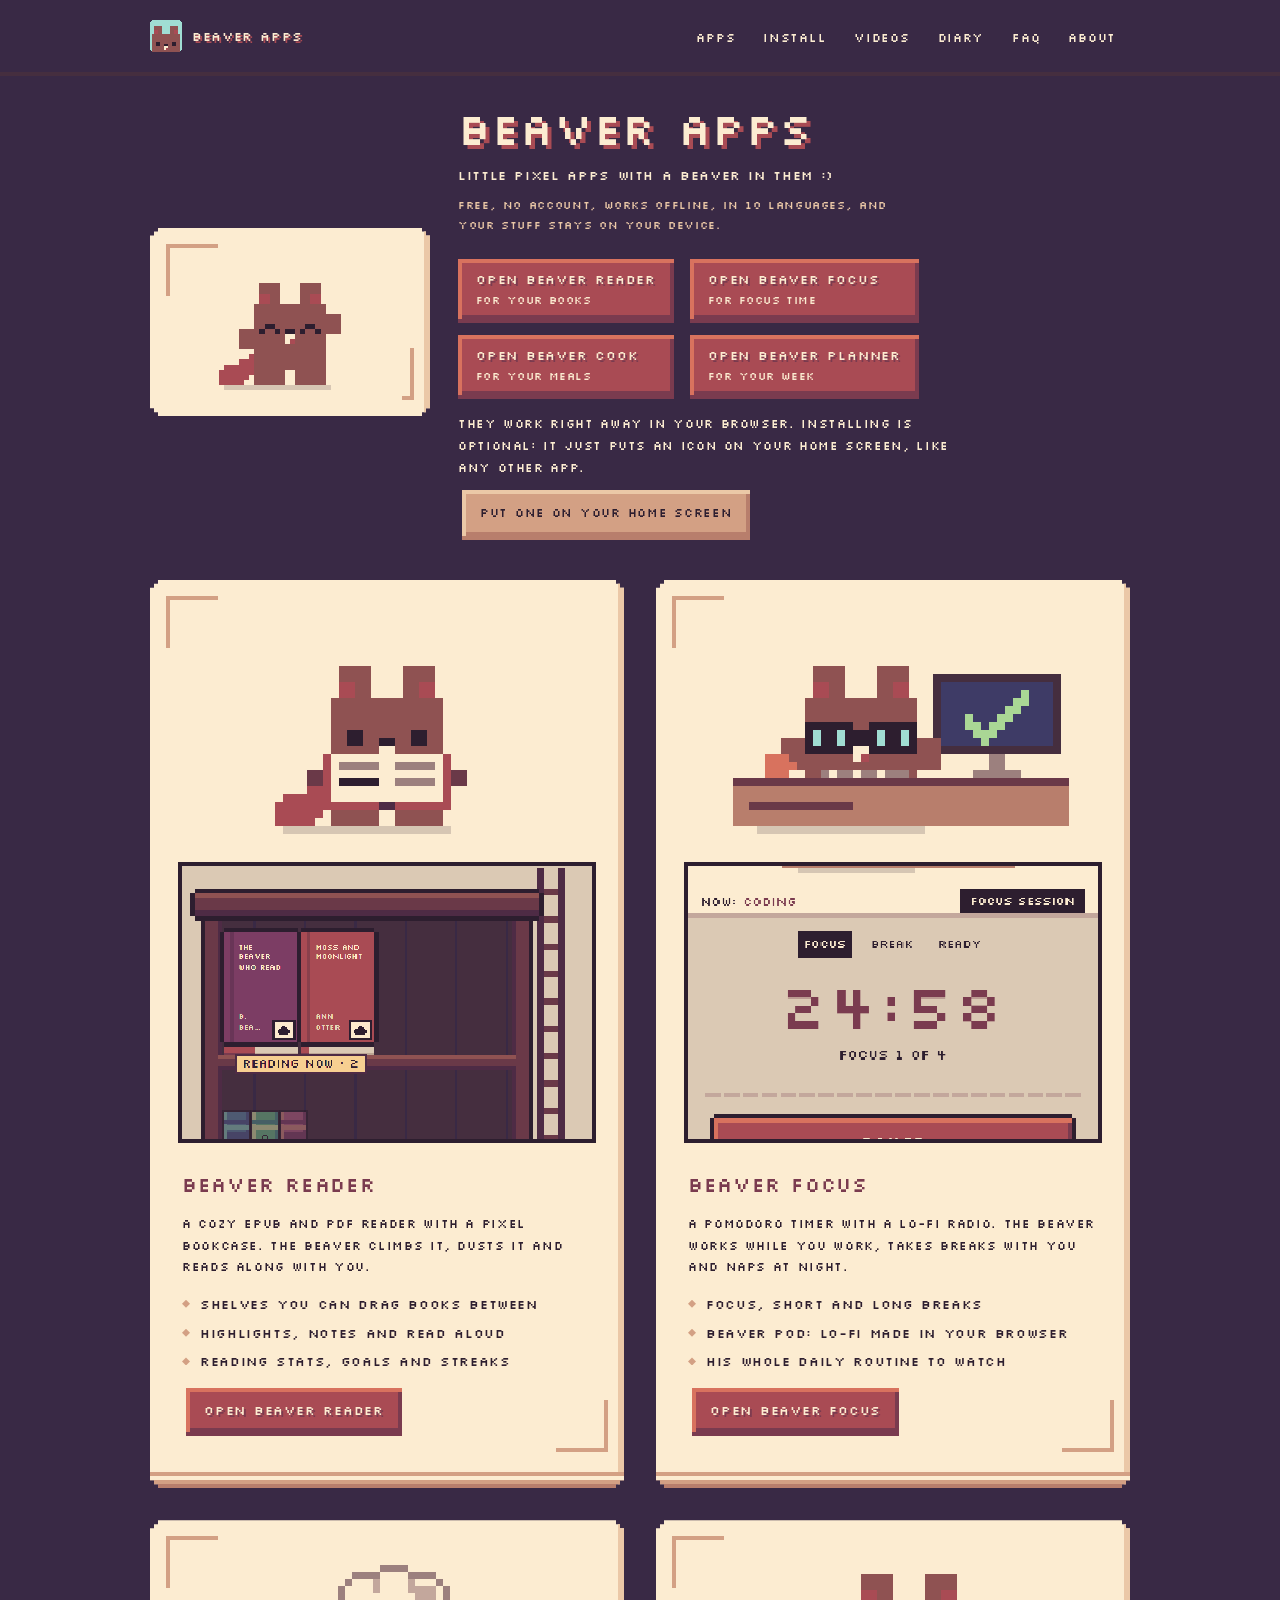
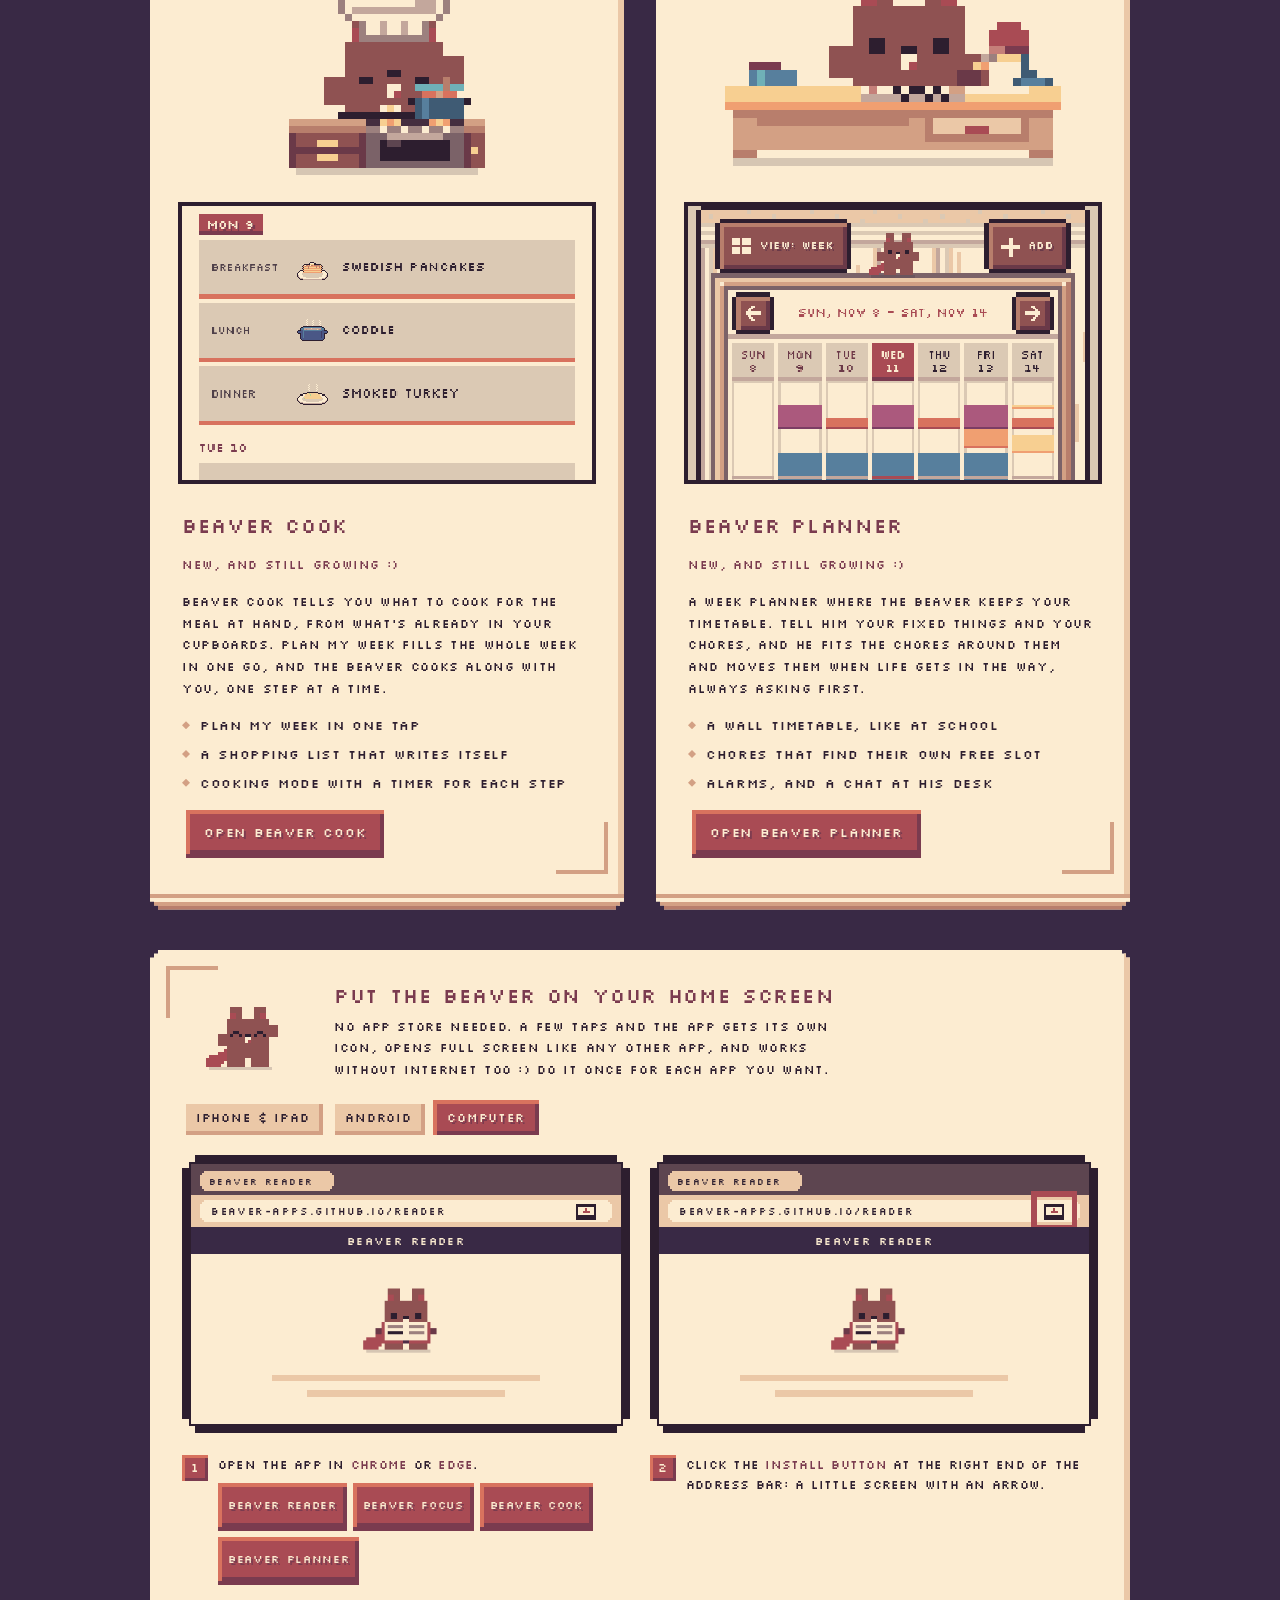
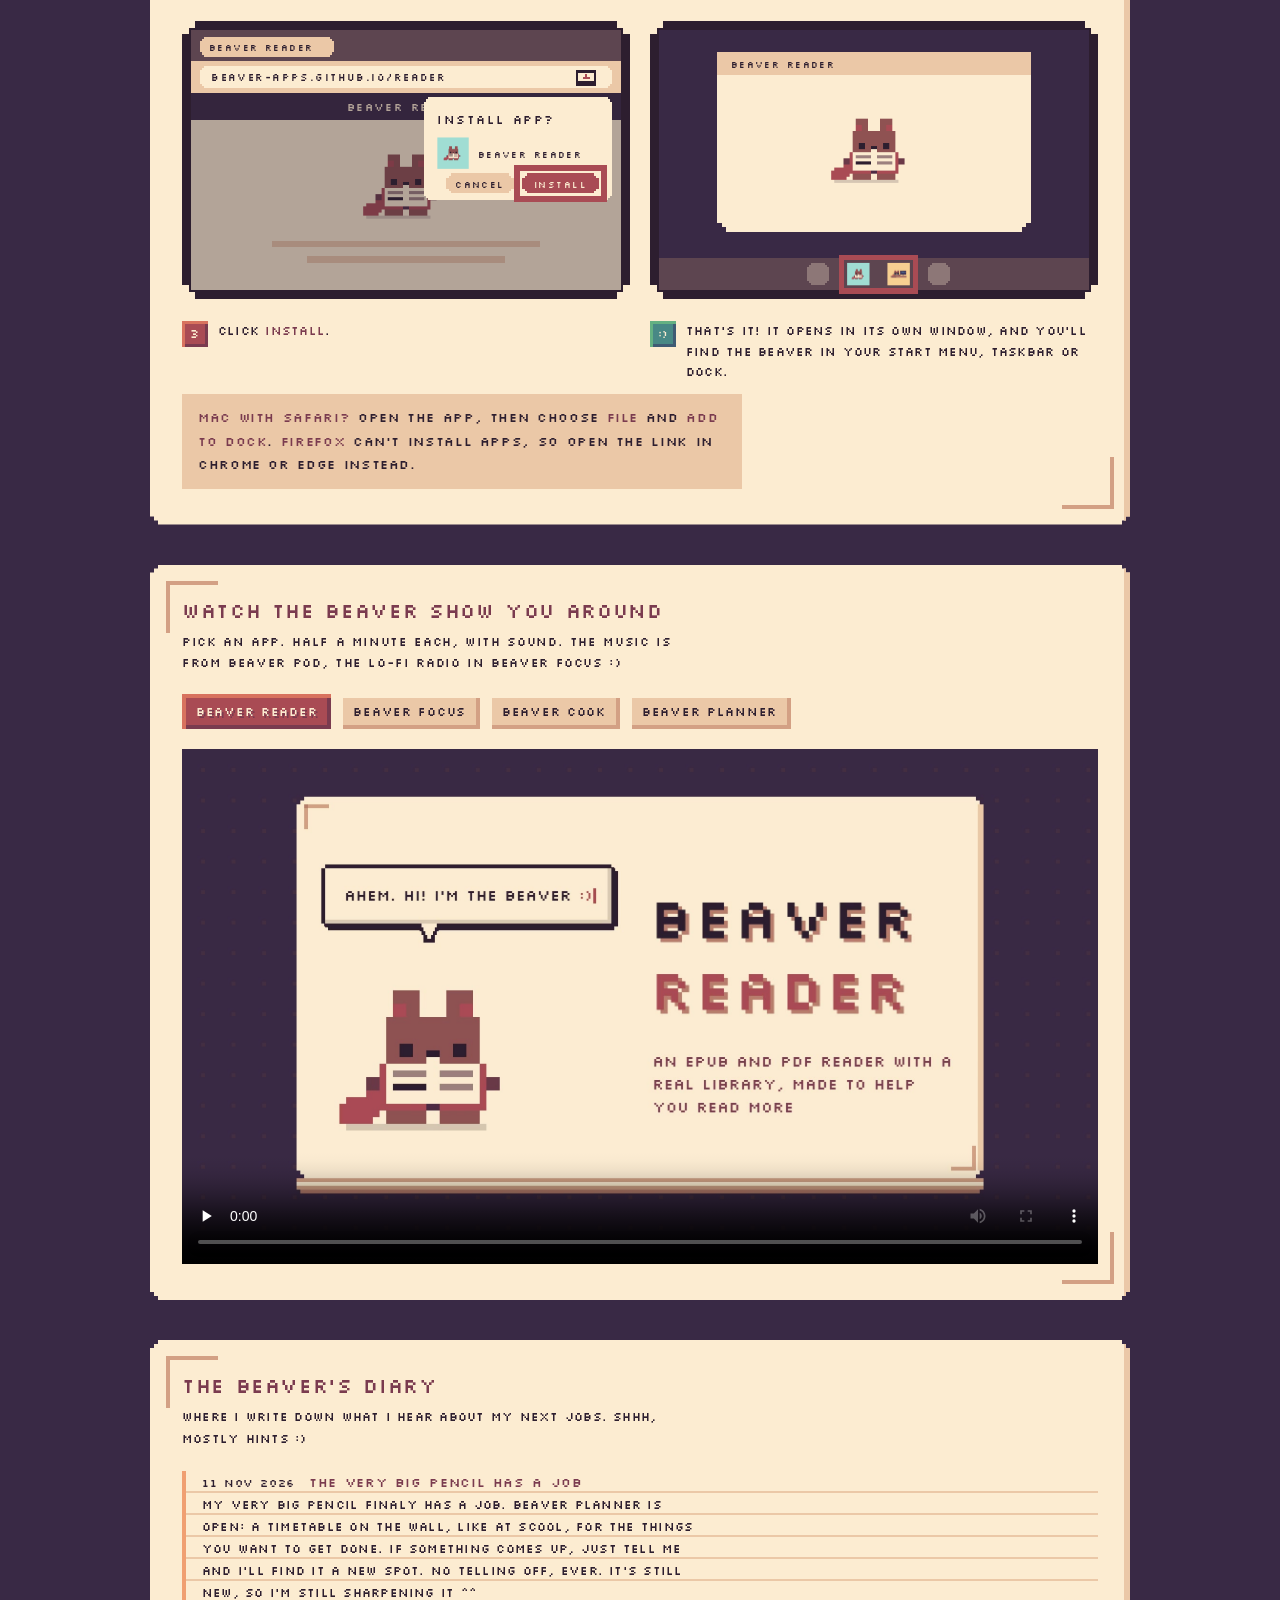
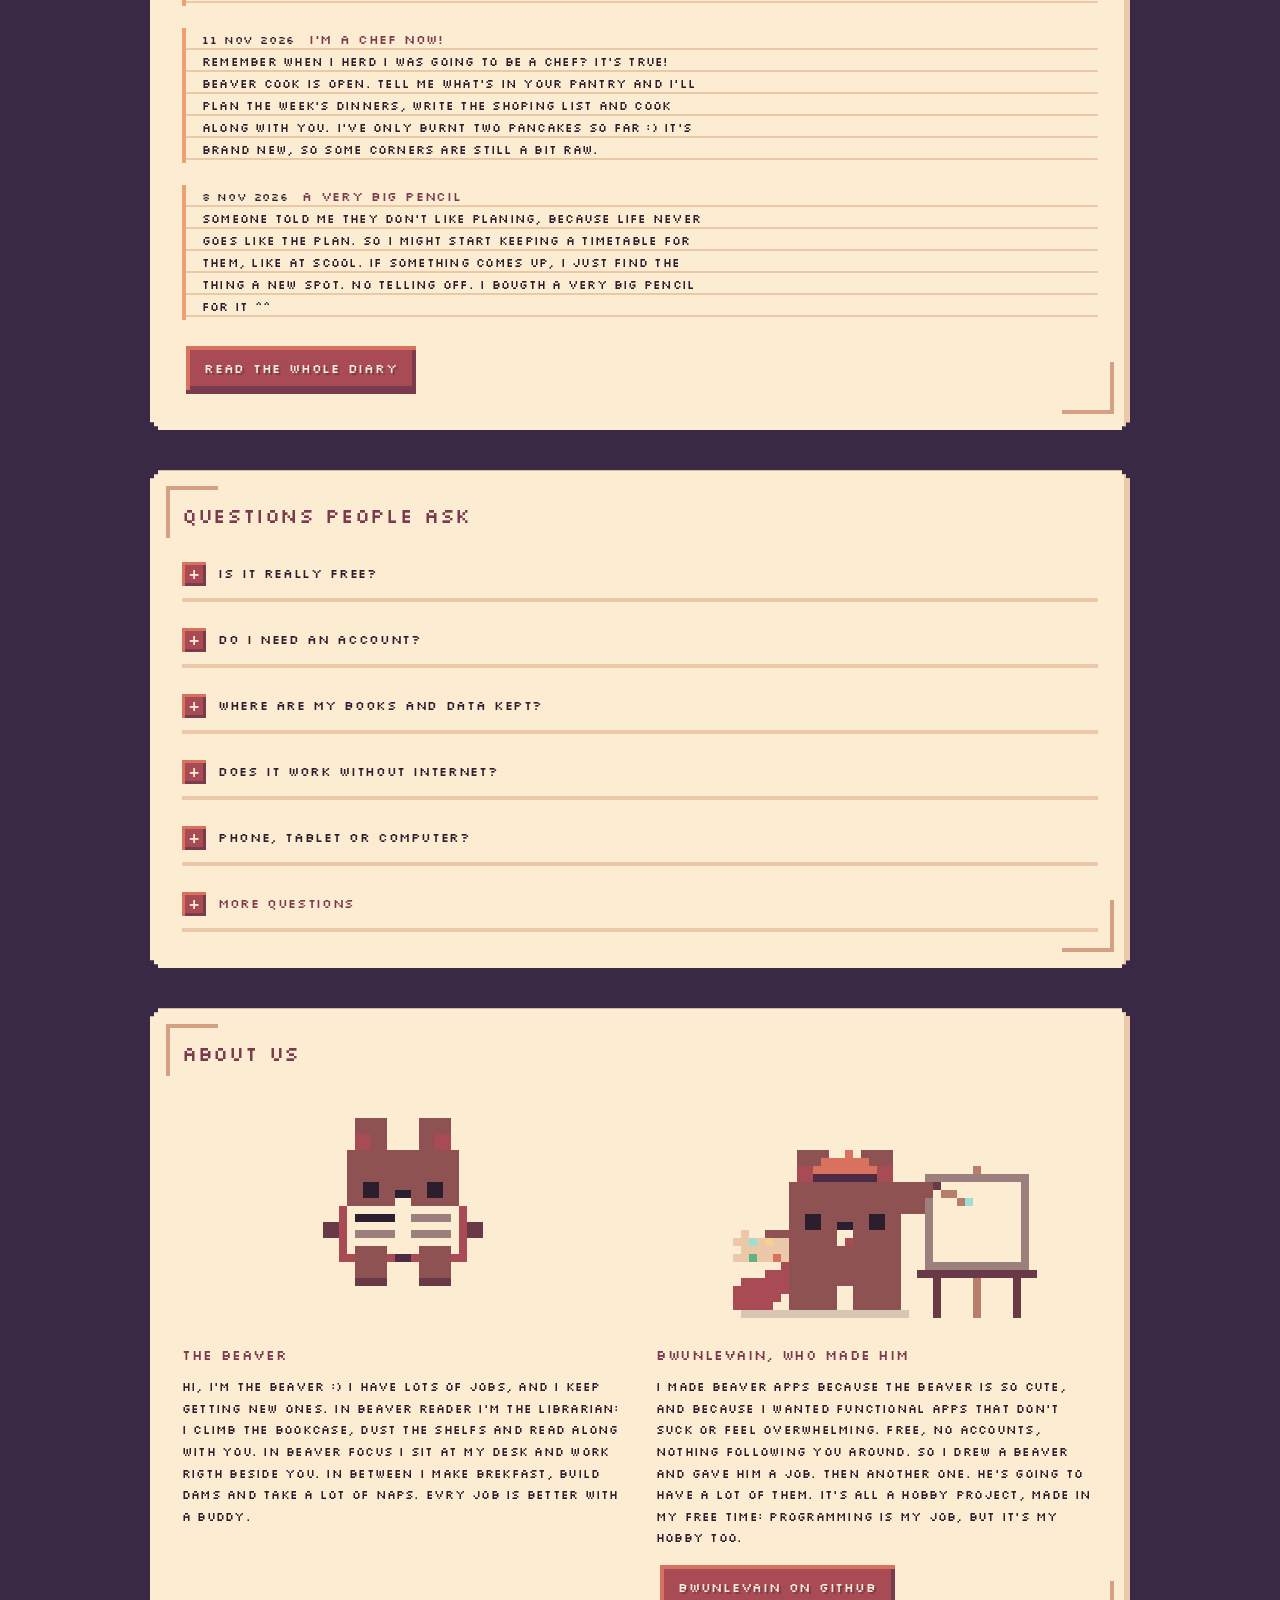
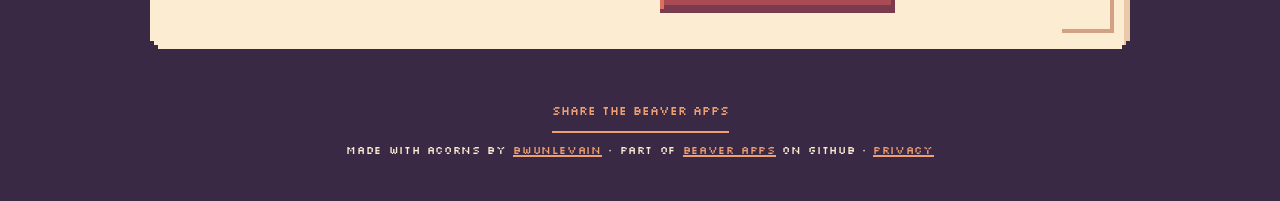
==== commit 0a0cdffc: "Beaver Cook and Beaver Planner join the suite page - Hero buttons, app cards (new, and still growing" ====
--- a/index.html
+++ b/index.html
@@ -4,13 +4,13 @@
   <meta charset="utf-8">
   <meta name="viewport" content="width=device-width, initial-scale=1, viewport-fit=cover">
   <title>Beaver Apps</title>
-  <meta name="description" content="Little pixel apps with a beaver in them: Beaver Reader (EPUB and PDF) and Beaver Focus (pomodoro timer and lo-fi radio). Free, no account, works offline.">
+  <meta name="description" content="Little pixel apps with a beaver in them: Beaver Reader (EPUB and PDF), Beaver Focus (pomodoro timer and lo-fi radio), Beaver Cook (meal planner) and Beaver Planner (week planner). Free, no account, works offline.">
   <meta name="theme-color" content="#392945">
   <!-- the preview card when the link is shared -->
   <meta property="og:type" content="website">
   <meta property="og:url" content="https://beaver-apps.github.io/">
   <meta property="og:title" content="Beaver Apps">
-  <meta property="og:description" content="Little pixel apps with a beaver in them. A cozy book reader and a focus timer. Free, no account, works offline.">
+  <meta property="og:description" content="Little pixel apps with a beaver in them: a book reader, a focus timer, a meal planner and a week planner. Free, no account, works offline.">
   <meta property="og:image" content="https://beaver-apps.github.io/assets/og.png">
   <meta property="og:image:width" content="1200">
   <meta property="og:image:height" content="630">
@@ -42,6 +42,8 @@
         <div class="hero-open">
           <a class="btn" href="https://beaver-apps.github.io/reader/"><span>Open Beaver Reader</span><small>for your books</small></a>
           <a class="btn" href="https://beaver-apps.github.io/focus/"><span>Open Beaver Focus</span><small>for focus time</small></a>
+          <a class="btn" href="https://beaver-apps.github.io/cook/"><span>Open Beaver Cook</span><small>for your meals</small></a>
+          <a class="btn" href="https://beaver-apps.github.io/planner/"><span>Open Beaver Planner</span><small>for your week</small></a>
         </div>
         <p class="share-row">
           <span>They work right away in your browser. Installing is optional: it just puts an icon on your home screen, like any other app.</span>
@@ -75,6 +77,32 @@
         </ul>
         <a class="btn" href="https://beaver-apps.github.io/focus/">Open Beaver Focus</a>
       </article>
+      <article class="card paper">
+        <div class="pic"><img src="assets/beaver-cook.gif" width="352" height="240" alt="The beaver in a chef hat stirring a pot of soup on the stove and flipping an egg in a pan"></div>
+        <img class="ui-shot" src="assets/ui-cook.png" width="390" height="360" loading="lazy" alt="Beaver Cook on a phone: Monday's planned breakfast, lunch and dinner, each with a little pixel dish, and Tuesday's meals below">
+        <h2>Beaver Cook</h2>
+        <p class="new-note">New, and still growing :)</p>
+        <p>Beaver Cook tells you what to cook for the meal at hand, from what's already in your cupboards. Plan my week fills the whole week in one go, and the beaver cooks along with you, one step at a time.</p>
+        <ul>
+          <li>Plan my week in one tap</li>
+          <li>A shopping list that writes itself</li>
+          <li>Cooking mode with a timer for each step</li>
+        </ul>
+        <a class="btn" href="https://beaver-apps.github.io/cook/">Open Beaver Cook</a>
+      </article>
+      <article class="card paper">
+        <div class="pic"><img src="assets/beaver-plan.gif" width="352" height="240" alt="The beaver at his desk writing in a notepad with a pencil"></div>
+        <img class="ui-shot" src="assets/ui-planner.png" width="390" height="400" loading="lazy" alt="Beaver Planner on a phone: the week as a pixel wall timetable in a wooden frame, coloured blocks for each day, the beaver perched on top">
+        <h2>Beaver Planner</h2>
+        <p class="new-note">New, and still growing :)</p>
+        <p>A week planner where the beaver keeps your timetable. Tell him your fixed things and your chores, and he fits the chores around them and moves them when life gets in the way, always asking first.</p>
+        <ul>
+          <li>A wall timetable, like at school</li>
+          <li>Chores that find their own free slot</li>
+          <li>Alarms, and a chat at his desk</li>
+        </ul>
+        <a class="btn" href="https://beaver-apps.github.io/planner/">Open Beaver Planner</a>
+      </article>
     </section>
 
     <section class="install paper" id="install" aria-labelledby="install-title">
@@ -93,7 +121,7 @@
 
       <div class="how" id="how-ios" role="tabpanel" aria-labelledby="tab-ios">
         <ol class="steps">
-          <li><div class="shot" data-shot="ios-open"></div><p class="say"><span>Open the app in <b>Safari</b>.<span class="open"><a class="btn" href="https://beaver-apps.github.io/reader/">Beaver Reader</a><a class="btn" href="https://beaver-apps.github.io/focus/">Beaver Focus</a></span></span></p></li>
+          <li><div class="shot" data-shot="ios-open"></div><p class="say"><span>Open the app in <b>Safari</b>.<span class="open"><a class="btn" href="https://beaver-apps.github.io/reader/">Beaver Reader</a><a class="btn" href="https://beaver-apps.github.io/focus/">Beaver Focus</a><a class="btn" href="https://beaver-apps.github.io/cook/">Beaver Cook</a><a class="btn" href="https://beaver-apps.github.io/planner/">Beaver Planner</a></span></span></p></li>
           <li><div class="shot" data-shot="ios-more"></div><p class="say"><span>Tap <b>&middot;&middot;&middot;</b> at the bottom right.<small>Don't see it? Tap the <b>Share</b> button (a square with an arrow) and skip to step 4. On an iPad it's at the top.</small></span></p></li>
           <li><div class="shot" data-shot="ios-share"></div><p class="say"><span>Tap <b>Share</b>.</span></p></li>
           <li><div class="shot" data-shot="ios-add"></div><p class="say"><span>Scroll down a bit and tap <b>Add to Home Screen</b>.</span></p></li>
@@ -104,7 +132,7 @@
 
       <div class="how" id="how-android" role="tabpanel" aria-labelledby="tab-android" hidden>
         <ol class="steps">
-          <li><div class="shot" data-shot="android-open"></div><p class="say"><span>Open the app in <b>Chrome</b>.<span class="open"><a class="btn" href="https://beaver-apps.github.io/reader/">Beaver Reader</a><a class="btn" href="https://beaver-apps.github.io/focus/">Beaver Focus</a></span></span></p></li>
+          <li><div class="shot" data-shot="android-open"></div><p class="say"><span>Open the app in <b>Chrome</b>.<span class="open"><a class="btn" href="https://beaver-apps.github.io/reader/">Beaver Reader</a><a class="btn" href="https://beaver-apps.github.io/focus/">Beaver Focus</a><a class="btn" href="https://beaver-apps.github.io/cook/">Beaver Cook</a><a class="btn" href="https://beaver-apps.github.io/planner/">Beaver Planner</a></span></span></p></li>
           <li><div class="shot" data-shot="android-menu"></div><p class="say"><span>Tap <b>&#8942;</b> at the top right.</span></p></li>
           <li><div class="shot" data-shot="android-add"></div><p class="say"><span>Tap <b>Add to home screen</b>.<small>On some phones it says <b>Install app</b>.</small></span></p></li>
           <li><div class="shot" data-shot="android-install"></div><p class="say"><span>Tap <b>Install</b>.</span></p></li>
@@ -115,7 +143,7 @@
 
       <div class="how" id="how-computer" role="tabpanel" aria-labelledby="tab-computer" hidden>
         <ol class="steps">
-          <li><div class="shot" data-shot="pc-open"></div><p class="say"><span>Open the app in <b>Chrome</b> or <b>Edge</b>.<span class="open"><a class="btn" href="https://beaver-apps.github.io/reader/">Beaver Reader</a><a class="btn" href="https://beaver-apps.github.io/focus/">Beaver Focus</a></span></span></p></li>
+          <li><div class="shot" data-shot="pc-open"></div><p class="say"><span>Open the app in <b>Chrome</b> or <b>Edge</b>.<span class="open"><a class="btn" href="https://beaver-apps.github.io/reader/">Beaver Reader</a><a class="btn" href="https://beaver-apps.github.io/focus/">Beaver Focus</a><a class="btn" href="https://beaver-apps.github.io/cook/">Beaver Cook</a><a class="btn" href="https://beaver-apps.github.io/planner/">Beaver Planner</a></span></span></p></li>
           <li><div class="shot" data-shot="pc-icon"></div><p class="say"><span>Click the <b>install button</b> at the right end of the address bar: a little screen with an arrow.</span></p></li>
           <li><div class="shot" data-shot="pc-install"></div><p class="say"><span>Click <b>Install</b>.</span></p></li>
           <li class="done"><div class="shot" data-shot="pc-done"></div><p class="say"><span>That's it! It opens in its own window, and you'll find the beaver in your Start menu, taskbar or Dock.</span></p></li>
@@ -132,6 +160,8 @@
       <div class="tabs" role="tablist" aria-label="Which app">
         <button class="tab" role="tab" id="tab-film-reader" aria-controls="film-reader" aria-selected="true" type="button">Beaver Reader</button>
         <button class="tab" role="tab" id="tab-film-focus" aria-controls="film-focus" aria-selected="false" type="button" tabindex="-1">Beaver Focus</button>
+        <button class="tab" role="tab" id="tab-film-cook" aria-controls="film-cook" aria-selected="false" type="button" tabindex="-1">Beaver Cook</button>
+        <button class="tab" role="tab" id="tab-film-planner" aria-controls="film-planner" aria-selected="false" type="button" tabindex="-1">Beaver Planner</button>
       </div>
       <div>
         <figure class="film" id="film-reader" role="tabpanel" aria-labelledby="tab-film-reader">
@@ -148,6 +178,20 @@
             <source src="assets/promo/beaver-focus-16x9.mp4" type="video/mp4">
           </video>
         </figure>
+        <figure class="film" id="film-cook" role="tabpanel" aria-labelledby="tab-film-cook" hidden>
+          <video controls preload="none" playsinline width="1920" height="1080" poster="assets/promo/beaver-cook-16x9.jpg"
+            data-tall-poster="assets/promo/beaver-cook-9x16.jpg" aria-label="Beaver Cook promo video">
+            <source src="assets/promo/beaver-cook-9x16.mp4" type="video/mp4" media="(max-width:620px)">
+            <source src="assets/promo/beaver-cook-16x9.mp4" type="video/mp4">
+          </video>
+        </figure>
+        <figure class="film" id="film-planner" role="tabpanel" aria-labelledby="tab-film-planner" hidden>
+          <video controls preload="none" playsinline width="1920" height="1080" poster="assets/promo/beaver-planner-16x9.jpg"
+            data-tall-poster="assets/promo/beaver-planner-9x16.jpg" aria-label="Beaver Planner promo video">
+            <source src="assets/promo/beaver-planner-9x16.mp4" type="video/mp4" media="(max-width:620px)">
+            <source src="assets/promo/beaver-planner-16x9.mp4" type="video/mp4">
+          </video>
+        </figure>
       </div>
     </section>
 
@@ -192,7 +236,7 @@
       </details>
         <details>
         <summary>Which languages?</summary>
-        <p>Both speak English, Svenska, Dansk, Norsk, Suomi, Deutsch, Español, Français, 中文 and 日本語. They start in your device's language, and you can switch in Settings.</p>
+        <p>They all speak English, Svenska, Dansk, Norsk, Suomi, Deutsch, Español, Français, 中文 and 日本語. They start in your device's language, and you can switch in Settings.</p>
       </details>
         <details>
         <summary>Are they in the App Store or Google Play?</summary>
@@ -200,7 +244,7 @@
       </details>
         <details>
         <summary>I found a bug, or I have an idea</summary>
-        <p>Tell the beaver :) Open an issue on the app's GitHub page: <a href="https://github.com/beaver-apps/reader/issues">Beaver Reader</a> or <a href="https://github.com/beaver-apps/focus/issues">Beaver Focus</a>. You'll need a free GitHub account.</p>
+        <p>Tell the beaver :) Open an issue on the app's GitHub page: <a href="https://github.com/beaver-apps/reader/issues">Beaver Reader</a>, <a href="https://github.com/beaver-apps/focus/issues">Beaver Focus</a>, <a href="https://github.com/beaver-apps/cook/issues">Beaver Cook</a> or <a href="https://github.com/beaver-apps/planner/issues">Beaver Planner</a>. You'll need a free GitHub account.</p>
       </details>
         <details>
         <summary>Can I share or change them?</summary>
@@ -339,14 +383,14 @@
       'ios-confirm': () => phone(rect(6, 12, 88, 156, C.lo) + text(12, 26, 'Cancel', 4.5, C.ink) + text(88, 26, 'Add', 5, C.red, 'end') + hit(77, 20, 13, 9)
         + box(10, 36, 80, 30, C.paper, 1) + icon('reader', 14, 41, 20) + text(40, 53, 'Beaver Reader', 4.5) + rect(40, 56, 44, 1, C.lo)
         + box(10, 72, 80, 16, C.paper, 1) + text(14, 82, 'Open as Web App', 4.2) + box(73, 76, 13, 7, C.green, 1) + rect(80, 77, 5, 5, C.paper), 'The Add to Home Screen screen, with Open as Web App on and Add highlighted'),
-      'phone-home': () => phone(homeScreen(C.plum, rect(6, 150, 88, 18, 'rgba(252,236,209,.15)')), 'A home screen with the Beaver Reader and Beaver Focus icons'),
+      'phone-home': () => phone(homeScreen(C.plum, rect(6, 150, 88, 18, 'rgba(252,236,209,.15)')), 'A home screen with the Beaver Apps icons'),
       'android-open': () => phone(rect(6, 12, 88, 16, C.lo) + box(9, 15, 70, 10, C.paper, 1) + urlText(13, 21.5) + dots3(85, 15.5, C.ink, true) + page(28), 'Beaver Reader open in Chrome on an Android phone'),
       'android-menu': () => phone(rect(6, 12, 88, 16, C.lo) + box(9, 15, 70, 10, C.paper, 1) + urlText(13, 21.5) + dots3(85, 15.5, C.ink, true) + hit(82, 14, 8, 11) + page(28), 'The three-dot menu at the top right of Chrome, highlighted'),
       'android-add': () => phone(rect(6, 12, 88, 16, C.lo) + box(9, 15, 70, 10, C.paper, 1) + urlText(13, 21.5) + page(28) + dim + box(34, 16, 58, 66, C.paper, 1)
         + ['New tab', 'History', 'Bookmarks', 'Add to home', 'Settings'].map((r, i) => text(39, 27 + i * 12, r, 4.4)).join('') + hit(36, 54, 54, 11), 'The Chrome menu with Add to home screen highlighted'),
       'android-install': () => phone(page(12) + dim + box(12, 64, 76, 52, C.paper, 1) + text(18, 76, 'Install app', 5.2) + icon('reader', 18, 82, 16) + text(38, 92, 'Beaver Reader', 4.2)
         + text(52, 110, 'Cancel', 4, C.ink, 'end') + text(83, 110, 'Install', 4, C.red, 'end') + hit(58, 104, 27, 8), 'The Install app box with Install highlighted'),
-      'android-home': () => phone(homeScreen(C.teal, rect(6, 150, 88, 18, 'rgba(45,30,47,.25)')), 'A home screen with the Beaver Reader and Beaver Focus icons'),
+      'android-home': () => phone(homeScreen(C.teal, rect(6, 150, 88, 18, 'rgba(45,30,47,.25)')), 'A home screen with the Beaver Apps icons'),
       'pc-open': () => win(pcPage, 'Beaver Reader open in Chrome on a computer', false),
       'pc-icon': () => win(pcPage, 'The install button at the right end of the address bar, highlighted', true),
       'pc-install': () => win(pcPage + rect(4, 32, 192, 88, 'rgba(45,30,47,.35)') + box(108, 34, 84, 46, C.paper, 1) + text(114, 46, 'Install app?', 5.2) + icon('reader', 114, 52, 14)
--- a/assets/site.css
+++ b/assets/site.css
@@ -217,3 +217,11 @@
 }
 
 .diary-fallback a { color:var(--accent); }
+
+/* four apps: the hero's buttons sit two by two on computers */
+.hero-open { display:grid; grid-template-columns:repeat(2, minmax(0, max-content)); }
+@media (max-width:620px) { .hero-open { grid-template-columns:1fr; } }
+/* a new app says so in a sentence, not a badge */
+.new-note { margin:-6px 0 10px; font-size:11px; color:var(--accent); }
+/* four apps: two by two on wider screens, one under the other on phones */
+@media (min-width:700px) { .apps { grid-template-columns:repeat(2, minmax(0, 1fr)); } }
